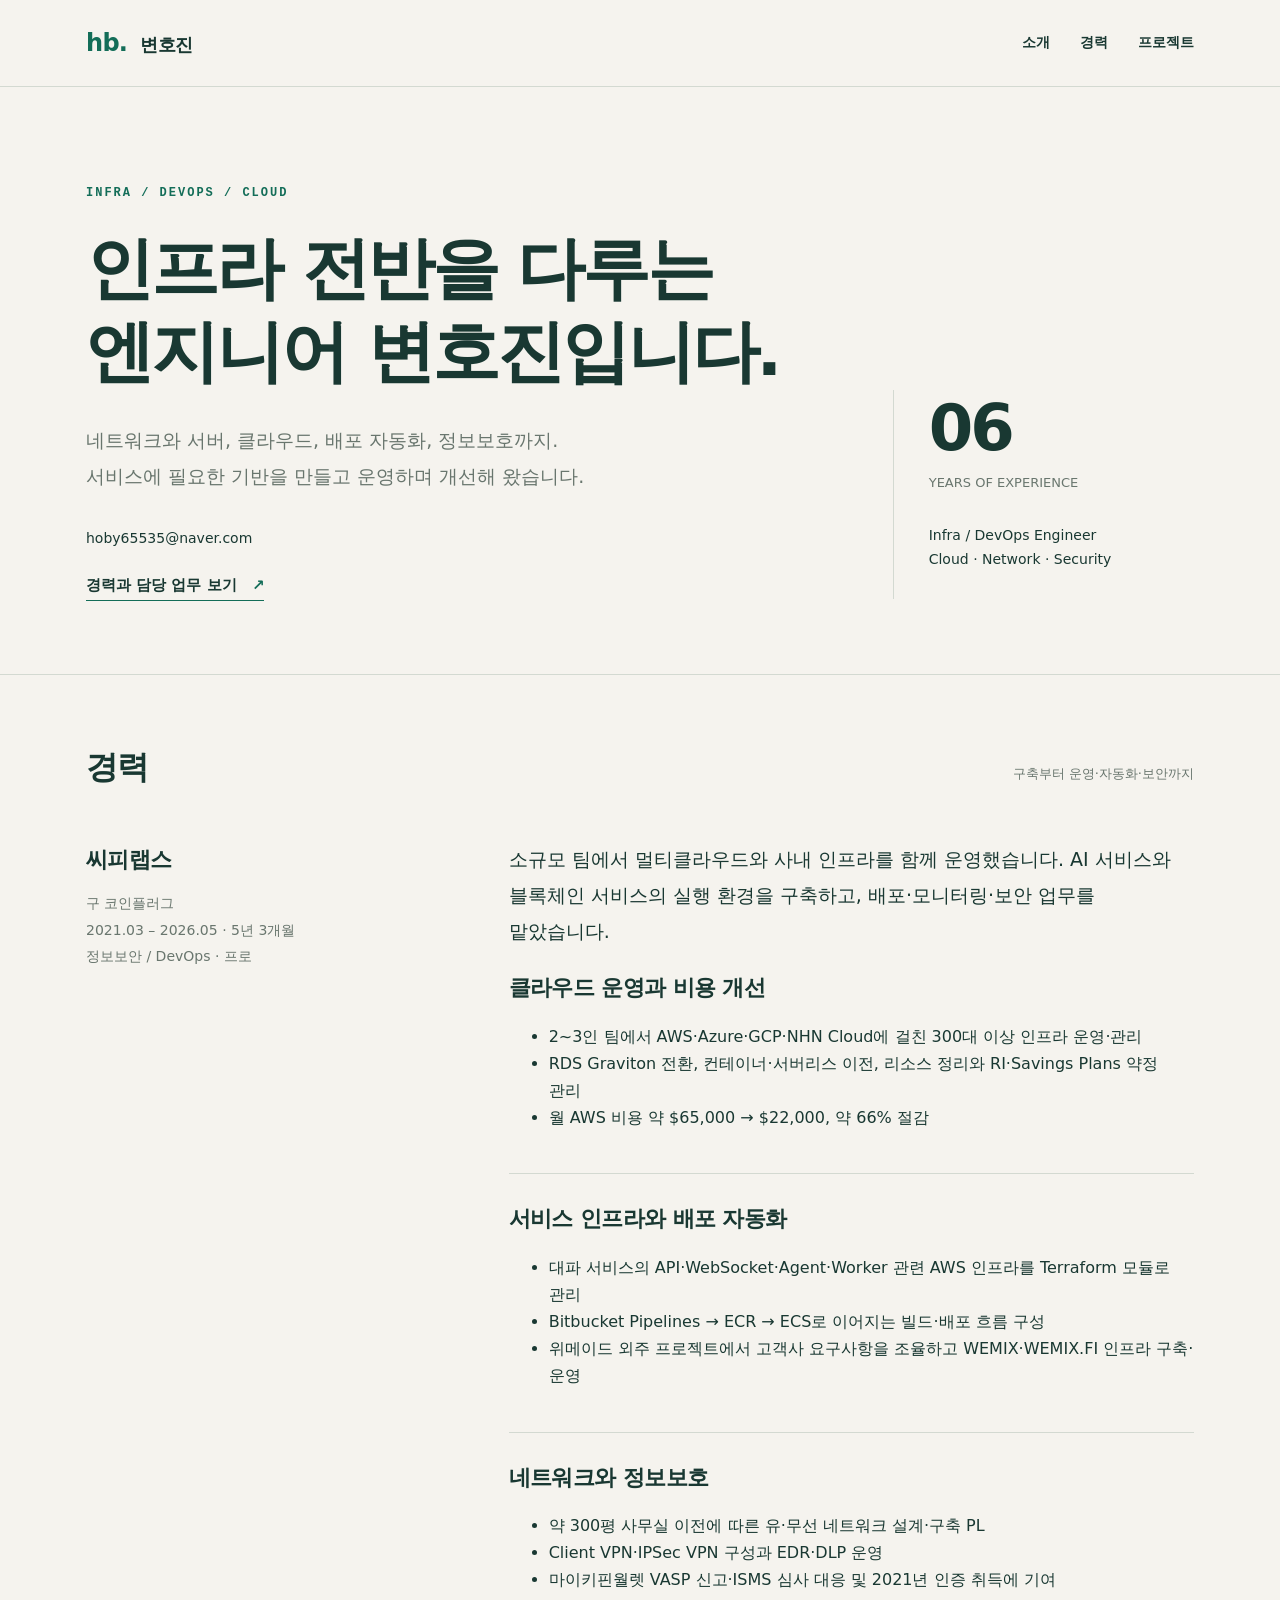
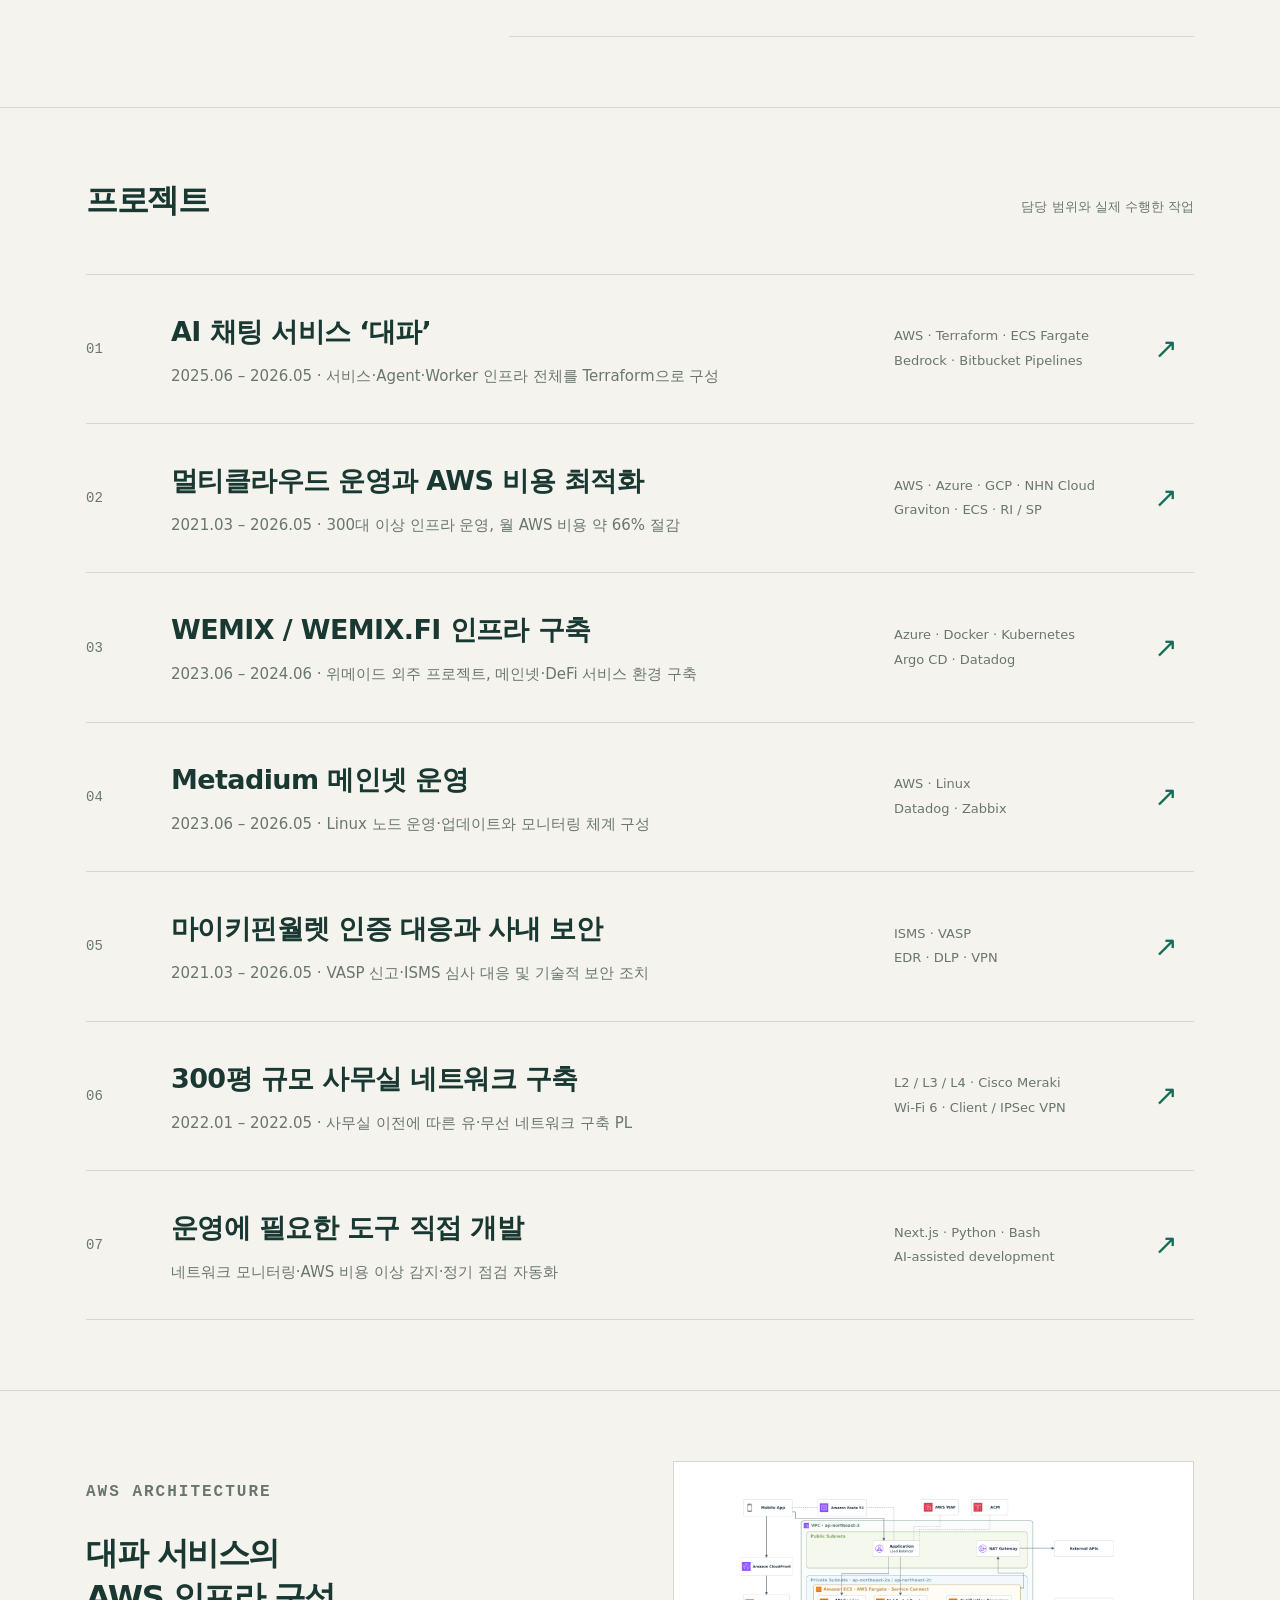
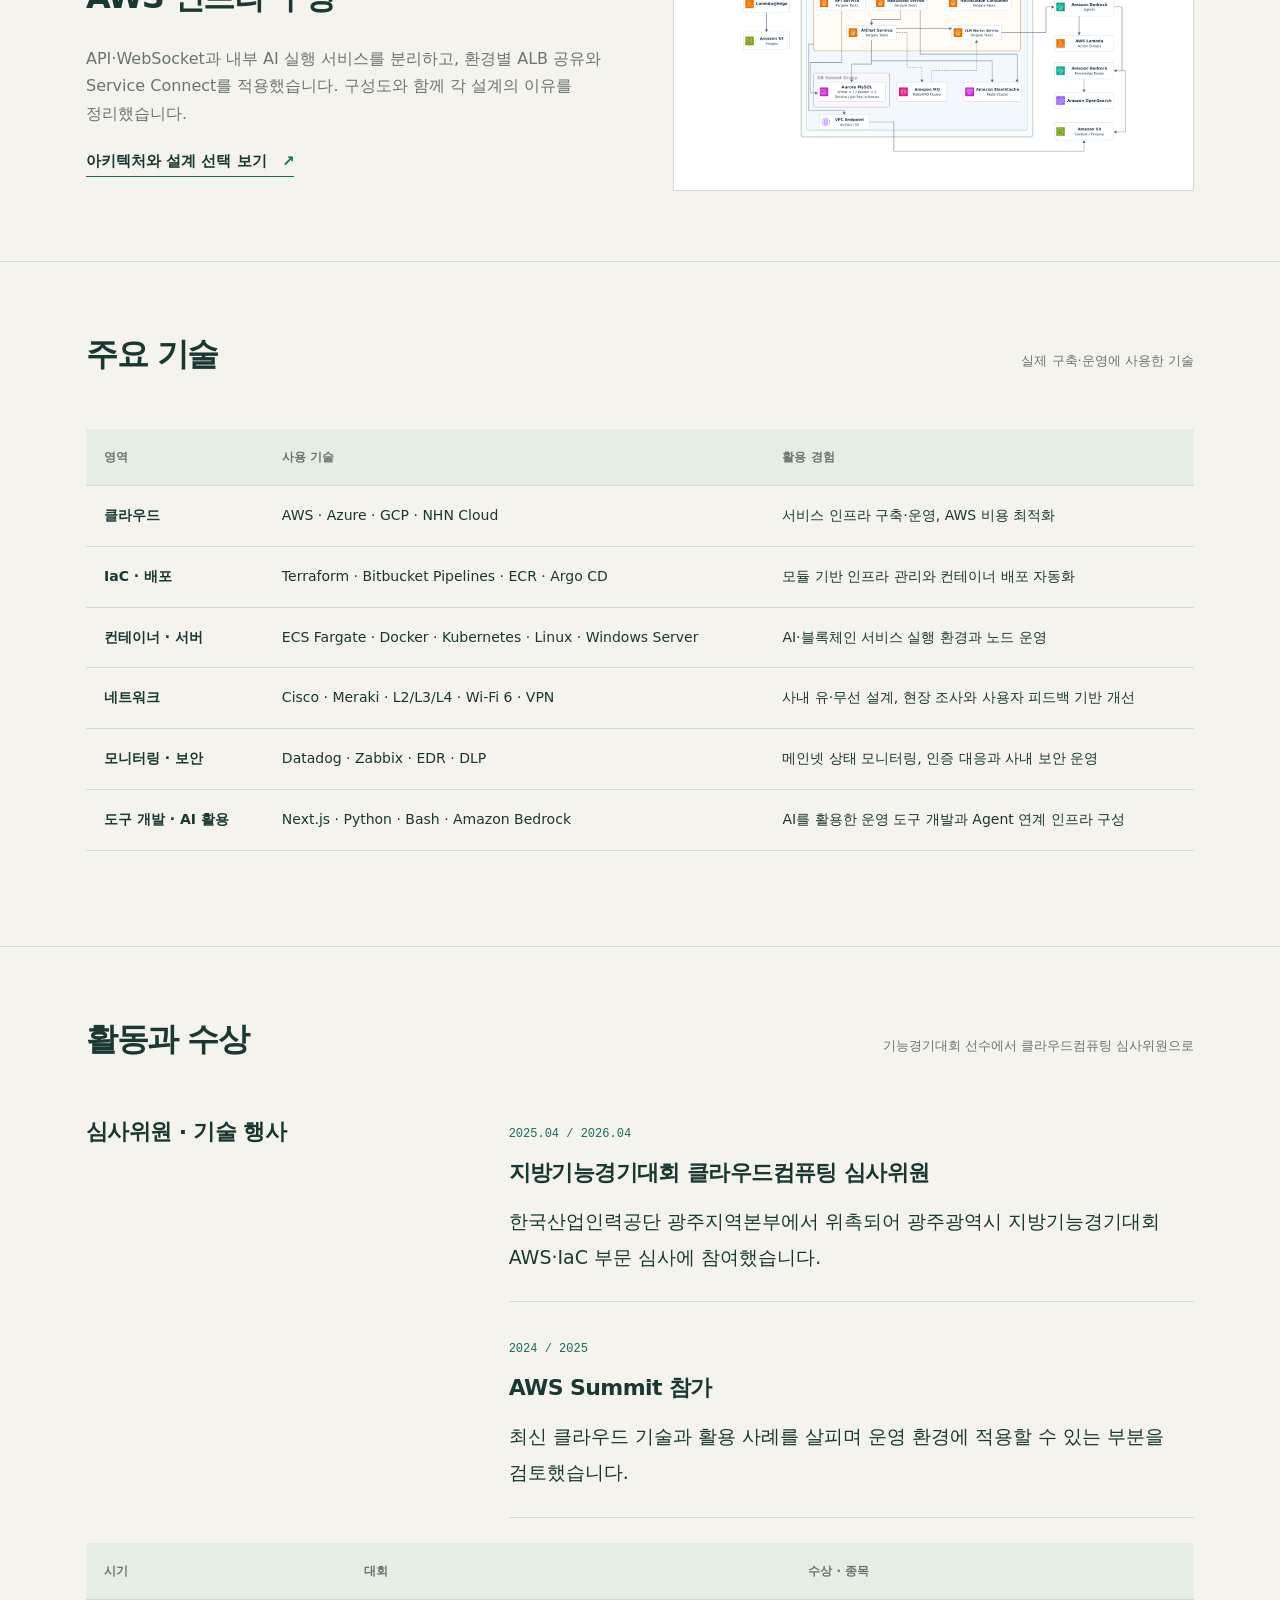
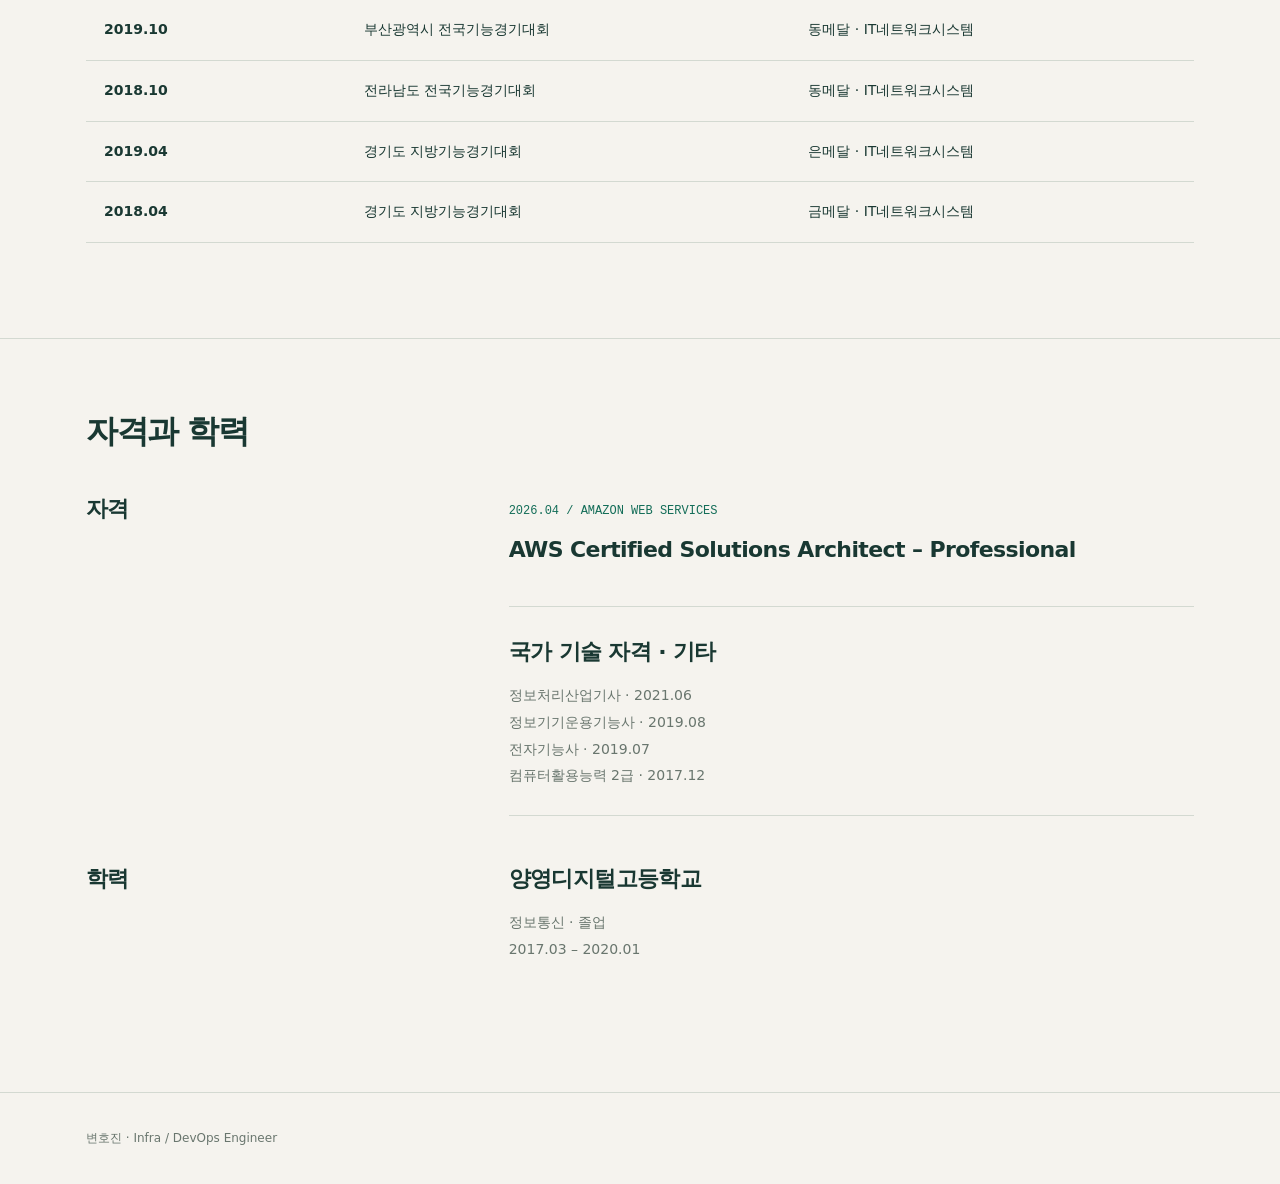
==== index.html @ f1344846 "Remove achievement and certification summary from hero" ====
<!doctype html><html lang="ko"><head><meta charset="utf-8"><meta name="viewport" content="width=device-width,initial-scale=1"><title>변호진 · Infra / DevOps Engineer</title><meta name="description" content="변호진의 AWS 인프라 설계, 비용 최적화, 운영 자동화 포트폴리오."><meta name="theme-color" content="#193832"><link rel="stylesheet" href="assets/style.css"><script src="assets/app.js" defer></script></head><body><a class="skip" href="#main">본문으로 바로가기</a><header class="top"><div class="wrap top-inner"><a class="brand" href="index.html"><span>hb.</span>변호진</a><nav aria-label="주요 메뉴"><a href="index.html#about">소개</a><a href="index.html#experience">경력</a><a href="index.html#work">프로젝트</a></nav></div></header>
<main id="main">
<section class="hero" id="about"><div class="wrap"><p class="eyebrow">INFRA / DEVOPS / CLOUD</p><div class="hero-grid"><div><h1>인프라 전반을 다루는<br>엔지니어 변호진입니다.</h1><p class="lead">네트워크와 서버, 클라우드, 배포 자동화, 정보보호까지.<br>서비스에 필요한 기반을 만들고 운영하며 개선해 왔습니다.</p><p><a class="contact-email" href="mailto:hoby65535@naver.com" aria-label="변호진에게 이메일 보내기">hoby65535@naver.com</a></p><a class="text-link" href="#experience">경력과 담당 업무 보기</a></div><aside class="hero-aside"><div><strong>06</strong><small>YEARS OF EXPERIENCE</small></div><p>Infra / DevOps Engineer<br>Cloud · Network · Security</p></aside></div></div></section>
<section class="section" id="experience"><div class="wrap"><div class="section-head"><h2>경력</h2><p>구축부터 운영·자동화·보안까지</p></div><div class="about"><div><h3>씨피랩스</h3><p class="credentials">구 코인플러그<br>2021.03 – 2026.05 · 5년 3개월<br>정보보안 / DevOps · 프로</p></div><div><p>소규모 팀에서 멀티클라우드와 사내 인프라를 함께 운영했습니다. AI 서비스와 블록체인 서비스의 실행 환경을 구축하고, 배포·모니터링·보안 업무를 맡았습니다.</p><div class="decision"><h3>클라우드 운영과 비용 개선</h3><ul><li>2~3인 팀에서 AWS·Azure·GCP·NHN Cloud에 걸친 300대 이상 인프라 운영·관리</li><li>RDS Graviton 전환, 컨테이너·서버리스 이전, 리소스 정리와 RI·Savings Plans 약정 관리</li><li>월 AWS 비용 약 $65,000 → $22,000, 약 66% 절감</li></ul></div><div class="decision"><h3>서비스 인프라와 배포 자동화</h3><ul><li>대파 서비스의 API·WebSocket·Agent·Worker 관련 AWS 인프라를 Terraform 모듈로 관리</li><li>Bitbucket Pipelines → ECR → ECS로 이어지는 빌드·배포 흐름 구성</li><li>위메이드 외주 프로젝트에서 고객사 요구사항을 조율하고 WEMIX·WEMIX.FI 인프라 구축·운영</li></ul></div><div class="decision"><h3>네트워크와 정보보호</h3><ul><li>약 300평 사무실 이전에 따른 유·무선 네트워크 설계·구축 PL</li><li>Client VPN·IPSec VPN 구성과 EDR·DLP 운영</li><li>마이키핀월렛 VASP 신고·ISMS 심사 대응 및 2021년 인증 취득에 기여</li></ul></div></div></div></div></section>
<section class="section" id="work"><div class="wrap"><div class="section-head"><h2>프로젝트</h2><p>담당 범위와 실제 수행한 작업</p></div><a class="project" href="daepa.html"><span class="project-num">01</span><div><h3>AI 채팅 서비스 ‘대파’</h3><p>2025.06 – 2026.05 · 서비스·Agent·Worker 인프라 전체를 Terraform으로 구성</p></div><span class="project-tech">AWS · Terraform · ECS Fargate<br>Bedrock · Bitbucket Pipelines</span><span class="project-arrow" aria-hidden="true">↗</span></a><a class="project" href="cost.html"><span class="project-num">02</span><div><h3>멀티클라우드 운영과 AWS 비용 최적화</h3><p>2021.03 – 2026.05 · 300대 이상 인프라 운영, 월 AWS 비용 약 66% 절감</p></div><span class="project-tech">AWS · Azure · GCP · NHN Cloud<br>Graviton · ECS · RI / SP</span><span class="project-arrow" aria-hidden="true">↗</span></a><a class="project" href="wemix.html"><span class="project-num">03</span><div><h3>WEMIX / WEMIX.FI 인프라 구축</h3><p>2023.06 – 2024.06 · 위메이드 외주 프로젝트, 메인넷·DeFi 서비스 환경 구축</p></div><span class="project-tech">Azure · Docker · Kubernetes<br>Argo CD · Datadog</span><span class="project-arrow" aria-hidden="true">↗</span></a><a class="project" href="metadium.html"><span class="project-num">04</span><div><h3>Metadium 메인넷 운영</h3><p>2023.06 – 2026.05 · Linux 노드 운영·업데이트와 모니터링 체계 구성</p></div><span class="project-tech">AWS · Linux<br>Datadog · Zabbix</span><span class="project-arrow" aria-hidden="true">↗</span></a><a class="project" href="security.html"><span class="project-num">05</span><div><h3>마이키핀월렛 인증 대응과 사내 보안</h3><p>2021.03 – 2026.05 · VASP 신고·ISMS 심사 대응 및 기술적 보안 조치</p></div><span class="project-tech">ISMS · VASP<br>EDR · DLP · VPN</span><span class="project-arrow" aria-hidden="true">↗</span></a><a class="project" href="network.html"><span class="project-num">06</span><div><h3>300평 규모 사무실 네트워크 구축</h3><p>2022.01 – 2022.05 · 사무실 이전에 따른 유·무선 네트워크 구축 PL</p></div><span class="project-tech">L2 / L3 / L4 · Cisco Meraki<br>Wi-Fi 6 · Client / IPSec VPN</span><span class="project-arrow" aria-hidden="true">↗</span></a><a class="project" href="tools.html"><span class="project-num">07</span><div><h3>운영에 필요한 도구 직접 개발</h3><p>네트워크 모니터링·AWS 비용 이상 감지·정기 점검 자동화</p></div><span class="project-tech">Next.js · Python · Bash<br>AI-assisted development</span><span class="project-arrow" aria-hidden="true">↗</span></a></div></section>
<section class="section"><div class="wrap feature"><div><p class="eyebrow">AWS ARCHITECTURE</p><h2>대파 서비스의<br>AWS 인프라 구성</h2><p>API·WebSocket과 내부 AI 실행 서비스를 분리하고, 환경별 ALB 공유와 Service Connect를 적용했습니다. 구성도와 함께 각 설계의 이유를 정리했습니다.</p><a class="text-link" href="daepa.html#architecture">아키텍처와 설계 선택 보기</a></div><a class="image-preview" href="daepa.html#architecture" aria-label="대파 AWS 아키텍처 상세 보기"><img src="assets/daepa-architecture.png" alt="대파 AWS 서비스 아키텍처 미리보기" loading="lazy" width="3600" height="2610"></a></div></section>
<section class="section" id="skills"><div class="wrap"><div class="section-head"><h2>주요 기술</h2><p>실제 구축·운영에 사용한 기술</p></div><div class="wide-table"><table><thead><tr><th scope="col">영역</th><th scope="col">사용 기술</th><th scope="col">활용 경험</th></tr></thead><tbody>
<tr><td>클라우드</td><td>AWS · Azure · GCP · NHN Cloud</td><td>서비스 인프라 구축·운영, AWS 비용 최적화</td></tr>
<tr><td>IaC · 배포</td><td>Terraform · Bitbucket Pipelines · ECR · Argo CD</td><td>모듈 기반 인프라 관리와 컨테이너 배포 자동화</td></tr>
<tr><td>컨테이너 · 서버</td><td>ECS Fargate · Docker · Kubernetes · Linux · Windows Server</td><td>AI·블록체인 서비스 실행 환경과 노드 운영</td></tr>
<tr><td>네트워크</td><td>Cisco · Meraki · L2/L3/L4 · Wi-Fi 6 · VPN</td><td>사내 유·무선 설계, 현장 조사와 사용자 피드백 기반 개선</td></tr>
<tr><td>모니터링 · 보안</td><td>Datadog · Zabbix · EDR · DLP</td><td>메인넷 상태 모니터링, 인증 대응과 사내 보안 운영</td></tr>
<tr><td>도구 개발 · AI 활용</td><td>Next.js · Python · Bash · Amazon Bedrock</td><td>AI를 활용한 운영 도구 개발과 Agent 연계 인프라 구성</td></tr>
</tbody></table></div></div></section>
<section class="section" id="activities"><div class="wrap"><div class="section-head"><h2>활동과 수상</h2><p>기능경기대회 선수에서 클라우드컴퓨팅 심사위원으로</p></div><div class="about"><div><h3>심사위원 · 기술 행사</h3></div><div><div class="decision"><p class="number">2025.04 / 2026.04</p><h3>지방기능경기대회 클라우드컴퓨팅 심사위원</h3><p>한국산업인력공단 광주지역본부에서 위촉되어 광주광역시 지방기능경기대회 AWS·IaC 부문 심사에 참여했습니다.</p></div><div class="decision"><p class="number">2024 / 2025</p><h3>AWS Summit 참가</h3><p>최신 클라우드 기술과 활용 사례를 살피며 운영 환경에 적용할 수 있는 부분을 검토했습니다.</p></div></div></div><div class="wide-table"><table><thead><tr><th scope="col">시기</th><th scope="col">대회</th><th scope="col">수상 · 종목</th></tr></thead><tbody><tr><td>2019.10</td><td>부산광역시 전국기능경기대회</td><td>동메달 · IT네트워크시스템</td></tr><tr><td>2018.10</td><td>전라남도 전국기능경기대회</td><td>동메달 · IT네트워크시스템</td></tr><tr><td>2019.04</td><td>경기도 지방기능경기대회</td><td>은메달 · IT네트워크시스템</td></tr><tr><td>2018.04</td><td>경기도 지방기능경기대회</td><td>금메달 · IT네트워크시스템</td></tr></tbody></table></div></div></section>
<section class="section" id="credentials"><div class="wrap"><div class="section-head"><h2>자격과 학력</h2></div><div class="about"><div><h3>자격</h3></div><div><div class="decision"><p class="number">2026.04 / AMAZON WEB SERVICES</p><h3>AWS Certified Solutions Architect – Professional</h3></div><div class="decision"><h3>국가 기술 자격 · 기타</h3><p class="credentials">정보처리산업기사 · 2021.06<br>정보기기운용기능사 · 2019.08<br>전자기능사 · 2019.07<br>컴퓨터활용능력 2급 · 2017.12</p></div></div></div><div class="about" style="margin-top:44px"><div><h3>학력</h3></div><div><h3>양영디지털고등학교</h3><p class="credentials">정보통신 · 졸업<br>2017.03 – 2020.01</p></div></div></div></section>

</main><footer><div class="wrap foot"><span>변호진 · Infra / DevOps Engineer</span></div></footer></body></html>
---- assets/style.css ----
:root{--paper:#f5f3ee;--white:#fff;--ink:#193832;--muted:#69766e;--line:#d3d9d1;--green:#136d58;--pale:#e5ede4;--orange:#d27345;--max:1180px}*{box-sizing:border-box}html{scroll-behavior:smooth;scroll-padding-top:100px}body{margin:0;background:var(--paper);color:var(--ink);font-family:system-ui,-apple-system,BlinkMacSystemFont,'Segoe UI','Noto Sans KR',sans-serif;word-break:keep-all;line-height:1.7}a{color:inherit;text-decoration:none}button{font:inherit}a:focus-visible,button:focus-visible{outline:3px solid var(--orange);outline-offset:5px}.skip{position:fixed;top:-60px;left:20px;background:var(--ink);color:white;padding:10px;z-index:100}.skip:focus{top:10px}.wrap{max-width:var(--max);padding:0 36px;margin:auto}.top{background:rgba(245,243,238,.97);border-bottom:1px solid var(--line);position:sticky;top:0;z-index:10}.top-inner{display:flex;align-items:center;justify-content:space-between;min-height:86px;gap:20px}.brand{font-size:18px;letter-spacing:-.7px;font-weight:800}.brand span{color:var(--green);margin-right:13px;font-size:24px}nav{display:flex;gap:30px;font-size:14px;font-weight:600}nav a{padding:8px 0}nav a:hover,nav a[aria-current=page]{color:var(--green);text-decoration:underline;text-underline-offset:8px}.hero{padding:96px 0 75px}.eyebrow{font-family:ui-monospace,monospace;font-size:12px;letter-spacing:2px;text-transform:uppercase;color:var(--green);margin:0 0 25px;font-weight:600}.hero-grid{display:grid;grid-template-columns:1.6fr .65fr;gap:65px;align-items:end}h1{font-size:clamp(38px,5.3vw,70px);line-height:1.22;letter-spacing:-3px;margin:0 0 28px;font-weight:750}.lead{font-size:19px;color:var(--muted);max-width:660px;line-height:1.9;margin:0 0 30px}.hero-aside{border-left:1px solid var(--line);padding-left:35px;padding-bottom:7px}.hero-aside strong{display:block;font-size:64px;letter-spacing:-3px;line-height:1.2}.hero-aside small{display:block;font-size:13px;color:var(--muted);margin-top:5px}.hero-aside p{font-size:14px;margin-top:30px}.text-link{font-weight:650;font-size:15px;border-bottom:1px solid var(--green);padding-bottom:6px}.text-link::after{content:' ↗';margin-left:10px;color:var(--green)}.text-link:hover{color:var(--green)}.section{padding:70px 0;border-top:1px solid var(--line)}.section-head{display:flex;align-items:baseline;justify-content:space-between;gap:20px;margin-bottom:36px}.section-head h2{margin:0}.section-head p{color:var(--muted);font-size:13px}h2{font-size:32px;letter-spacing:-1.5px;line-height:1.4;margin:0 0 25px}h3{font-size:22px;letter-spacing:-.6px;margin:0 0 12px}p{margin:0 0 20px}.project{display:grid;grid-template-columns:65px 1fr 240px 40px;align-items:center;gap:20px;border-top:1px solid var(--line);padding:34px 0;transition:color .15s}.project:last-child{border-bottom:1px solid var(--line)}.project:hover{color:var(--green)}.project-num{font:14px ui-monospace,monospace;color:var(--muted)}.project h3{font-size:27px;margin:0 0 9px}.project p{margin:0;color:var(--muted);font-size:15px}.project-tech{font-size:13px;color:var(--muted);line-height:1.9}.project-arrow{font-size:28px;color:var(--green)}.feature{display:grid;grid-template-columns:1fr 1fr;gap:65px;align-items:center}.feature .image-preview{background:white;border:1px solid var(--line);height:330px;overflow:hidden;padding:20px}.image-preview img{width:100%;height:100%;object-fit:contain}.feature p{color:var(--muted);font-size:16px}.about{display:grid;grid-template-columns:1fr 2fr;gap:80px}.about p{font-size:19px;line-height:1.9}.credentials{font-size:14px!important;color:var(--muted)}footer{border-top:1px solid var(--line);padding:35px 0;margin-top:40px;font-size:12px;color:var(--muted)}.foot{display:flex;justify-content:space-between;gap:20px}.case-hero{padding:60px 0 50px}.back{font-size:13px;color:var(--muted);display:inline-block;margin-bottom:42px}.back:hover{color:var(--green)}.case-hero h1{font-size:clamp(36px,4.6vw,58px);max-width:1000px}.case-meta{display:flex;flex-wrap:wrap;gap:20px 45px;border-top:1px solid var(--line);padding-top:24px;margin-top:36px;font-size:14px}.case-meta span{display:block;color:var(--muted);font-size:11px;letter-spacing:1px;margin-bottom:4px}.case-layout{display:grid;grid-template-columns:210px 1fr;gap:58px;align-items:start}.toc{position:sticky;top:120px;font-size:13px;border-left:1px solid var(--line);padding-left:22px}.toc a{display:block;color:var(--muted);padding:8px 0}.toc a:hover{color:var(--green)}.case-content section{padding:42px 0;border-top:1px solid var(--line)}.case-content section:first-child{padding-top:0;border:0}.case-content p{font-size:16px;line-height:1.95}.case-content ul{padding-left:22px}.case-content li{padding:5px 0}.architecture{margin:25px 0}.architecture button{width:100%;background:white;border:1px solid var(--line);padding:20px;cursor:zoom-in}.architecture img{display:block;width:100%;height:auto}.architecture figcaption{font-size:12px;line-height:1.7;color:var(--muted);margin-top:10px}.wide-table{overflow-x:auto;margin:25px 0}table{border-collapse:collapse;width:100%;font-size:14px;min-width:540px}th{text-align:left;font-size:12px;color:var(--muted);font-weight:600;background:var(--pale)}th,td{padding:18px;border-bottom:1px solid var(--line);vertical-align:top}td:first-child{font-weight:650;min-width:130px}.decision{padding:26px 0;border-bottom:1px solid var(--line)}.decision:first-of-type{padding-top:0}.decision .number{font-family:ui-monospace,monospace;color:var(--green);font-size:12px;margin-bottom:8px}.decision p{margin:10px 0 0}.aside-note{border-left:3px solid var(--green);padding:15px 20px;background:var(--pale);font-size:14px!important;color:#3d584d}.flow{list-style:none;padding:0!important;counter-reset:flow;margin:28px 0}.flow li{counter-increment:flow;display:grid;grid-template-columns:40px 1fr;gap:14px;padding:18px 0;border-bottom:1px solid var(--line)}.flow li:before{content:counter(flow,decimal-leading-zero);font:13px ui-monospace,monospace;color:var(--green);padding-top:4px}.flow strong{display:block}.flow span{display:block;color:var(--muted);font-size:14px}.cost-hero{display:flex;align-items:baseline;gap:20px;margin:30px 0}.cost-hero strong{font-size:80px;line-height:1.2;letter-spacing:-4px;color:var(--green)}.cost-hero span{color:var(--muted)}.cost-chart{padding:28px;background:var(--white);border:1px solid var(--line);margin:20px 0}.bar-row{display:grid;grid-template-columns:80px 1fr;gap:12px;align-items:center;margin:18px 0;font-size:13px}.bar-track{height:48px;display:flex;align-items:center}.bar{height:42px;background:#9aaca3;display:flex;align-items:center;padding:0 14px;color:white;font-weight:700;min-width:95px}.bar.after{background:var(--green)}.chart-note{font-size:12px!important;color:var(--muted);margin-top:18px}.next{padding:32px 0;margin-top:40px;border-top:1px solid var(--line);display:flex;justify-content:space-between;gap:20px}.next span{font-size:12px;color:var(--muted);display:block}.next strong{font-size:20px}.tool-block{margin:28px 0 40px;padding-left:25px;border-left:2px solid var(--green)}dialog{width:min(96vw,1600px);max-width:none;max-height:94vh;padding:20px;border:1px solid var(--line);background:white}dialog::backdrop{background:rgba(13,29,24,.8)}dialog img{display:block;width:100%;height:auto}dialog .close{position:sticky;top:0;float:right;padding:8px 14px;background:var(--ink);color:white;border:0;cursor:pointer}.dialog-inner{overflow:auto;clear:both;max-height:80vh}.empty-screenshot{display:none}@media(max-width:800px){.wrap{padding:0 23px}.top-inner{min-height:72px}nav{gap:15px;font-size:12px}.brand{font-size:15px}.brand span{margin-right:7px}.hero{padding:62px 0 50px}.hero-grid{grid-template-columns:1fr;gap:32px}.hero-aside{border-left:0;border-top:1px solid var(--line);padding:20px 0 0;display:flex;gap:35px;align-items:center}.hero-aside strong{font-size:48px}.hero-aside p{margin:0;font-size:12px}.lead{font-size:17px}.section{padding:45px 0}.section-head{align-items:start;flex-direction:column;gap:0}.project{grid-template-columns:35px 1fr 25px;gap:12px;padding:25px 0}.project h3{font-size:22px}.project-tech{display:none}.feature,.about{grid-template-columns:1fr;gap:28px}.feature .image-preview{height:280px}.case-layout{display:block}.toc{position:static;display:flex;gap:18px;overflow:auto;white-space:nowrap;border:0;padding:0 0 20px}.toc a{padding:7px 0}.case-hero{padding-top:35px}.case-hero h1{letter-spacing:-1.7px}.case-meta{gap:20px}.case-content section{padding:32px 0}.architecture{margin-left:-10px;margin-right:-10px}.architecture button{padding:8px}.cost-hero strong{font-size:64px}.cost-chart{padding:16px}.bar-row{grid-template-columns:55px 1fr}.bar{font-size:12px;padding:0 8px}.foot{flex-direction:column;gap:8px}.next strong{font-size:17px}.about p{font-size:17px}}@media(prefers-reduced-motion:reduce){html{scroll-behavior:auto}*{transition:none!important}}

.intro{border-top:0;padding-top:72px}.contact-email{display:inline-flex;flex-wrap:wrap;gap:8px 14px;align-items:baseline;font-size:14px;color:var(--ink)}.contact-email span{font:11px ui-monospace,monospace;letter-spacing:1px;color:var(--muted);text-transform:uppercase}.contact-email:hover{text-decoration:underline;text-underline-offset:5px}@media(max-width:800px){.intro{padding-top:45px}.contact-email{font-size:13px}}
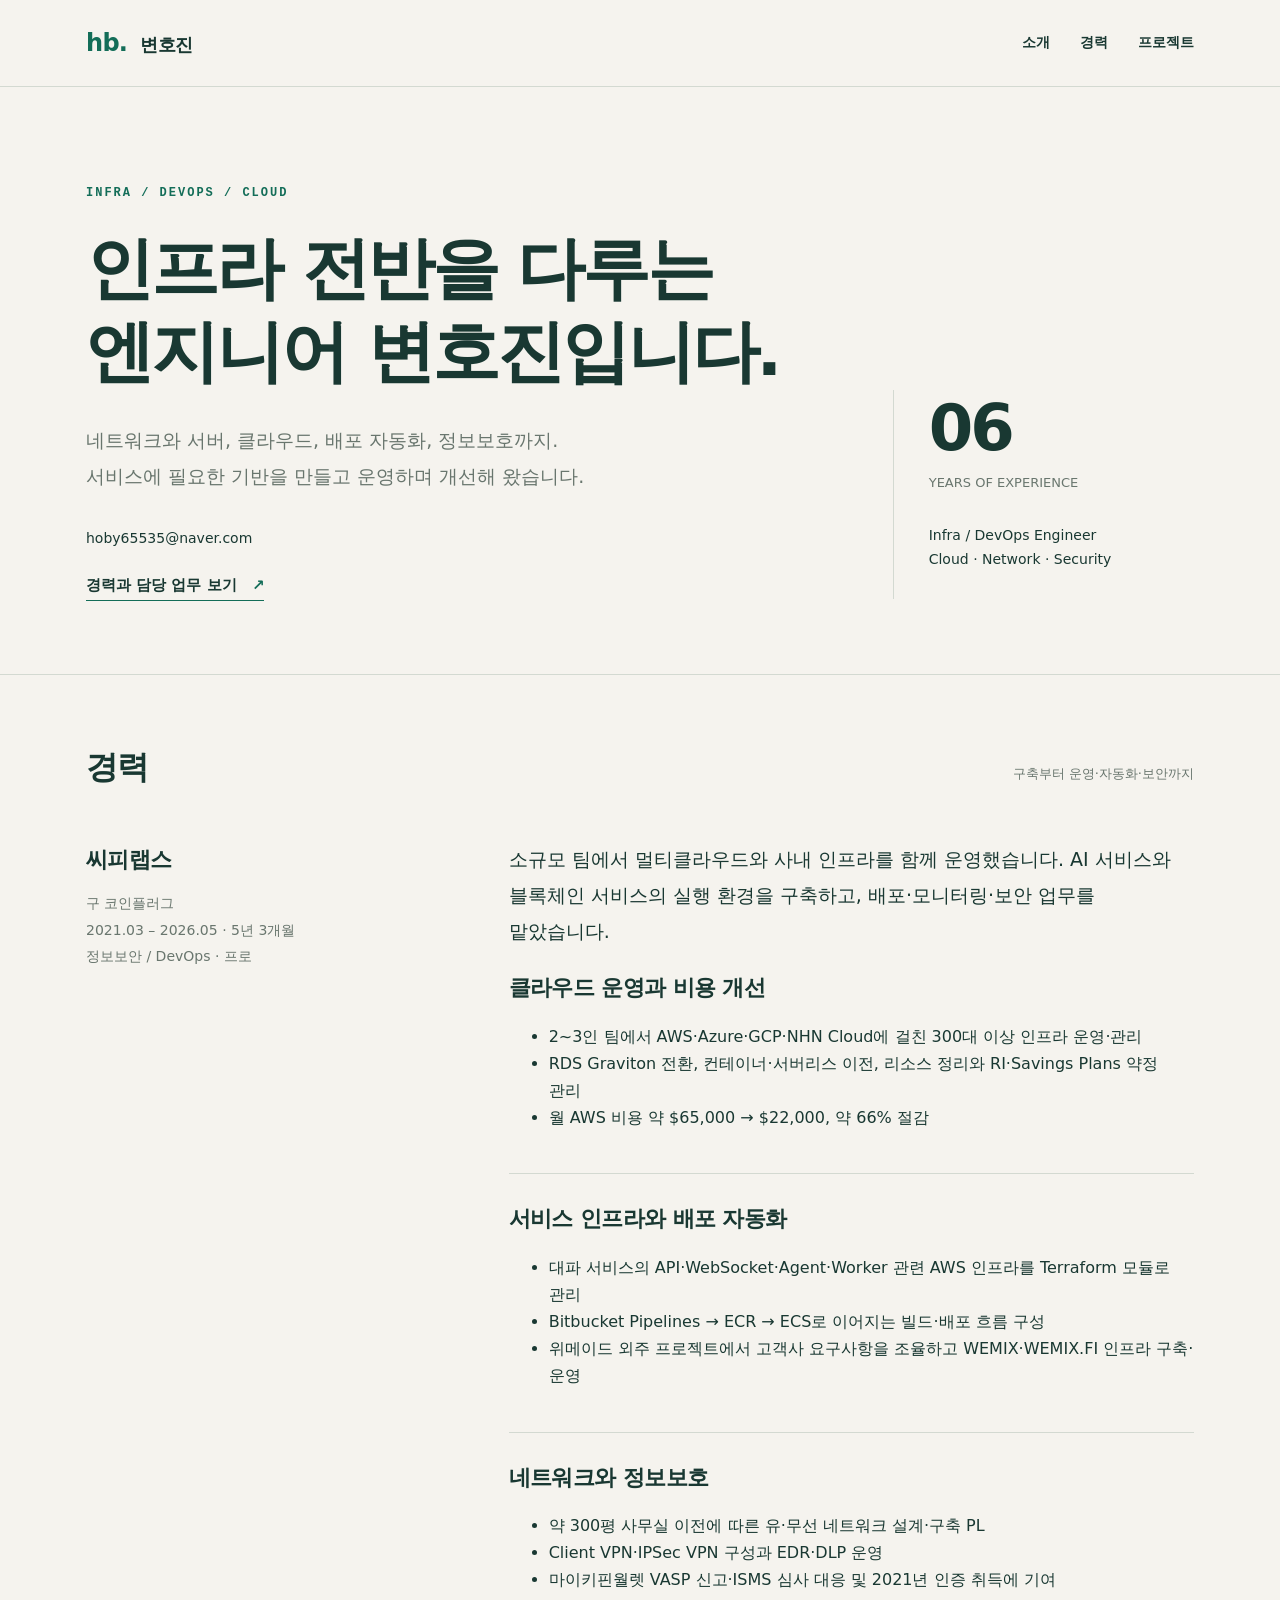
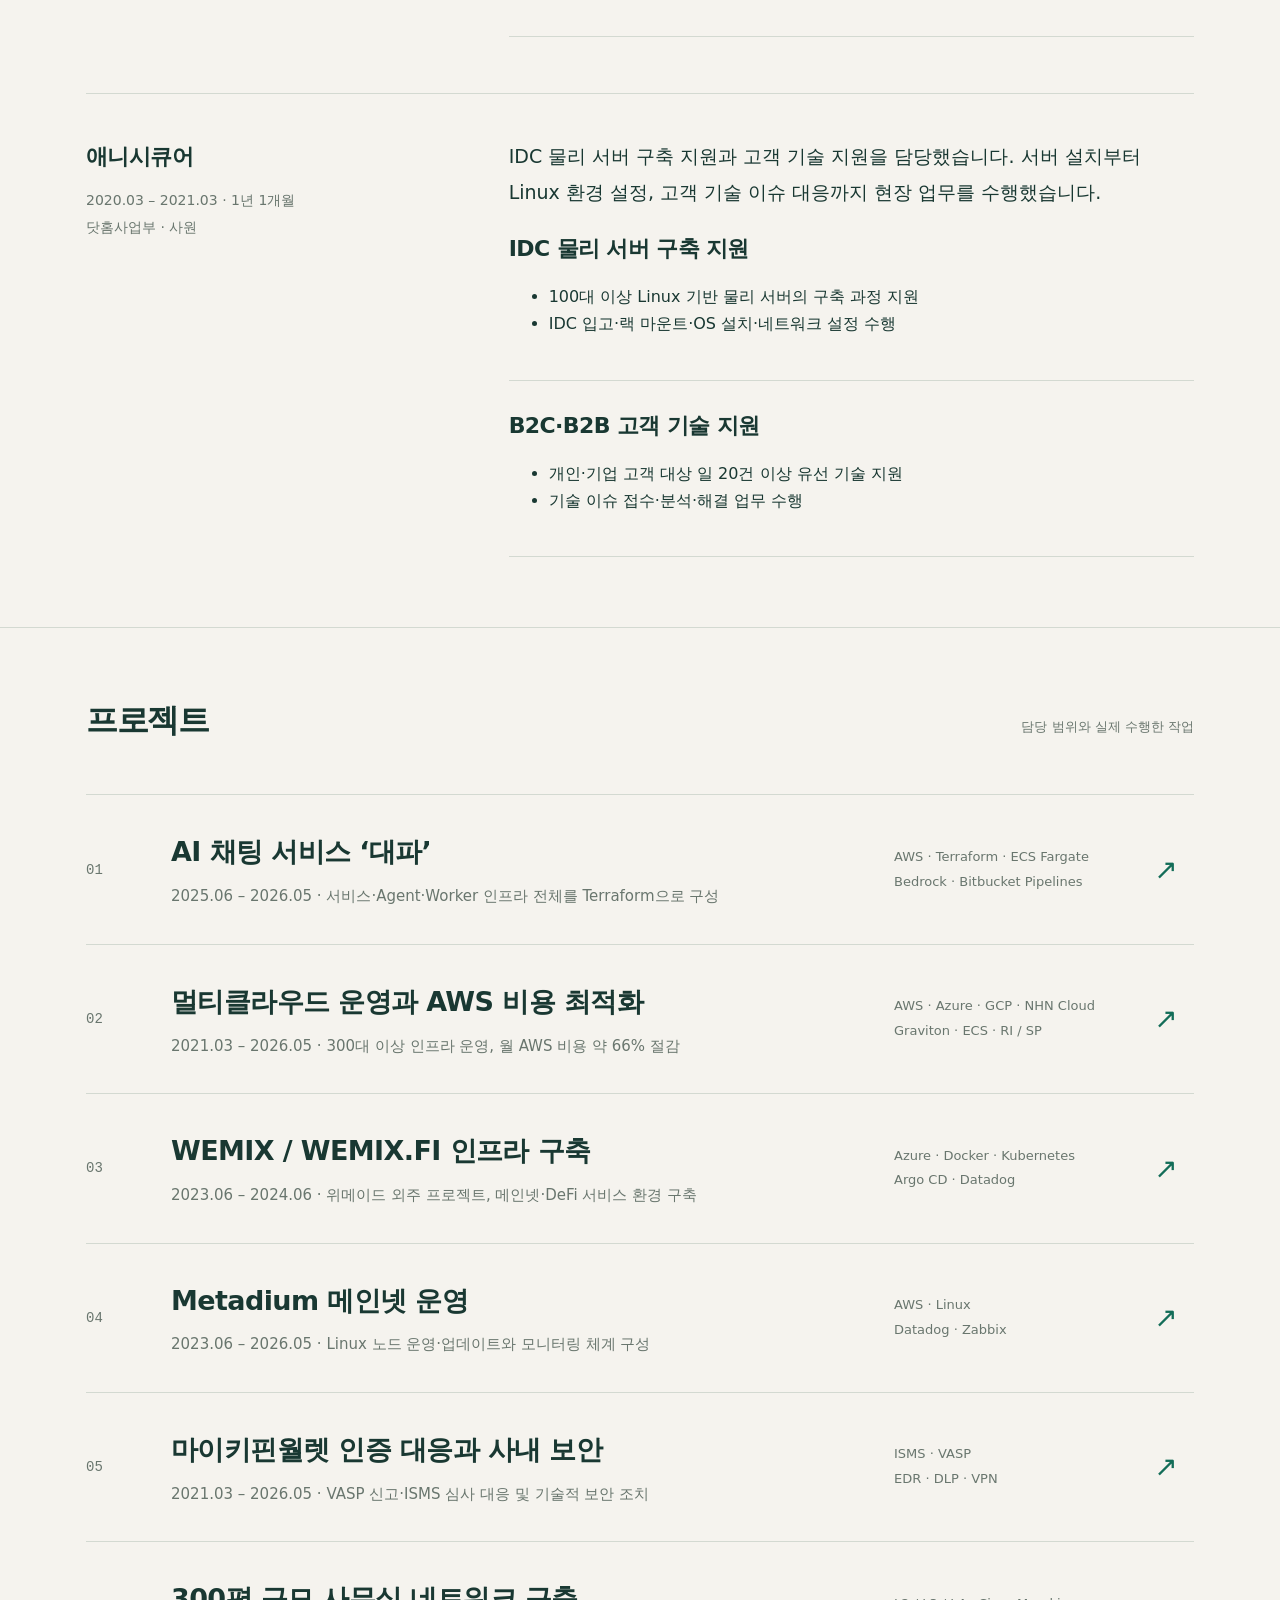
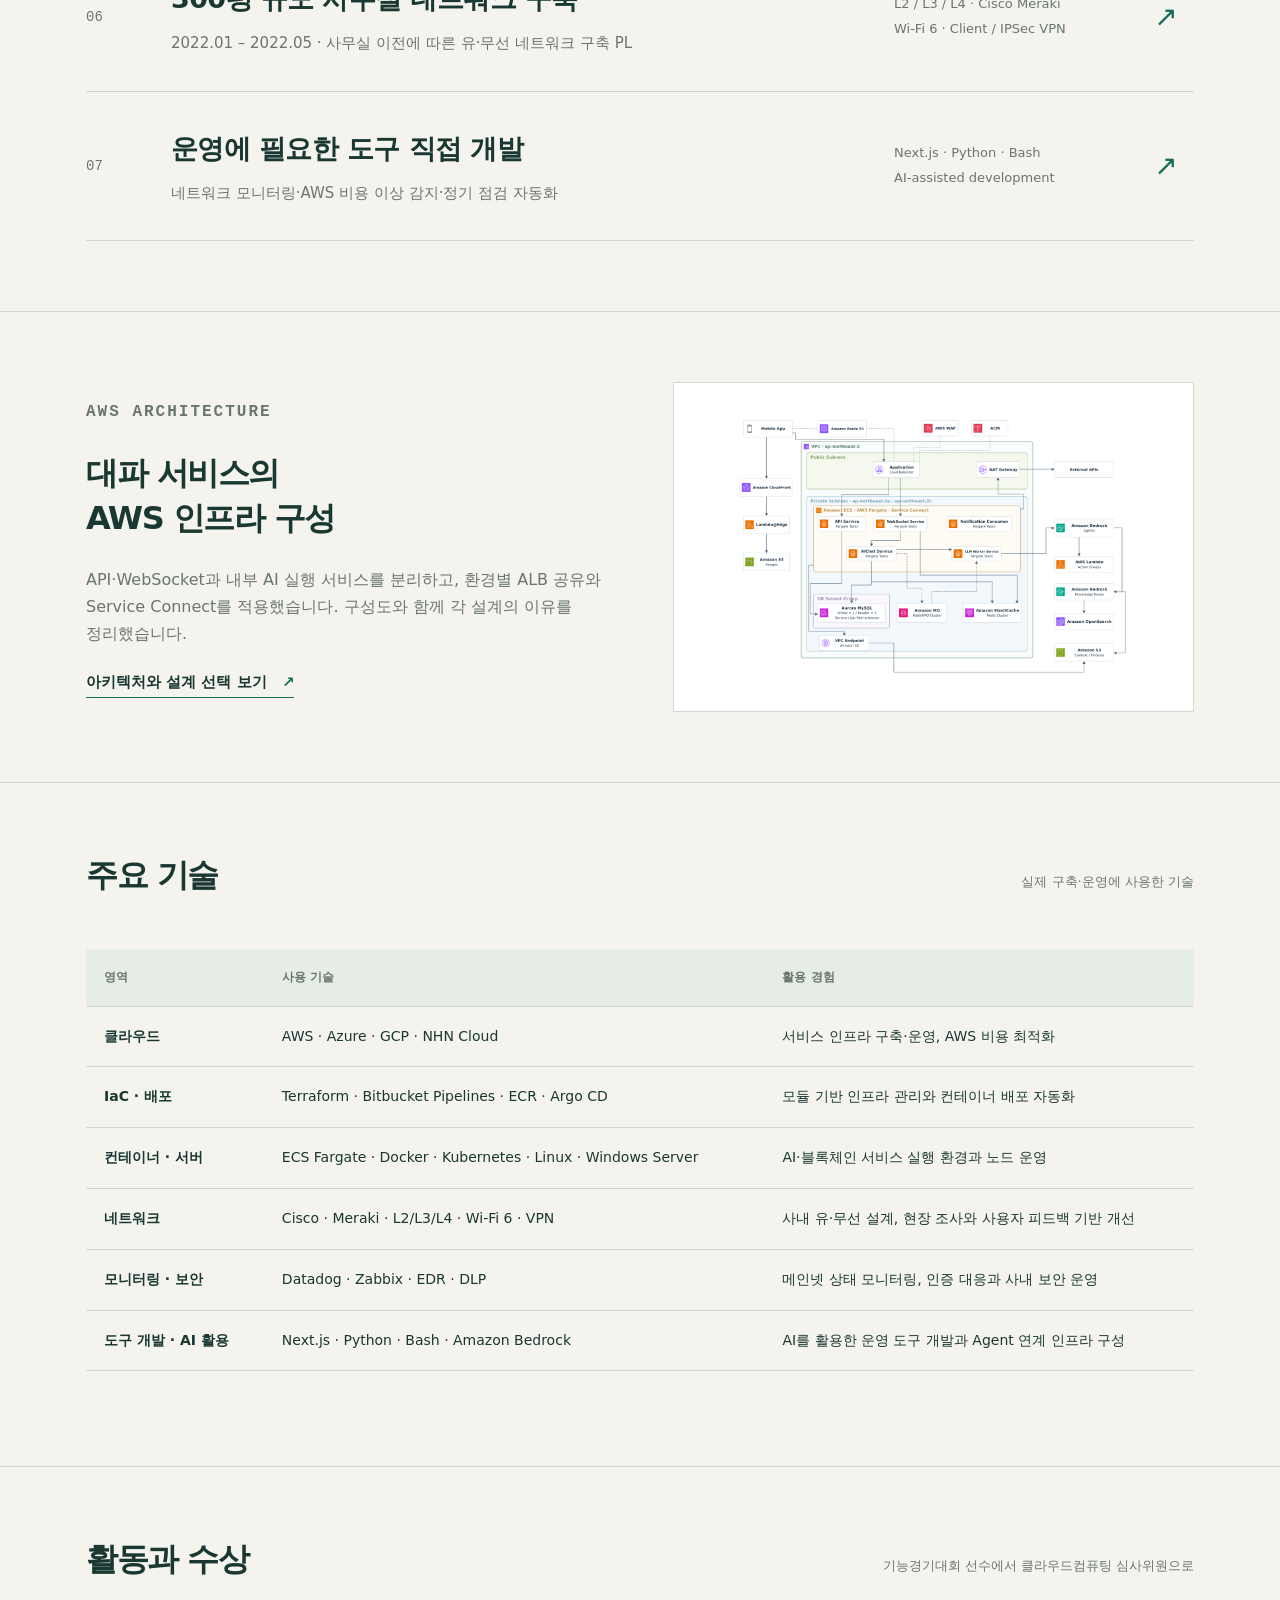
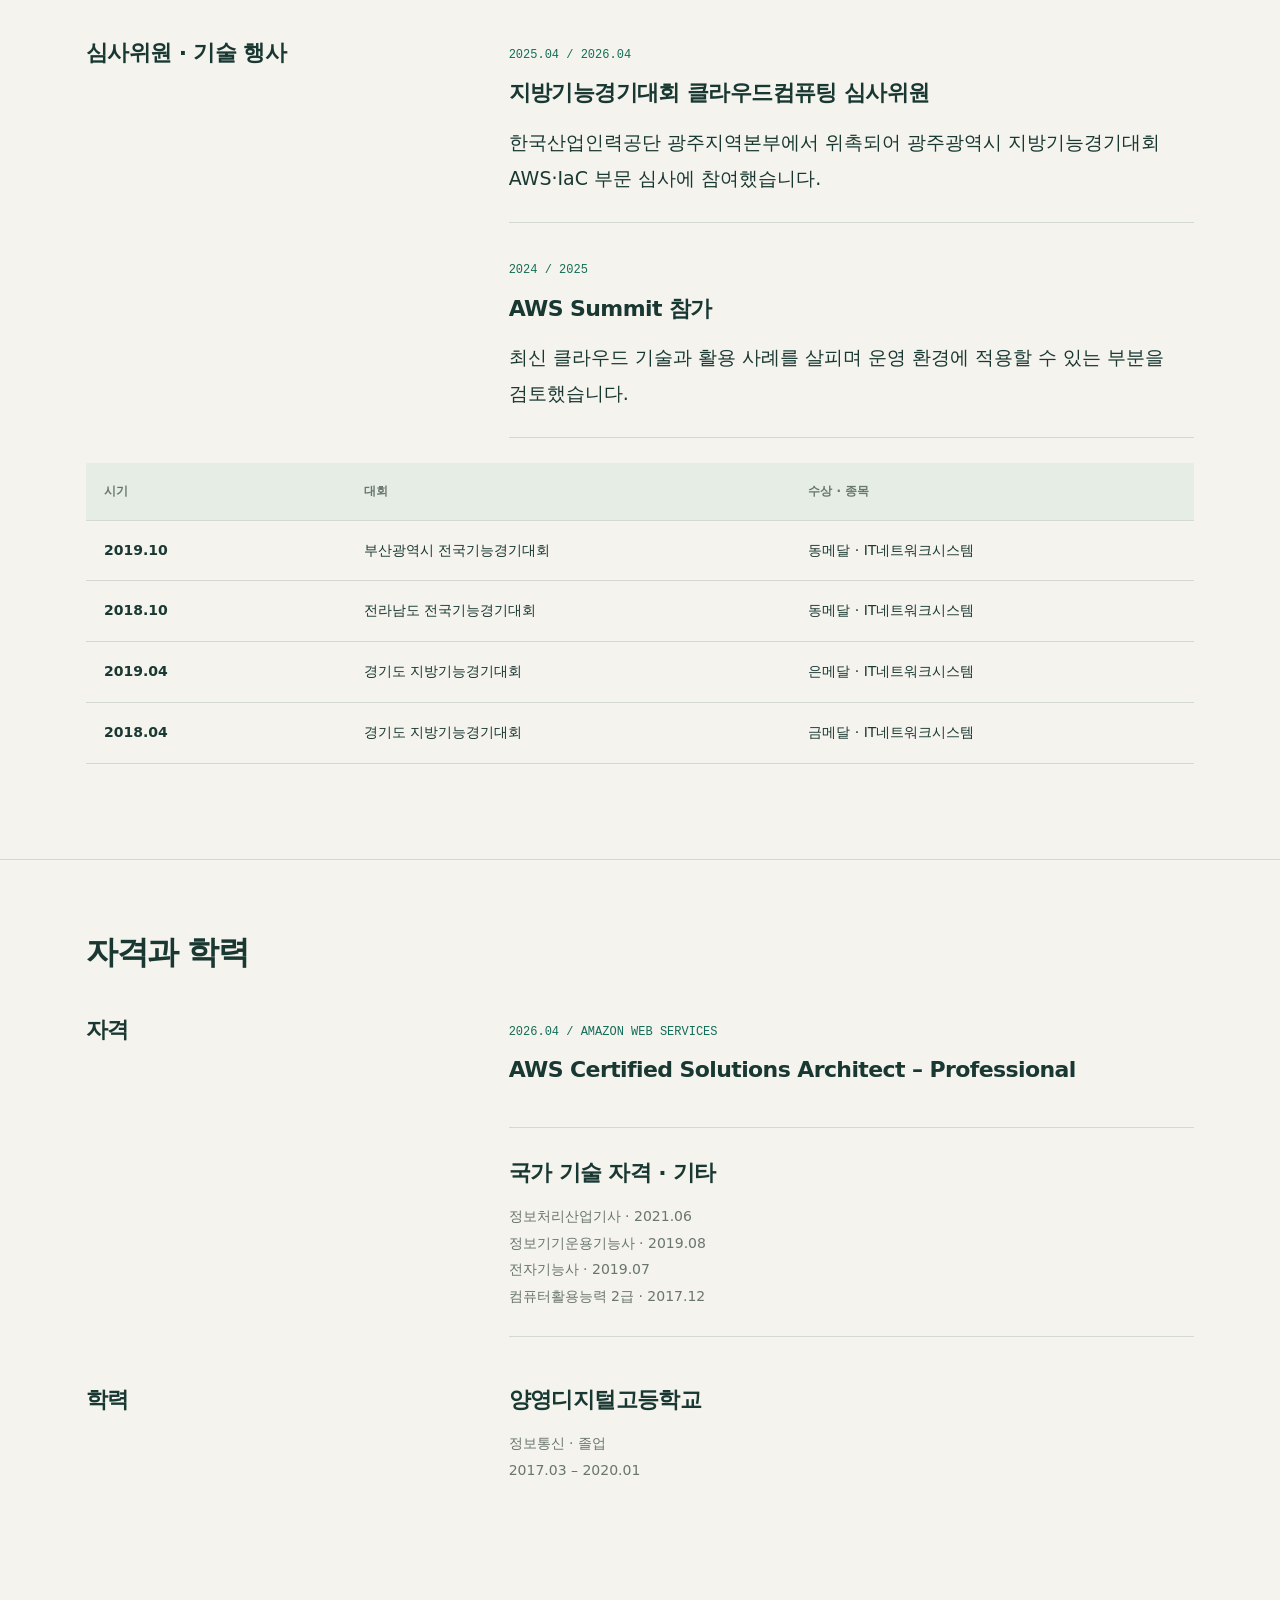
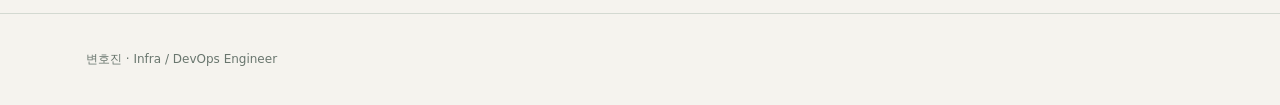
==== commit f902764b: "Add Anysecure IDC and customer technical support career" ====
--- a/index.html
+++ b/index.html
@@ -1,7 +1,7 @@
 <!doctype html><html lang="ko"><head><meta charset="utf-8"><meta name="viewport" content="width=device-width,initial-scale=1"><title>변호진 · Infra / DevOps Engineer</title><meta name="description" content="변호진의 AWS 인프라 설계, 비용 최적화, 운영 자동화 포트폴리오."><meta name="theme-color" content="#193832"><link rel="stylesheet" href="assets/style.css"><script src="assets/app.js" defer></script></head><body><a class="skip" href="#main">본문으로 바로가기</a><header class="top"><div class="wrap top-inner"><a class="brand" href="index.html"><span>hb.</span>변호진</a><nav aria-label="주요 메뉴"><a href="index.html#about">소개</a><a href="index.html#experience">경력</a><a href="index.html#work">프로젝트</a></nav></div></header>
 <main id="main">
 <section class="hero" id="about"><div class="wrap"><p class="eyebrow">INFRA / DEVOPS / CLOUD</p><div class="hero-grid"><div><h1>인프라 전반을 다루는<br>엔지니어 변호진입니다.</h1><p class="lead">네트워크와 서버, 클라우드, 배포 자동화, 정보보호까지.<br>서비스에 필요한 기반을 만들고 운영하며 개선해 왔습니다.</p><p><a class="contact-email" href="mailto:hoby65535@naver.com" aria-label="변호진에게 이메일 보내기">hoby65535@naver.com</a></p><a class="text-link" href="#experience">경력과 담당 업무 보기</a></div><aside class="hero-aside"><div><strong>06</strong><small>YEARS OF EXPERIENCE</small></div><p>Infra / DevOps Engineer<br>Cloud · Network · Security</p></aside></div></div></section>
-<section class="section" id="experience"><div class="wrap"><div class="section-head"><h2>경력</h2><p>구축부터 운영·자동화·보안까지</p></div><div class="about"><div><h3>씨피랩스</h3><p class="credentials">구 코인플러그<br>2021.03 – 2026.05 · 5년 3개월<br>정보보안 / DevOps · 프로</p></div><div><p>소규모 팀에서 멀티클라우드와 사내 인프라를 함께 운영했습니다. AI 서비스와 블록체인 서비스의 실행 환경을 구축하고, 배포·모니터링·보안 업무를 맡았습니다.</p><div class="decision"><h3>클라우드 운영과 비용 개선</h3><ul><li>2~3인 팀에서 AWS·Azure·GCP·NHN Cloud에 걸친 300대 이상 인프라 운영·관리</li><li>RDS Graviton 전환, 컨테이너·서버리스 이전, 리소스 정리와 RI·Savings Plans 약정 관리</li><li>월 AWS 비용 약 $65,000 → $22,000, 약 66% 절감</li></ul></div><div class="decision"><h3>서비스 인프라와 배포 자동화</h3><ul><li>대파 서비스의 API·WebSocket·Agent·Worker 관련 AWS 인프라를 Terraform 모듈로 관리</li><li>Bitbucket Pipelines → ECR → ECS로 이어지는 빌드·배포 흐름 구성</li><li>위메이드 외주 프로젝트에서 고객사 요구사항을 조율하고 WEMIX·WEMIX.FI 인프라 구축·운영</li></ul></div><div class="decision"><h3>네트워크와 정보보호</h3><ul><li>약 300평 사무실 이전에 따른 유·무선 네트워크 설계·구축 PL</li><li>Client VPN·IPSec VPN 구성과 EDR·DLP 운영</li><li>마이키핀월렛 VASP 신고·ISMS 심사 대응 및 2021년 인증 취득에 기여</li></ul></div></div></div></div></section>
+<section class="section" id="experience"><div class="wrap"><div class="section-head"><h2>경력</h2><p>구축부터 운영·자동화·보안까지</p></div><div class="about"><div><h3>씨피랩스</h3><p class="credentials">구 코인플러그<br>2021.03 – 2026.05 · 5년 3개월<br>정보보안 / DevOps · 프로</p></div><div><p>소규모 팀에서 멀티클라우드와 사내 인프라를 함께 운영했습니다. AI 서비스와 블록체인 서비스의 실행 환경을 구축하고, 배포·모니터링·보안 업무를 맡았습니다.</p><div class="decision"><h3>클라우드 운영과 비용 개선</h3><ul><li>2~3인 팀에서 AWS·Azure·GCP·NHN Cloud에 걸친 300대 이상 인프라 운영·관리</li><li>RDS Graviton 전환, 컨테이너·서버리스 이전, 리소스 정리와 RI·Savings Plans 약정 관리</li><li>월 AWS 비용 약 $65,000 → $22,000, 약 66% 절감</li></ul></div><div class="decision"><h3>서비스 인프라와 배포 자동화</h3><ul><li>대파 서비스의 API·WebSocket·Agent·Worker 관련 AWS 인프라를 Terraform 모듈로 관리</li><li>Bitbucket Pipelines → ECR → ECS로 이어지는 빌드·배포 흐름 구성</li><li>위메이드 외주 프로젝트에서 고객사 요구사항을 조율하고 WEMIX·WEMIX.FI 인프라 구축·운영</li></ul></div><div class="decision"><h3>네트워크와 정보보호</h3><ul><li>약 300평 사무실 이전에 따른 유·무선 네트워크 설계·구축 PL</li><li>Client VPN·IPSec VPN 구성과 EDR·DLP 운영</li><li>마이키핀월렛 VASP 신고·ISMS 심사 대응 및 2021년 인증 취득에 기여</li></ul></div></div></div><div class="about" style="margin-top:56px;padding-top:44px;border-top:1px solid var(--line)"><div><h3>애니시큐어</h3><p class="credentials">2020.03 – 2021.03 · 1년 1개월<br>닷홈사업부 · 사원</p></div><div><p>IDC 물리 서버 구축 지원과 고객 기술 지원을 담당했습니다. 서버 설치부터 Linux 환경 설정, 고객 기술 이슈 대응까지 현장 업무를 수행했습니다.</p><div class="decision"><h3>IDC 물리 서버 구축 지원</h3><ul><li>100대 이상 Linux 기반 물리 서버의 구축 과정 지원</li><li>IDC 입고·랙 마운트·OS 설치·네트워크 설정 수행</li></ul></div><div class="decision"><h3>B2C·B2B 고객 기술 지원</h3><ul><li>개인·기업 고객 대상 일 20건 이상 유선 기술 지원</li><li>기술 이슈 접수·분석·해결 업무 수행</li></ul></div></div></div></div></section>
 <section class="section" id="work"><div class="wrap"><div class="section-head"><h2>프로젝트</h2><p>담당 범위와 실제 수행한 작업</p></div><a class="project" href="daepa.html"><span class="project-num">01</span><div><h3>AI 채팅 서비스 ‘대파’</h3><p>2025.06 – 2026.05 · 서비스·Agent·Worker 인프라 전체를 Terraform으로 구성</p></div><span class="project-tech">AWS · Terraform · ECS Fargate<br>Bedrock · Bitbucket Pipelines</span><span class="project-arrow" aria-hidden="true">↗</span></a><a class="project" href="cost.html"><span class="project-num">02</span><div><h3>멀티클라우드 운영과 AWS 비용 최적화</h3><p>2021.03 – 2026.05 · 300대 이상 인프라 운영, 월 AWS 비용 약 66% 절감</p></div><span class="project-tech">AWS · Azure · GCP · NHN Cloud<br>Graviton · ECS · RI / SP</span><span class="project-arrow" aria-hidden="true">↗</span></a><a class="project" href="wemix.html"><span class="project-num">03</span><div><h3>WEMIX / WEMIX.FI 인프라 구축</h3><p>2023.06 – 2024.06 · 위메이드 외주 프로젝트, 메인넷·DeFi 서비스 환경 구축</p></div><span class="project-tech">Azure · Docker · Kubernetes<br>Argo CD · Datadog</span><span class="project-arrow" aria-hidden="true">↗</span></a><a class="project" href="metadium.html"><span class="project-num">04</span><div><h3>Metadium 메인넷 운영</h3><p>2023.06 – 2026.05 · Linux 노드 운영·업데이트와 모니터링 체계 구성</p></div><span class="project-tech">AWS · Linux<br>Datadog · Zabbix</span><span class="project-arrow" aria-hidden="true">↗</span></a><a class="project" href="security.html"><span class="project-num">05</span><div><h3>마이키핀월렛 인증 대응과 사내 보안</h3><p>2021.03 – 2026.05 · VASP 신고·ISMS 심사 대응 및 기술적 보안 조치</p></div><span class="project-tech">ISMS · VASP<br>EDR · DLP · VPN</span><span class="project-arrow" aria-hidden="true">↗</span></a><a class="project" href="network.html"><span class="project-num">06</span><div><h3>300평 규모 사무실 네트워크 구축</h3><p>2022.01 – 2022.05 · 사무실 이전에 따른 유·무선 네트워크 구축 PL</p></div><span class="project-tech">L2 / L3 / L4 · Cisco Meraki<br>Wi-Fi 6 · Client / IPSec VPN</span><span class="project-arrow" aria-hidden="true">↗</span></a><a class="project" href="tools.html"><span class="project-num">07</span><div><h3>운영에 필요한 도구 직접 개발</h3><p>네트워크 모니터링·AWS 비용 이상 감지·정기 점검 자동화</p></div><span class="project-tech">Next.js · Python · Bash<br>AI-assisted development</span><span class="project-arrow" aria-hidden="true">↗</span></a></div></section>
 <section class="section"><div class="wrap feature"><div><p class="eyebrow">AWS ARCHITECTURE</p><h2>대파 서비스의<br>AWS 인프라 구성</h2><p>API·WebSocket과 내부 AI 실행 서비스를 분리하고, 환경별 ALB 공유와 Service Connect를 적용했습니다. 구성도와 함께 각 설계의 이유를 정리했습니다.</p><a class="text-link" href="daepa.html#architecture">아키텍처와 설계 선택 보기</a></div><a class="image-preview" href="daepa.html#architecture" aria-label="대파 AWS 아키텍처 상세 보기"><img src="assets/daepa-architecture.png" alt="대파 AWS 서비스 아키텍처 미리보기" loading="lazy" width="3600" height="2610"></a></div></section>
 <section class="section" id="skills"><div class="wrap"><div class="section-head"><h2>주요 기술</h2><p>실제 구축·운영에 사용한 기술</p></div><div class="wide-table"><table><thead><tr><th scope="col">영역</th><th scope="col">사용 기술</th><th scope="col">활용 경험</th></tr></thead><tbody>
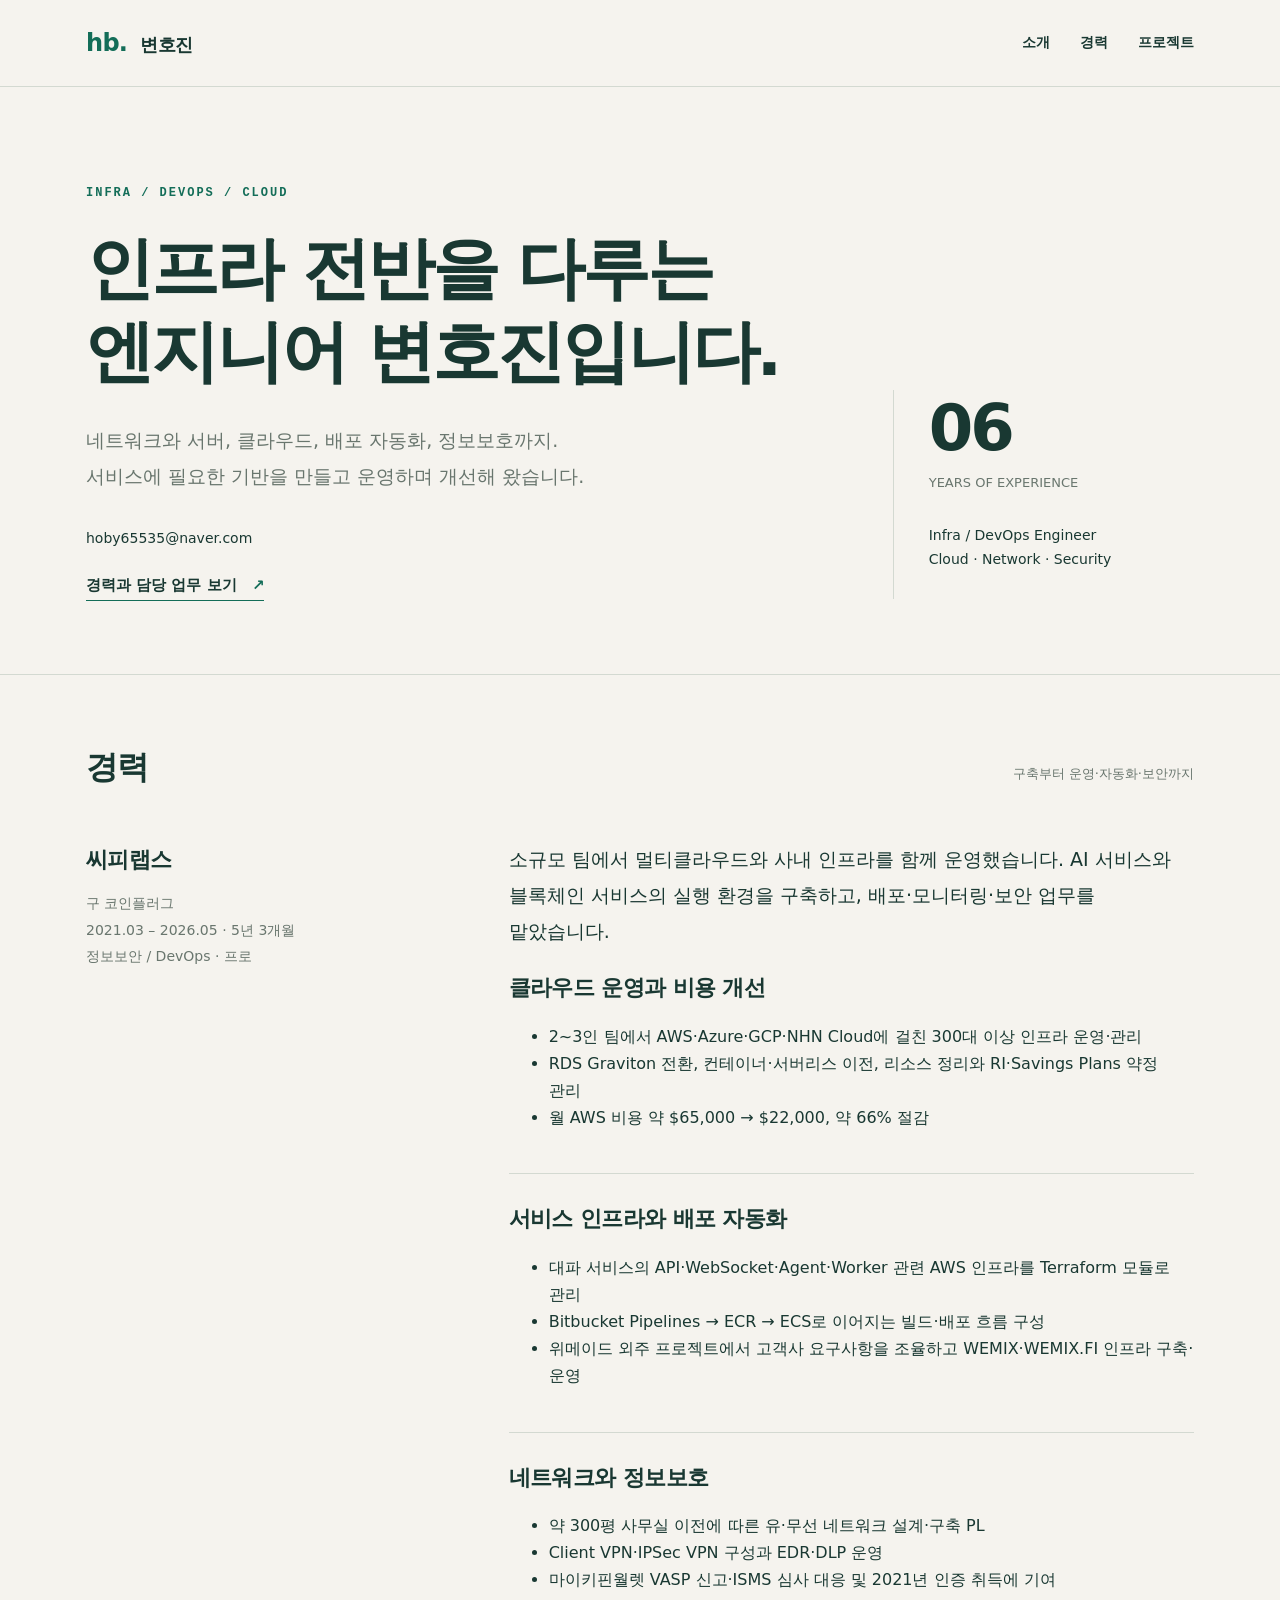
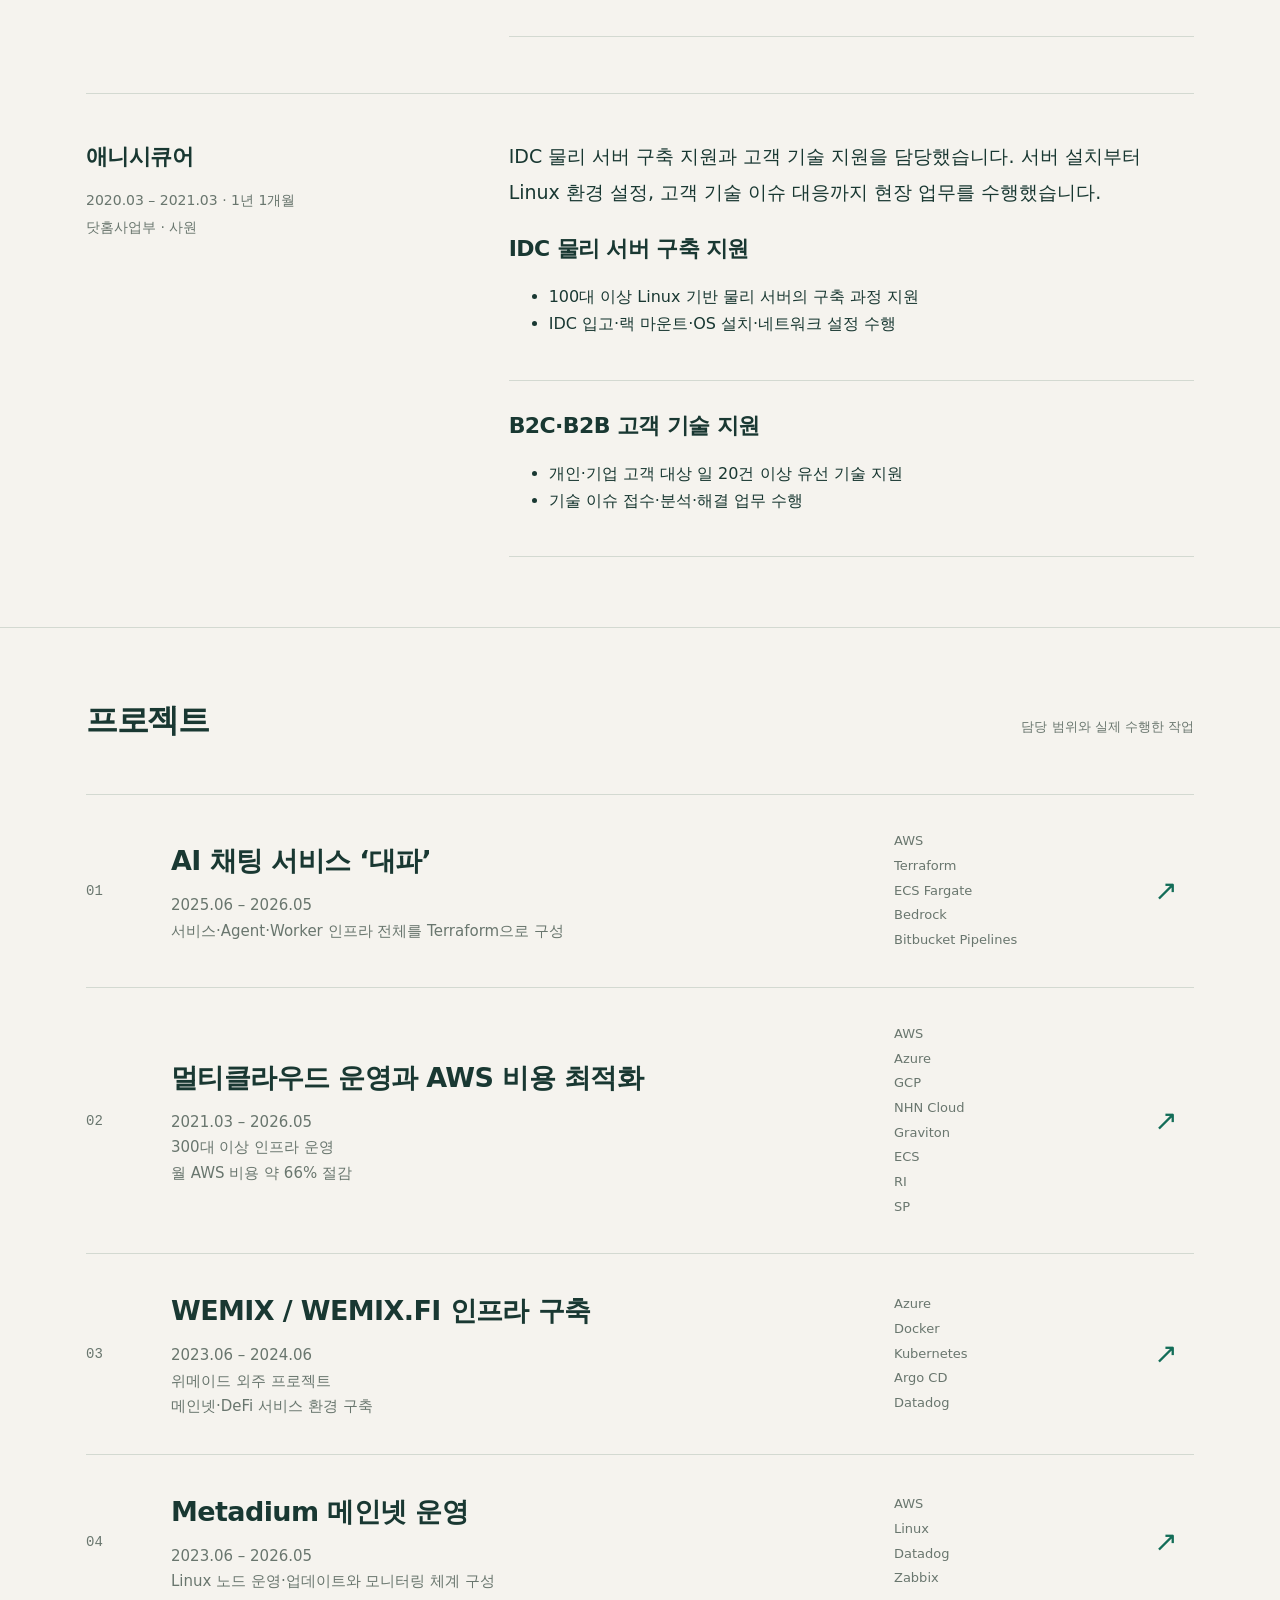
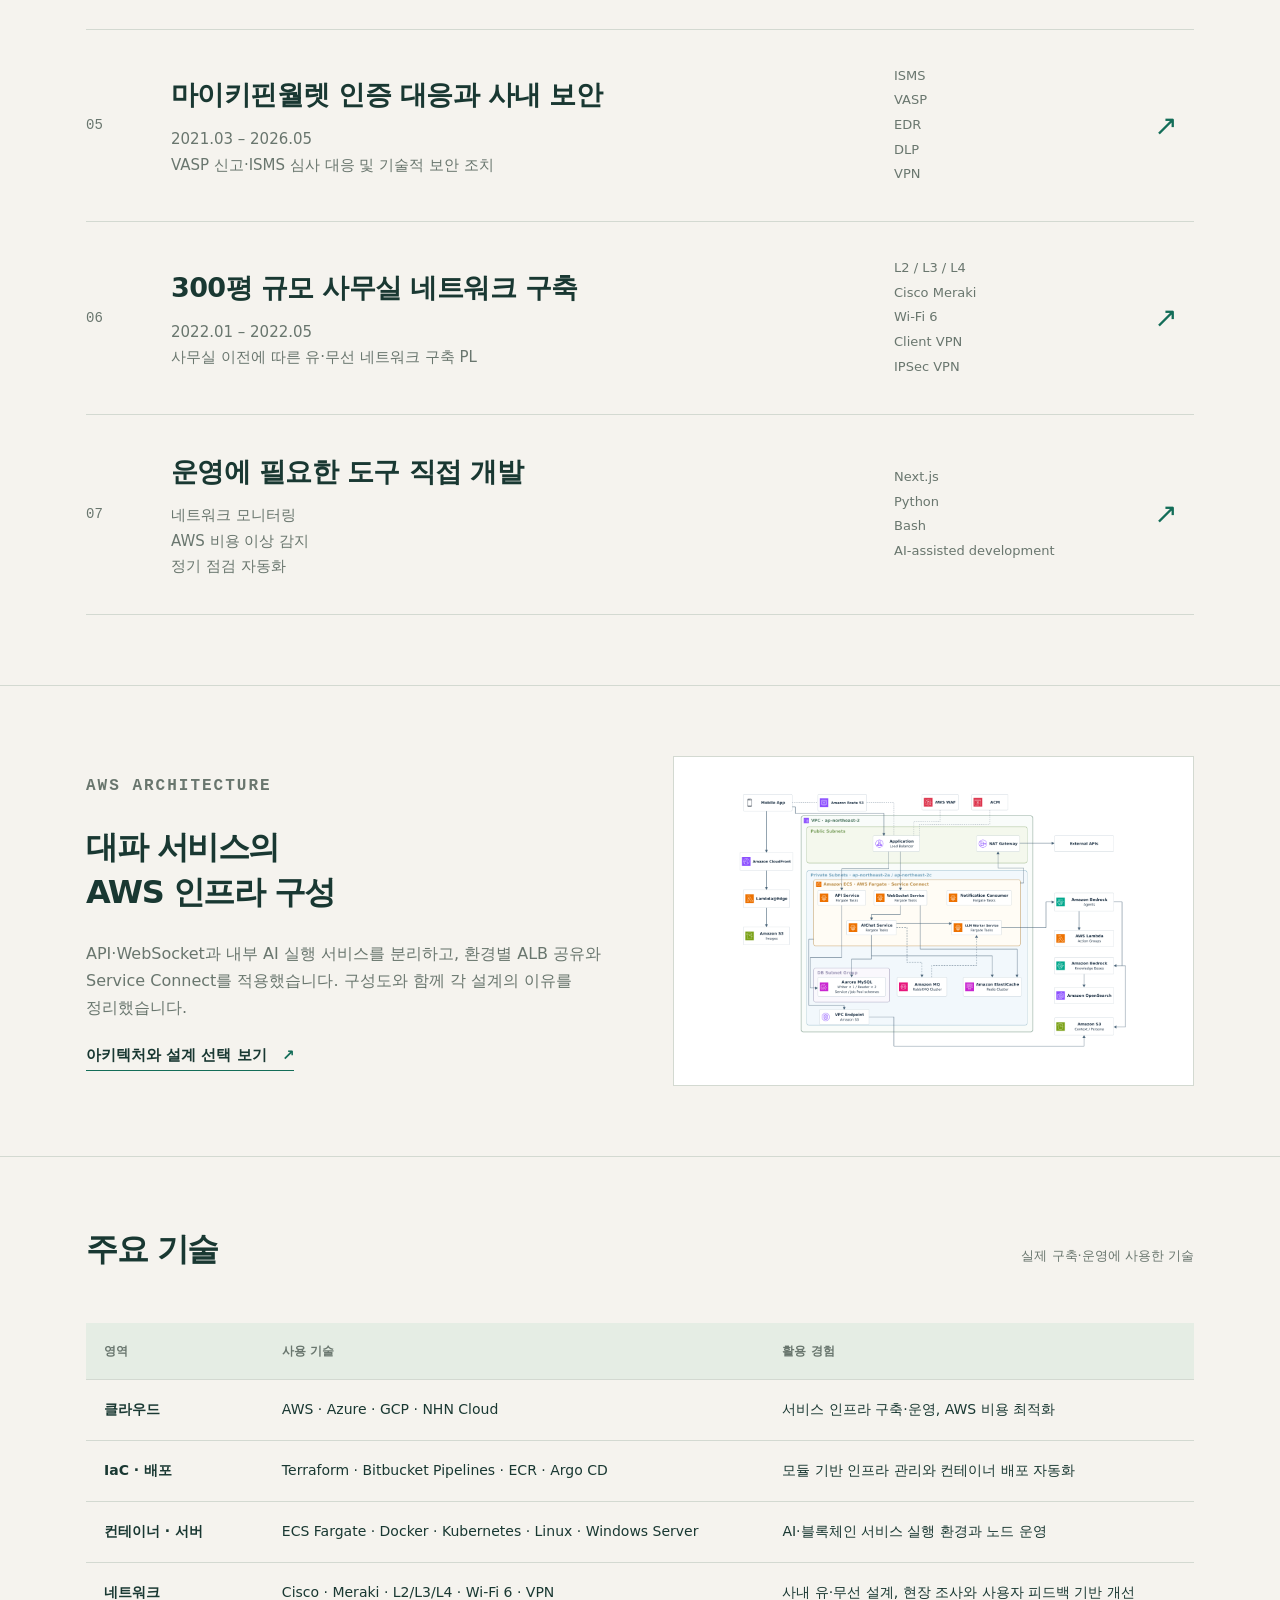
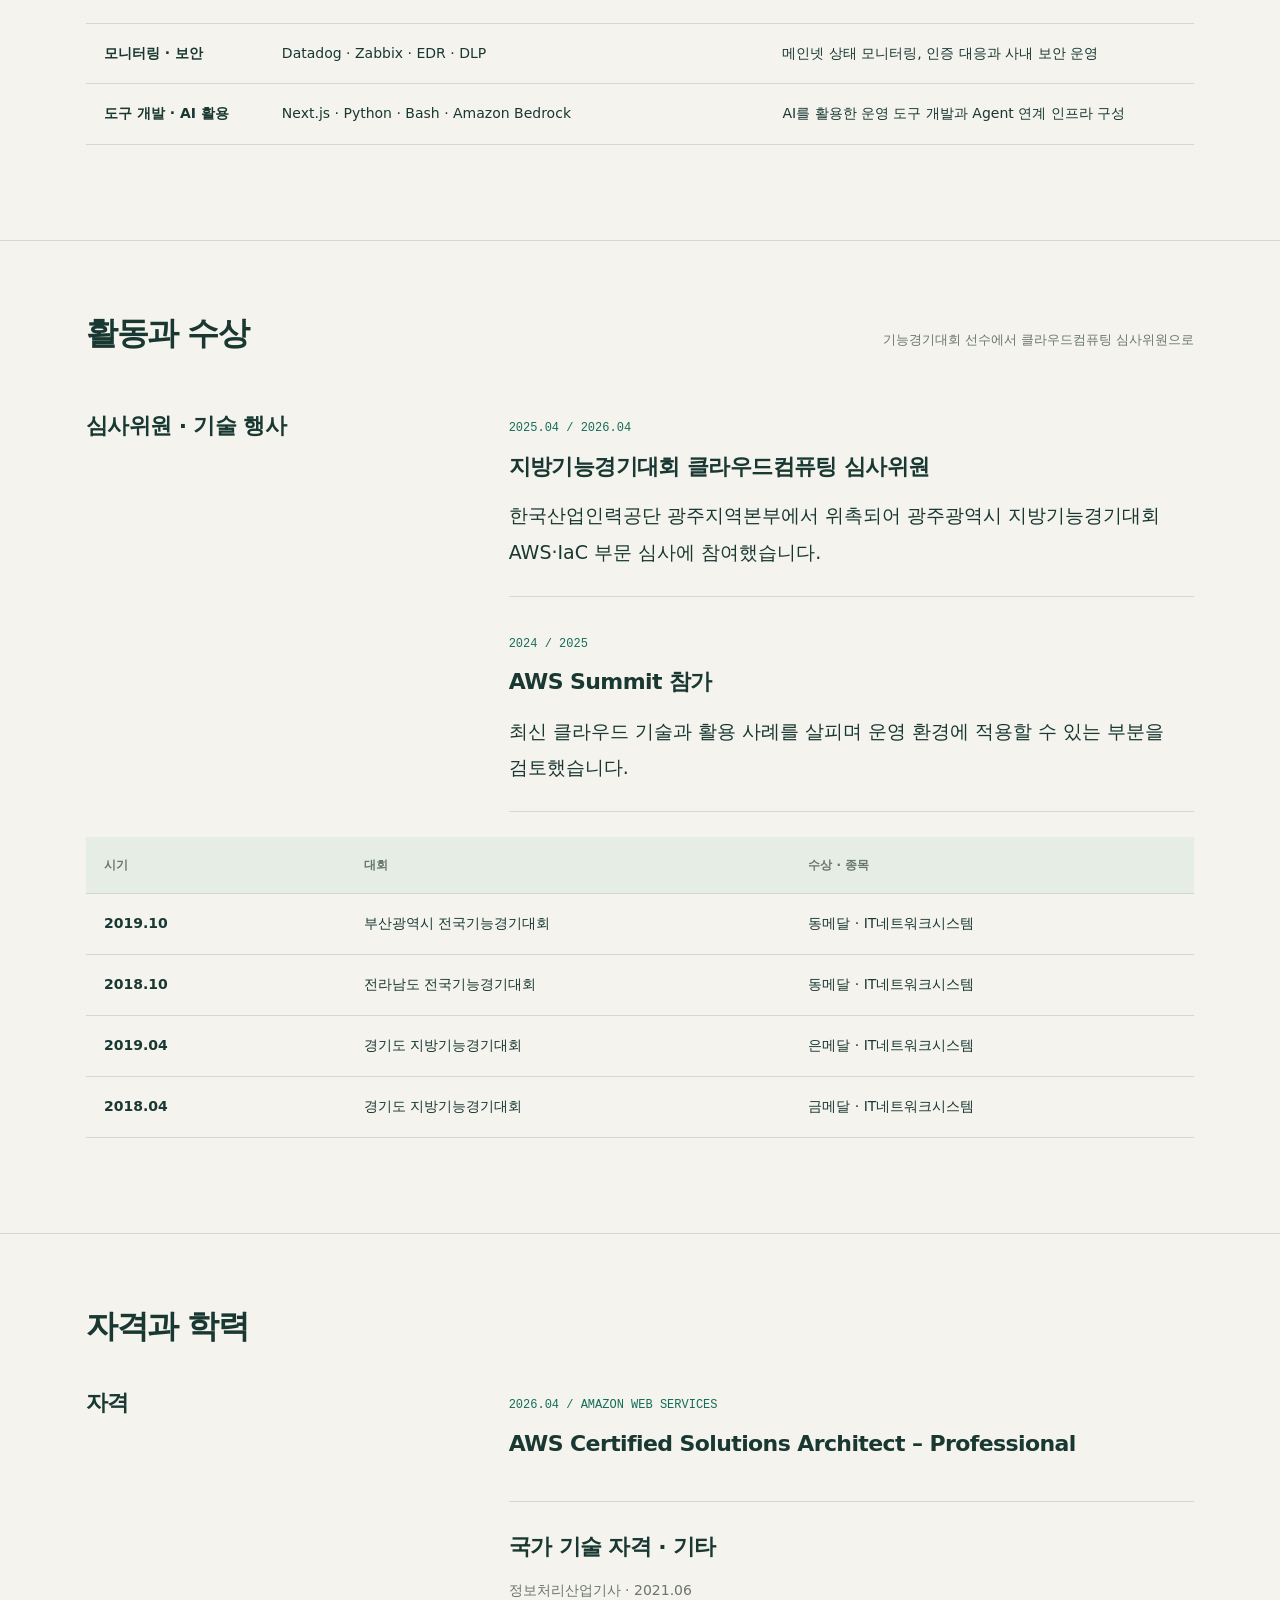
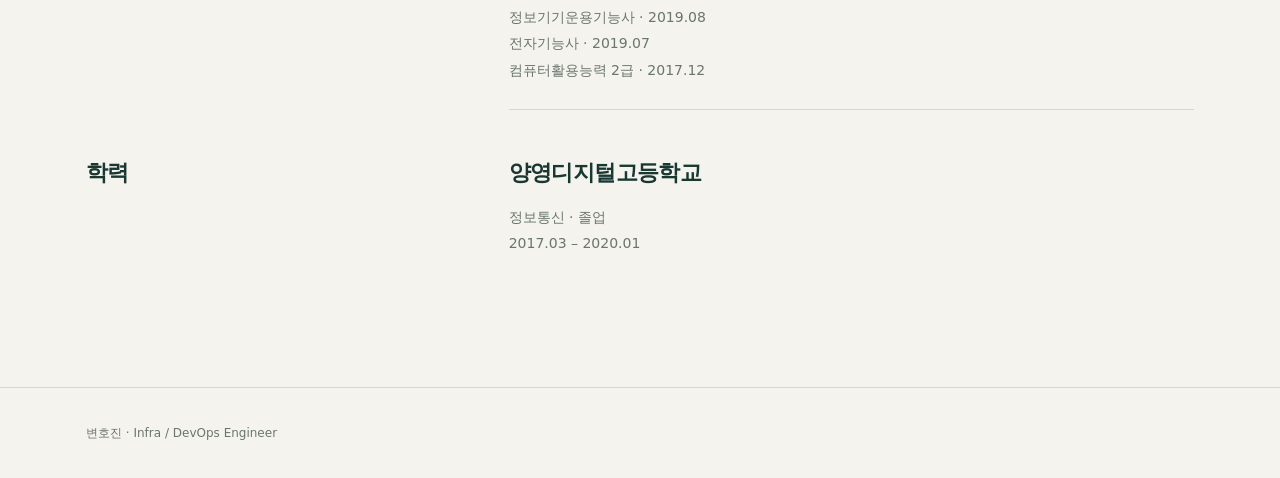
==== commit 1b73a47c: "Place project dates, descriptions and individual technologies on separate lines" ====
--- a/index.html
+++ b/index.html
@@ -1,8 +1,8 @@
-<!doctype html><html lang="ko"><head><meta charset="utf-8"><meta name="viewport" content="width=device-width,initial-scale=1"><title>변호진 · Infra / DevOps Engineer</title><meta name="description" content="변호진의 AWS 인프라 설계, 비용 최적화, 운영 자동화 포트폴리오."><meta name="theme-color" content="#193832"><link rel="stylesheet" href="assets/style.css"><script src="assets/app.js" defer></script></head><body><a class="skip" href="#main">본문으로 바로가기</a><header class="top"><div class="wrap top-inner"><a class="brand" href="index.html"><span>hb.</span>변호진</a><nav aria-label="주요 메뉴"><a href="index.html#about">소개</a><a href="index.html#experience">경력</a><a href="index.html#work">프로젝트</a></nav></div></header>
+<!doctype html><html lang="ko"><head><meta charset="utf-8"><meta name="viewport" content="width=device-width,initial-scale=1"><title>변호진 · Infra / DevOps Engineer</title><meta name="description" content="변호진의 AWS 인프라 설계, 비용 최적화, 운영 자동화 포트폴리오."><meta name="theme-color" content="#193832"><link rel="stylesheet" href="assets/style.css?v=project-lines-v1"><script src="assets/app.js" defer></script></head><body><a class="skip" href="#main">본문으로 바로가기</a><header class="top"><div class="wrap top-inner"><a class="brand" href="index.html"><span>hb.</span>변호진</a><nav aria-label="주요 메뉴"><a href="index.html#about">소개</a><a href="index.html#experience">경력</a><a href="index.html#work">프로젝트</a></nav></div></header>
 <main id="main">
 <section class="hero" id="about"><div class="wrap"><p class="eyebrow">INFRA / DEVOPS / CLOUD</p><div class="hero-grid"><div><h1>인프라 전반을 다루는<br>엔지니어 변호진입니다.</h1><p class="lead">네트워크와 서버, 클라우드, 배포 자동화, 정보보호까지.<br>서비스에 필요한 기반을 만들고 운영하며 개선해 왔습니다.</p><p><a class="contact-email" href="mailto:hoby65535@naver.com" aria-label="변호진에게 이메일 보내기">hoby65535@naver.com</a></p><a class="text-link" href="#experience">경력과 담당 업무 보기</a></div><aside class="hero-aside"><div><strong>06</strong><small>YEARS OF EXPERIENCE</small></div><p>Infra / DevOps Engineer<br>Cloud · Network · Security</p></aside></div></div></section>
 <section class="section" id="experience"><div class="wrap"><div class="section-head"><h2>경력</h2><p>구축부터 운영·자동화·보안까지</p></div><div class="about"><div><h3>씨피랩스</h3><p class="credentials">구 코인플러그<br>2021.03 – 2026.05 · 5년 3개월<br>정보보안 / DevOps · 프로</p></div><div><p>소규모 팀에서 멀티클라우드와 사내 인프라를 함께 운영했습니다. AI 서비스와 블록체인 서비스의 실행 환경을 구축하고, 배포·모니터링·보안 업무를 맡았습니다.</p><div class="decision"><h3>클라우드 운영과 비용 개선</h3><ul><li>2~3인 팀에서 AWS·Azure·GCP·NHN Cloud에 걸친 300대 이상 인프라 운영·관리</li><li>RDS Graviton 전환, 컨테이너·서버리스 이전, 리소스 정리와 RI·Savings Plans 약정 관리</li><li>월 AWS 비용 약 $65,000 → $22,000, 약 66% 절감</li></ul></div><div class="decision"><h3>서비스 인프라와 배포 자동화</h3><ul><li>대파 서비스의 API·WebSocket·Agent·Worker 관련 AWS 인프라를 Terraform 모듈로 관리</li><li>Bitbucket Pipelines → ECR → ECS로 이어지는 빌드·배포 흐름 구성</li><li>위메이드 외주 프로젝트에서 고객사 요구사항을 조율하고 WEMIX·WEMIX.FI 인프라 구축·운영</li></ul></div><div class="decision"><h3>네트워크와 정보보호</h3><ul><li>약 300평 사무실 이전에 따른 유·무선 네트워크 설계·구축 PL</li><li>Client VPN·IPSec VPN 구성과 EDR·DLP 운영</li><li>마이키핀월렛 VASP 신고·ISMS 심사 대응 및 2021년 인증 취득에 기여</li></ul></div></div></div><div class="about" style="margin-top:56px;padding-top:44px;border-top:1px solid var(--line)"><div><h3>애니시큐어</h3><p class="credentials">2020.03 – 2021.03 · 1년 1개월<br>닷홈사업부 · 사원</p></div><div><p>IDC 물리 서버 구축 지원과 고객 기술 지원을 담당했습니다. 서버 설치부터 Linux 환경 설정, 고객 기술 이슈 대응까지 현장 업무를 수행했습니다.</p><div class="decision"><h3>IDC 물리 서버 구축 지원</h3><ul><li>100대 이상 Linux 기반 물리 서버의 구축 과정 지원</li><li>IDC 입고·랙 마운트·OS 설치·네트워크 설정 수행</li></ul></div><div class="decision"><h3>B2C·B2B 고객 기술 지원</h3><ul><li>개인·기업 고객 대상 일 20건 이상 유선 기술 지원</li><li>기술 이슈 접수·분석·해결 업무 수행</li></ul></div></div></div></div></section>
-<section class="section" id="work"><div class="wrap"><div class="section-head"><h2>프로젝트</h2><p>담당 범위와 실제 수행한 작업</p></div><a class="project" href="daepa.html"><span class="project-num">01</span><div><h3>AI 채팅 서비스 ‘대파’</h3><p>2025.06 – 2026.05 · 서비스·Agent·Worker 인프라 전체를 Terraform으로 구성</p></div><span class="project-tech">AWS · Terraform · ECS Fargate<br>Bedrock · Bitbucket Pipelines</span><span class="project-arrow" aria-hidden="true">↗</span></a><a class="project" href="cost.html"><span class="project-num">02</span><div><h3>멀티클라우드 운영과 AWS 비용 최적화</h3><p>2021.03 – 2026.05 · 300대 이상 인프라 운영, 월 AWS 비용 약 66% 절감</p></div><span class="project-tech">AWS · Azure · GCP · NHN Cloud<br>Graviton · ECS · RI / SP</span><span class="project-arrow" aria-hidden="true">↗</span></a><a class="project" href="wemix.html"><span class="project-num">03</span><div><h3>WEMIX / WEMIX.FI 인프라 구축</h3><p>2023.06 – 2024.06 · 위메이드 외주 프로젝트, 메인넷·DeFi 서비스 환경 구축</p></div><span class="project-tech">Azure · Docker · Kubernetes<br>Argo CD · Datadog</span><span class="project-arrow" aria-hidden="true">↗</span></a><a class="project" href="metadium.html"><span class="project-num">04</span><div><h3>Metadium 메인넷 운영</h3><p>2023.06 – 2026.05 · Linux 노드 운영·업데이트와 모니터링 체계 구성</p></div><span class="project-tech">AWS · Linux<br>Datadog · Zabbix</span><span class="project-arrow" aria-hidden="true">↗</span></a><a class="project" href="security.html"><span class="project-num">05</span><div><h3>마이키핀월렛 인증 대응과 사내 보안</h3><p>2021.03 – 2026.05 · VASP 신고·ISMS 심사 대응 및 기술적 보안 조치</p></div><span class="project-tech">ISMS · VASP<br>EDR · DLP · VPN</span><span class="project-arrow" aria-hidden="true">↗</span></a><a class="project" href="network.html"><span class="project-num">06</span><div><h3>300평 규모 사무실 네트워크 구축</h3><p>2022.01 – 2022.05 · 사무실 이전에 따른 유·무선 네트워크 구축 PL</p></div><span class="project-tech">L2 / L3 / L4 · Cisco Meraki<br>Wi-Fi 6 · Client / IPSec VPN</span><span class="project-arrow" aria-hidden="true">↗</span></a><a class="project" href="tools.html"><span class="project-num">07</span><div><h3>운영에 필요한 도구 직접 개발</h3><p>네트워크 모니터링·AWS 비용 이상 감지·정기 점검 자동화</p></div><span class="project-tech">Next.js · Python · Bash<br>AI-assisted development</span><span class="project-arrow" aria-hidden="true">↗</span></a></div></section>
+<section class="section" id="work"><div class="wrap"><div class="section-head"><h2>프로젝트</h2><p>담당 범위와 실제 수행한 작업</p></div><a class="project" href="daepa.html"><span class="project-num">01</span><div><h3>AI 채팅 서비스 ‘대파’</h3><p>2025.06 – 2026.05<br>서비스·Agent·Worker 인프라 전체를 Terraform으로 구성</p></div><span class="project-tech">AWS<br>Terraform<br>ECS Fargate<br>Bedrock<br>Bitbucket Pipelines</span><span class="project-arrow" aria-hidden="true">↗</span></a><a class="project" href="cost.html"><span class="project-num">02</span><div><h3>멀티클라우드 운영과 AWS 비용 최적화</h3><p>2021.03 – 2026.05<br>300대 이상 인프라 운영<br>월 AWS 비용 약 66% 절감</p></div><span class="project-tech">AWS<br>Azure<br>GCP<br>NHN Cloud<br>Graviton<br>ECS<br>RI<br>SP</span><span class="project-arrow" aria-hidden="true">↗</span></a><a class="project" href="wemix.html"><span class="project-num">03</span><div><h3>WEMIX / WEMIX.FI 인프라 구축</h3><p>2023.06 – 2024.06<br>위메이드 외주 프로젝트<br>메인넷·DeFi 서비스 환경 구축</p></div><span class="project-tech">Azure<br>Docker<br>Kubernetes<br>Argo CD<br>Datadog</span><span class="project-arrow" aria-hidden="true">↗</span></a><a class="project" href="metadium.html"><span class="project-num">04</span><div><h3>Metadium 메인넷 운영</h3><p>2023.06 – 2026.05<br>Linux 노드 운영·업데이트와 모니터링 체계 구성</p></div><span class="project-tech">AWS<br>Linux<br>Datadog<br>Zabbix</span><span class="project-arrow" aria-hidden="true">↗</span></a><a class="project" href="security.html"><span class="project-num">05</span><div><h3>마이키핀월렛 인증 대응과 사내 보안</h3><p>2021.03 – 2026.05<br>VASP 신고·ISMS 심사 대응 및 기술적 보안 조치</p></div><span class="project-tech">ISMS<br>VASP<br>EDR<br>DLP<br>VPN</span><span class="project-arrow" aria-hidden="true">↗</span></a><a class="project" href="network.html"><span class="project-num">06</span><div><h3>300평 규모 사무실 네트워크 구축</h3><p>2022.01 – 2022.05<br>사무실 이전에 따른 유·무선 네트워크 구축 PL</p></div><span class="project-tech">L2 / L3 / L4<br>Cisco Meraki<br>Wi-Fi 6<br>Client VPN<br>IPSec VPN</span><span class="project-arrow" aria-hidden="true">↗</span></a><a class="project" href="tools.html"><span class="project-num">07</span><div><h3>운영에 필요한 도구 직접 개발</h3><p>네트워크 모니터링<br>AWS 비용 이상 감지<br>정기 점검 자동화</p></div><span class="project-tech">Next.js<br>Python<br>Bash<br>AI-assisted development</span><span class="project-arrow" aria-hidden="true">↗</span></a></div></section>
 <section class="section"><div class="wrap feature"><div><p class="eyebrow">AWS ARCHITECTURE</p><h2>대파 서비스의<br>AWS 인프라 구성</h2><p>API·WebSocket과 내부 AI 실행 서비스를 분리하고, 환경별 ALB 공유와 Service Connect를 적용했습니다. 구성도와 함께 각 설계의 이유를 정리했습니다.</p><a class="text-link" href="daepa.html#architecture">아키텍처와 설계 선택 보기</a></div><a class="image-preview" href="daepa.html#architecture" aria-label="대파 AWS 아키텍처 상세 보기"><img src="assets/daepa-architecture.png" alt="대파 AWS 서비스 아키텍처 미리보기" loading="lazy" width="3600" height="2610"></a></div></section>
 <section class="section" id="skills"><div class="wrap"><div class="section-head"><h2>주요 기술</h2><p>실제 구축·운영에 사용한 기술</p></div><div class="wide-table"><table><thead><tr><th scope="col">영역</th><th scope="col">사용 기술</th><th scope="col">활용 경험</th></tr></thead><tbody>
 <tr><td>클라우드</td><td>AWS · Azure · GCP · NHN Cloud</td><td>서비스 인프라 구축·운영, AWS 비용 최적화</td></tr>
--- a/assets/style.css
+++ b/assets/style.css
@@ -1,3 +1,3 @@
-:root{--paper:#f5f3ee;--white:#fff;--ink:#193832;--muted:#69766e;--line:#d3d9d1;--green:#136d58;--pale:#e5ede4;--orange:#d27345;--max:1180px}*{box-sizing:border-box}html{scroll-behavior:smooth;scroll-padding-top:100px}body{margin:0;background:var(--paper);color:var(--ink);font-family:system-ui,-apple-system,BlinkMacSystemFont,'Segoe UI','Noto Sans KR',sans-serif;word-break:keep-all;line-height:1.7}a{color:inherit;text-decoration:none}button{font:inherit}a:focus-visible,button:focus-visible{outline:3px solid var(--orange);outline-offset:5px}.skip{position:fixed;top:-60px;left:20px;background:var(--ink);color:white;padding:10px;z-index:100}.skip:focus{top:10px}.wrap{max-width:var(--max);padding:0 36px;margin:auto}.top{background:rgba(245,243,238,.97);border-bottom:1px solid var(--line);position:sticky;top:0;z-index:10}.top-inner{display:flex;align-items:center;justify-content:space-between;min-height:86px;gap:20px}.brand{font-size:18px;letter-spacing:-.7px;font-weight:800}.brand span{color:var(--green);margin-right:13px;font-size:24px}nav{display:flex;gap:30px;font-size:14px;font-weight:600}nav a{padding:8px 0}nav a:hover,nav a[aria-current=page]{color:var(--green);text-decoration:underline;text-underline-offset:8px}.hero{padding:96px 0 75px}.eyebrow{font-family:ui-monospace,monospace;font-size:12px;letter-spacing:2px;text-transform:uppercase;color:var(--green);margin:0 0 25px;font-weight:600}.hero-grid{display:grid;grid-template-columns:1.6fr .65fr;gap:65px;align-items:end}h1{font-size:clamp(38px,5.3vw,70px);line-height:1.22;letter-spacing:-3px;margin:0 0 28px;font-weight:750}.lead{font-size:19px;color:var(--muted);max-width:660px;line-height:1.9;margin:0 0 30px}.hero-aside{border-left:1px solid var(--line);padding-left:35px;padding-bottom:7px}.hero-aside strong{display:block;font-size:64px;letter-spacing:-3px;line-height:1.2}.hero-aside small{display:block;font-size:13px;color:var(--muted);margin-top:5px}.hero-aside p{font-size:14px;margin-top:30px}.text-link{font-weight:650;font-size:15px;border-bottom:1px solid var(--green);padding-bottom:6px}.text-link::after{content:' ↗';margin-left:10px;color:var(--green)}.text-link:hover{color:var(--green)}.section{padding:70px 0;border-top:1px solid var(--line)}.section-head{display:flex;align-items:baseline;justify-content:space-between;gap:20px;margin-bottom:36px}.section-head h2{margin:0}.section-head p{color:var(--muted);font-size:13px}h2{font-size:32px;letter-spacing:-1.5px;line-height:1.4;margin:0 0 25px}h3{font-size:22px;letter-spacing:-.6px;margin:0 0 12px}p{margin:0 0 20px}.project{display:grid;grid-template-columns:65px 1fr 240px 40px;align-items:center;gap:20px;border-top:1px solid var(--line);padding:34px 0;transition:color .15s}.project:last-child{border-bottom:1px solid var(--line)}.project:hover{color:var(--green)}.project-num{font:14px ui-monospace,monospace;color:var(--muted)}.project h3{font-size:27px;margin:0 0 9px}.project p{margin:0;color:var(--muted);font-size:15px}.project-tech{font-size:13px;color:var(--muted);line-height:1.9}.project-arrow{font-size:28px;color:var(--green)}.feature{display:grid;grid-template-columns:1fr 1fr;gap:65px;align-items:center}.feature .image-preview{background:white;border:1px solid var(--line);height:330px;overflow:hidden;padding:20px}.image-preview img{width:100%;height:100%;object-fit:contain}.feature p{color:var(--muted);font-size:16px}.about{display:grid;grid-template-columns:1fr 2fr;gap:80px}.about p{font-size:19px;line-height:1.9}.credentials{font-size:14px!important;color:var(--muted)}footer{border-top:1px solid var(--line);padding:35px 0;margin-top:40px;font-size:12px;color:var(--muted)}.foot{display:flex;justify-content:space-between;gap:20px}.case-hero{padding:60px 0 50px}.back{font-size:13px;color:var(--muted);display:inline-block;margin-bottom:42px}.back:hover{color:var(--green)}.case-hero h1{font-size:clamp(36px,4.6vw,58px);max-width:1000px}.case-meta{display:flex;flex-wrap:wrap;gap:20px 45px;border-top:1px solid var(--line);padding-top:24px;margin-top:36px;font-size:14px}.case-meta span{display:block;color:var(--muted);font-size:11px;letter-spacing:1px;margin-bottom:4px}.case-layout{display:grid;grid-template-columns:210px 1fr;gap:58px;align-items:start}.toc{position:sticky;top:120px;font-size:13px;border-left:1px solid var(--line);padding-left:22px}.toc a{display:block;color:var(--muted);padding:8px 0}.toc a:hover{color:var(--green)}.case-content section{padding:42px 0;border-top:1px solid var(--line)}.case-content section:first-child{padding-top:0;border:0}.case-content p{font-size:16px;line-height:1.95}.case-content ul{padding-left:22px}.case-content li{padding:5px 0}.architecture{margin:25px 0}.architecture button{width:100%;background:white;border:1px solid var(--line);padding:20px;cursor:zoom-in}.architecture img{display:block;width:100%;height:auto}.architecture figcaption{font-size:12px;line-height:1.7;color:var(--muted);margin-top:10px}.wide-table{overflow-x:auto;margin:25px 0}table{border-collapse:collapse;width:100%;font-size:14px;min-width:540px}th{text-align:left;font-size:12px;color:var(--muted);font-weight:600;background:var(--pale)}th,td{padding:18px;border-bottom:1px solid var(--line);vertical-align:top}td:first-child{font-weight:650;min-width:130px}.decision{padding:26px 0;border-bottom:1px solid var(--line)}.decision:first-of-type{padding-top:0}.decision .number{font-family:ui-monospace,monospace;color:var(--green);font-size:12px;margin-bottom:8px}.decision p{margin:10px 0 0}.aside-note{border-left:3px solid var(--green);padding:15px 20px;background:var(--pale);font-size:14px!important;color:#3d584d}.flow{list-style:none;padding:0!important;counter-reset:flow;margin:28px 0}.flow li{counter-increment:flow;display:grid;grid-template-columns:40px 1fr;gap:14px;padding:18px 0;border-bottom:1px solid var(--line)}.flow li:before{content:counter(flow,decimal-leading-zero);font:13px ui-monospace,monospace;color:var(--green);padding-top:4px}.flow strong{display:block}.flow span{display:block;color:var(--muted);font-size:14px}.cost-hero{display:flex;align-items:baseline;gap:20px;margin:30px 0}.cost-hero strong{font-size:80px;line-height:1.2;letter-spacing:-4px;color:var(--green)}.cost-hero span{color:var(--muted)}.cost-chart{padding:28px;background:var(--white);border:1px solid var(--line);margin:20px 0}.bar-row{display:grid;grid-template-columns:80px 1fr;gap:12px;align-items:center;margin:18px 0;font-size:13px}.bar-track{height:48px;display:flex;align-items:center}.bar{height:42px;background:#9aaca3;display:flex;align-items:center;padding:0 14px;color:white;font-weight:700;min-width:95px}.bar.after{background:var(--green)}.chart-note{font-size:12px!important;color:var(--muted);margin-top:18px}.next{padding:32px 0;margin-top:40px;border-top:1px solid var(--line);display:flex;justify-content:space-between;gap:20px}.next span{font-size:12px;color:var(--muted);display:block}.next strong{font-size:20px}.tool-block{margin:28px 0 40px;padding-left:25px;border-left:2px solid var(--green)}dialog{width:min(96vw,1600px);max-width:none;max-height:94vh;padding:20px;border:1px solid var(--line);background:white}dialog::backdrop{background:rgba(13,29,24,.8)}dialog img{display:block;width:100%;height:auto}dialog .close{position:sticky;top:0;float:right;padding:8px 14px;background:var(--ink);color:white;border:0;cursor:pointer}.dialog-inner{overflow:auto;clear:both;max-height:80vh}.empty-screenshot{display:none}@media(max-width:800px){.wrap{padding:0 23px}.top-inner{min-height:72px}nav{gap:15px;font-size:12px}.brand{font-size:15px}.brand span{margin-right:7px}.hero{padding:62px 0 50px}.hero-grid{grid-template-columns:1fr;gap:32px}.hero-aside{border-left:0;border-top:1px solid var(--line);padding:20px 0 0;display:flex;gap:35px;align-items:center}.hero-aside strong{font-size:48px}.hero-aside p{margin:0;font-size:12px}.lead{font-size:17px}.section{padding:45px 0}.section-head{align-items:start;flex-direction:column;gap:0}.project{grid-template-columns:35px 1fr 25px;gap:12px;padding:25px 0}.project h3{font-size:22px}.project-tech{display:none}.feature,.about{grid-template-columns:1fr;gap:28px}.feature .image-preview{height:280px}.case-layout{display:block}.toc{position:static;display:flex;gap:18px;overflow:auto;white-space:nowrap;border:0;padding:0 0 20px}.toc a{padding:7px 0}.case-hero{padding-top:35px}.case-hero h1{letter-spacing:-1.7px}.case-meta{gap:20px}.case-content section{padding:32px 0}.architecture{margin-left:-10px;margin-right:-10px}.architecture button{padding:8px}.cost-hero strong{font-size:64px}.cost-chart{padding:16px}.bar-row{grid-template-columns:55px 1fr}.bar{font-size:12px;padding:0 8px}.foot{flex-direction:column;gap:8px}.next strong{font-size:17px}.about p{font-size:17px}}@media(prefers-reduced-motion:reduce){html{scroll-behavior:auto}*{transition:none!important}}
+:root{--paper:#f5f3ee;--white:#fff;--ink:#193832;--muted:#69766e;--line:#d3d9d1;--green:#136d58;--pale:#e5ede4;--orange:#d27345;--max:1180px}*{box-sizing:border-box}html{scroll-behavior:smooth;scroll-padding-top:100px}body{margin:0;background:var(--paper);color:var(--ink);font-family:system-ui,-apple-system,BlinkMacSystemFont,'Segoe UI','Noto Sans KR',sans-serif;word-break:keep-all;line-height:1.7}a{color:inherit;text-decoration:none}button{font:inherit}a:focus-visible,button:focus-visible{outline:3px solid var(--orange);outline-offset:5px}.skip{position:fixed;top:-60px;left:20px;background:var(--ink);color:white;padding:10px;z-index:100}.skip:focus{top:10px}.wrap{max-width:var(--max);padding:0 36px;margin:auto}.top{background:rgba(245,243,238,.97);border-bottom:1px solid var(--line);position:sticky;top:0;z-index:10}.top-inner{display:flex;align-items:center;justify-content:space-between;min-height:86px;gap:20px}.brand{font-size:18px;letter-spacing:-.7px;font-weight:800}.brand span{color:var(--green);margin-right:13px;font-size:24px}nav{display:flex;gap:30px;font-size:14px;font-weight:600}nav a{padding:8px 0}nav a:hover,nav a[aria-current=page]{color:var(--green);text-decoration:underline;text-underline-offset:8px}.hero{padding:96px 0 75px}.eyebrow{font-family:ui-monospace,monospace;font-size:12px;letter-spacing:2px;text-transform:uppercase;color:var(--green);margin:0 0 25px;font-weight:600}.hero-grid{display:grid;grid-template-columns:1.6fr .65fr;gap:65px;align-items:end}h1{font-size:clamp(38px,5.3vw,70px);line-height:1.22;letter-spacing:-3px;margin:0 0 28px;font-weight:750}.lead{font-size:19px;color:var(--muted);max-width:660px;line-height:1.9;margin:0 0 30px}.hero-aside{border-left:1px solid var(--line);padding-left:35px;padding-bottom:7px}.hero-aside strong{display:block;font-size:64px;letter-spacing:-3px;line-height:1.2}.hero-aside small{display:block;font-size:13px;color:var(--muted);margin-top:5px}.hero-aside p{font-size:14px;margin-top:30px}.text-link{font-weight:650;font-size:15px;border-bottom:1px solid var(--green);padding-bottom:6px}.text-link::after{content:' ↗';margin-left:10px;color:var(--green)}.text-link:hover{color:var(--green)}.section{padding:70px 0;border-top:1px solid var(--line)}.section-head{display:flex;align-items:baseline;justify-content:space-between;gap:20px;margin-bottom:36px}.section-head h2{margin:0}.section-head p{color:var(--muted);font-size:13px}h2{font-size:32px;letter-spacing:-1.5px;line-height:1.4;margin:0 0 25px}h3{font-size:22px;letter-spacing:-.6px;margin:0 0 12px}p{margin:0 0 20px}.project{display:grid;grid-template-columns:65px 1fr 240px 40px;align-items:center;gap:20px;border-top:1px solid var(--line);padding:34px 0;transition:color .15s}.project:last-child{border-bottom:1px solid var(--line)}.project:hover{color:var(--green)}.project-num{font:14px ui-monospace,monospace;color:var(--muted)}.project h3{font-size:27px;margin:0 0 9px}.project p{margin:0;color:var(--muted);font-size:15px}.project-tech{font-size:13px;color:var(--muted);line-height:1.9}.project-arrow{font-size:28px;color:var(--green)}.feature{display:grid;grid-template-columns:1fr 1fr;gap:65px;align-items:center}.feature .image-preview{background:white;border:1px solid var(--line);height:330px;overflow:hidden;padding:20px}.image-preview img{width:100%;height:100%;object-fit:contain}.feature p{color:var(--muted);font-size:16px}.about{display:grid;grid-template-columns:1fr 2fr;gap:80px}.about p{font-size:19px;line-height:1.9}.credentials{font-size:14px!important;color:var(--muted)}footer{border-top:1px solid var(--line);padding:35px 0;margin-top:40px;font-size:12px;color:var(--muted)}.foot{display:flex;justify-content:space-between;gap:20px}.case-hero{padding:60px 0 50px}.back{font-size:13px;color:var(--muted);display:inline-block;margin-bottom:42px}.back:hover{color:var(--green)}.case-hero h1{font-size:clamp(36px,4.6vw,58px);max-width:1000px}.case-meta{display:flex;flex-wrap:wrap;gap:20px 45px;border-top:1px solid var(--line);padding-top:24px;margin-top:36px;font-size:14px}.case-meta span{display:block;color:var(--muted);font-size:11px;letter-spacing:1px;margin-bottom:4px}.case-layout{display:grid;grid-template-columns:210px 1fr;gap:58px;align-items:start}.toc{position:sticky;top:120px;font-size:13px;border-left:1px solid var(--line);padding-left:22px}.toc a{display:block;color:var(--muted);padding:8px 0}.toc a:hover{color:var(--green)}.case-content section{padding:42px 0;border-top:1px solid var(--line)}.case-content section:first-child{padding-top:0;border:0}.case-content p{font-size:16px;line-height:1.95}.case-content ul{padding-left:22px}.case-content li{padding:5px 0}.architecture{margin:25px 0}.architecture button{width:100%;background:white;border:1px solid var(--line);padding:20px;cursor:zoom-in}.architecture img{display:block;width:100%;height:auto}.architecture figcaption{font-size:12px;line-height:1.7;color:var(--muted);margin-top:10px}.wide-table{overflow-x:auto;margin:25px 0}table{border-collapse:collapse;width:100%;font-size:14px;min-width:540px}th{text-align:left;font-size:12px;color:var(--muted);font-weight:600;background:var(--pale)}th,td{padding:18px;border-bottom:1px solid var(--line);vertical-align:top}td:first-child{font-weight:650;min-width:130px}.decision{padding:26px 0;border-bottom:1px solid var(--line)}.decision:first-of-type{padding-top:0}.decision .number{font-family:ui-monospace,monospace;color:var(--green);font-size:12px;margin-bottom:8px}.decision p{margin:10px 0 0}.aside-note{border-left:3px solid var(--green);padding:15px 20px;background:var(--pale);font-size:14px!important;color:#3d584d}.flow{list-style:none;padding:0!important;counter-reset:flow;margin:28px 0}.flow li{counter-increment:flow;display:grid;grid-template-columns:40px 1fr;gap:14px;padding:18px 0;border-bottom:1px solid var(--line)}.flow li:before{content:counter(flow,decimal-leading-zero);font:13px ui-monospace,monospace;color:var(--green);padding-top:4px}.flow strong{display:block}.flow span{display:block;color:var(--muted);font-size:14px}.cost-hero{display:flex;align-items:baseline;gap:20px;margin:30px 0}.cost-hero strong{font-size:80px;line-height:1.2;letter-spacing:-4px;color:var(--green)}.cost-hero span{color:var(--muted)}.cost-chart{padding:28px;background:var(--white);border:1px solid var(--line);margin:20px 0}.bar-row{display:grid;grid-template-columns:80px 1fr;gap:12px;align-items:center;margin:18px 0;font-size:13px}.bar-track{height:48px;display:flex;align-items:center}.bar{height:42px;background:#9aaca3;display:flex;align-items:center;padding:0 14px;color:white;font-weight:700;min-width:95px}.bar.after{background:var(--green)}.chart-note{font-size:12px!important;color:var(--muted);margin-top:18px}.next{padding:32px 0;margin-top:40px;border-top:1px solid var(--line);display:flex;justify-content:space-between;gap:20px}.next span{font-size:12px;color:var(--muted);display:block}.next strong{font-size:20px}.tool-block{margin:28px 0 40px;padding-left:25px;border-left:2px solid var(--green)}dialog{width:min(96vw,1600px);max-width:none;max-height:94vh;padding:20px;border:1px solid var(--line);background:white}dialog::backdrop{background:rgba(13,29,24,.8)}dialog img{display:block;width:100%;height:auto}dialog .close{position:sticky;top:0;float:right;padding:8px 14px;background:var(--ink);color:white;border:0;cursor:pointer}.dialog-inner{overflow:auto;clear:both;max-height:80vh}.empty-screenshot{display:none}@media(max-width:800px){.wrap{padding:0 23px}.top-inner{min-height:72px}nav{gap:15px;font-size:12px}.brand{font-size:15px}.brand span{margin-right:7px}.hero{padding:62px 0 50px}.hero-grid{grid-template-columns:1fr;gap:32px}.hero-aside{border-left:0;border-top:1px solid var(--line);padding:20px 0 0;display:flex;gap:35px;align-items:center}.hero-aside strong{font-size:48px}.hero-aside p{margin:0;font-size:12px}.lead{font-size:17px}.section{padding:45px 0}.section-head{align-items:start;flex-direction:column;gap:0}.project{grid-template-columns:35px 1fr 25px;gap:12px;padding:25px 0}.project h3{font-size:22px}.project-tech{display:block;grid-column:2;grid-row:2}.project-arrow{grid-column:3;grid-row:1}.feature,.about{grid-template-columns:1fr;gap:28px}.feature .image-preview{height:280px}.case-layout{display:block}.toc{position:static;display:flex;gap:18px;overflow:auto;white-space:nowrap;border:0;padding:0 0 20px}.toc a{padding:7px 0}.case-hero{padding-top:35px}.case-hero h1{letter-spacing:-1.7px}.case-meta{gap:20px}.case-content section{padding:32px 0}.architecture{margin-left:-10px;margin-right:-10px}.architecture button{padding:8px}.cost-hero strong{font-size:64px}.cost-chart{padding:16px}.bar-row{grid-template-columns:55px 1fr}.bar{font-size:12px;padding:0 8px}.foot{flex-direction:column;gap:8px}.next strong{font-size:17px}.about p{font-size:17px}}@media(prefers-reduced-motion:reduce){html{scroll-behavior:auto}*{transition:none!important}}
 
 .intro{border-top:0;padding-top:72px}.contact-email{display:inline-flex;flex-wrap:wrap;gap:8px 14px;align-items:baseline;font-size:14px;color:var(--ink)}.contact-email span{font:11px ui-monospace,monospace;letter-spacing:1px;color:var(--muted);text-transform:uppercase}.contact-email:hover{text-decoration:underline;text-underline-offset:5px}@media(max-width:800px){.intro{padding-top:45px}.contact-email{font-size:13px}}
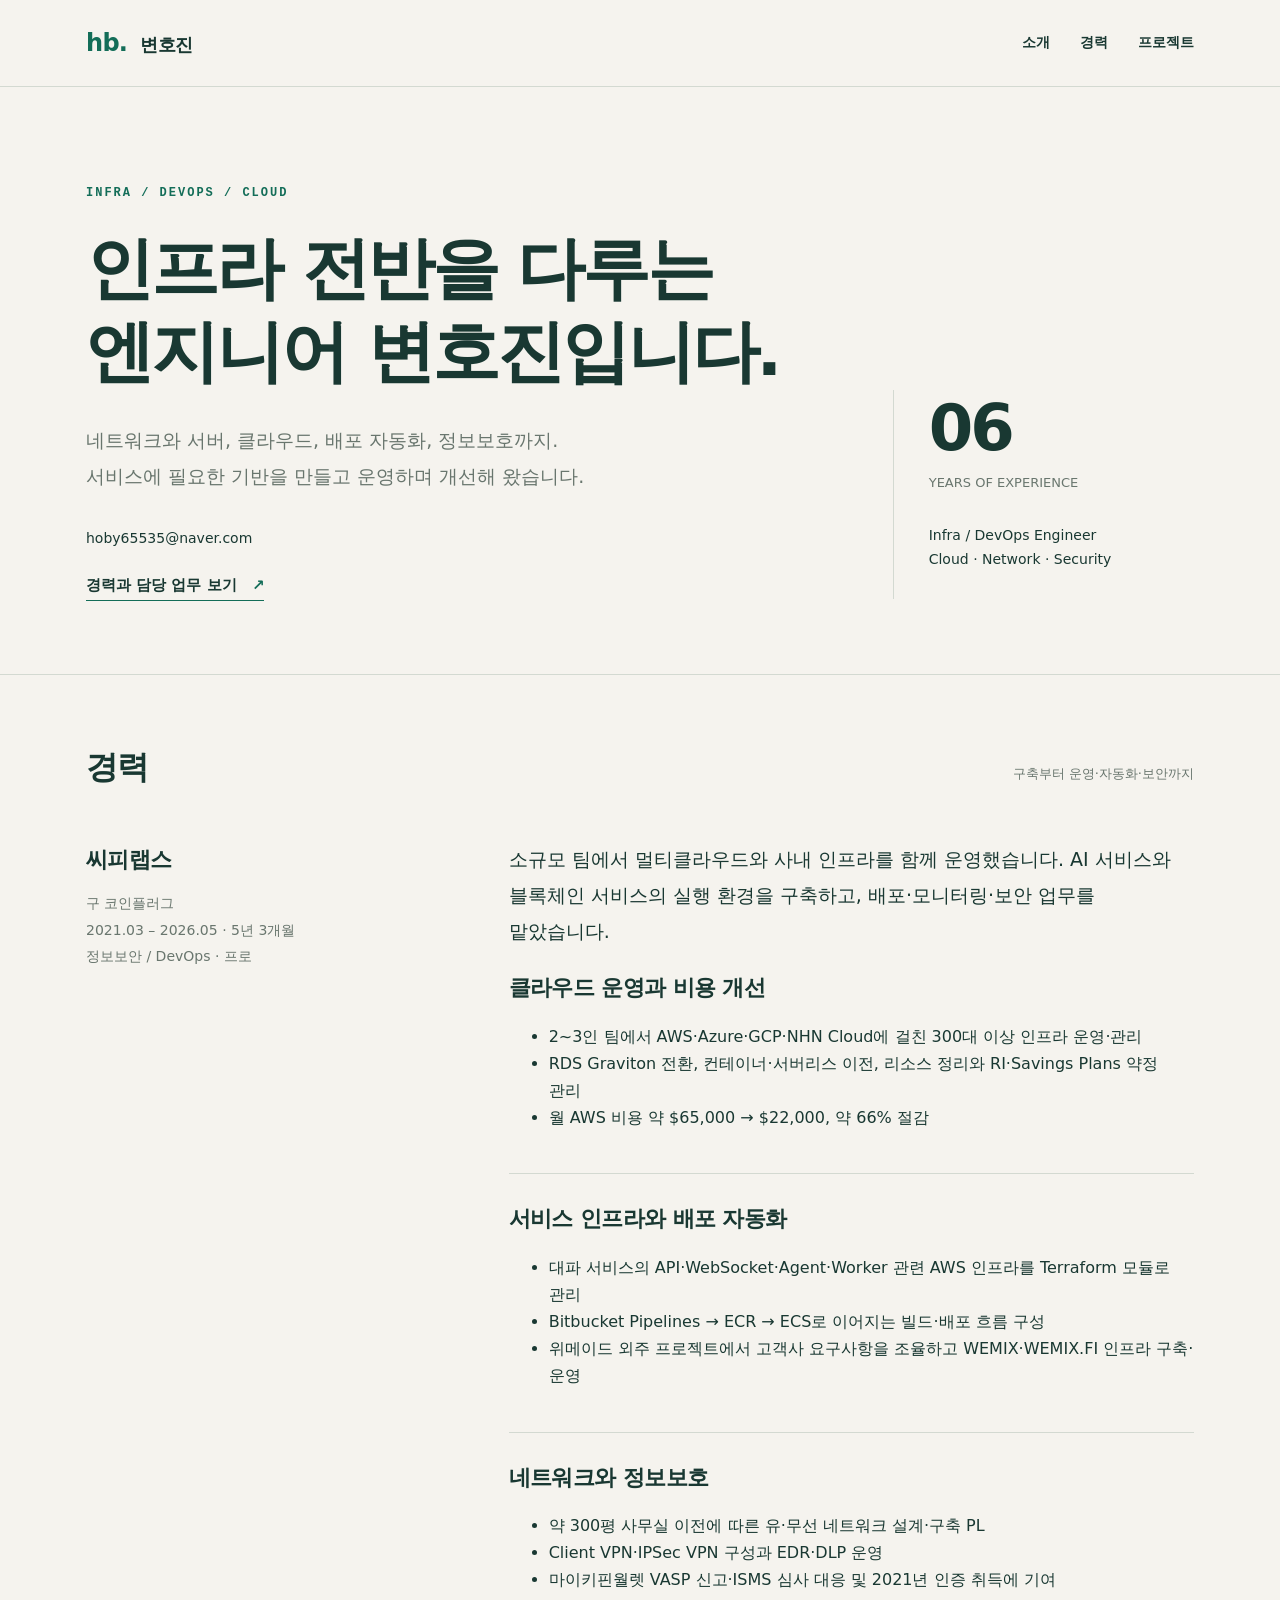
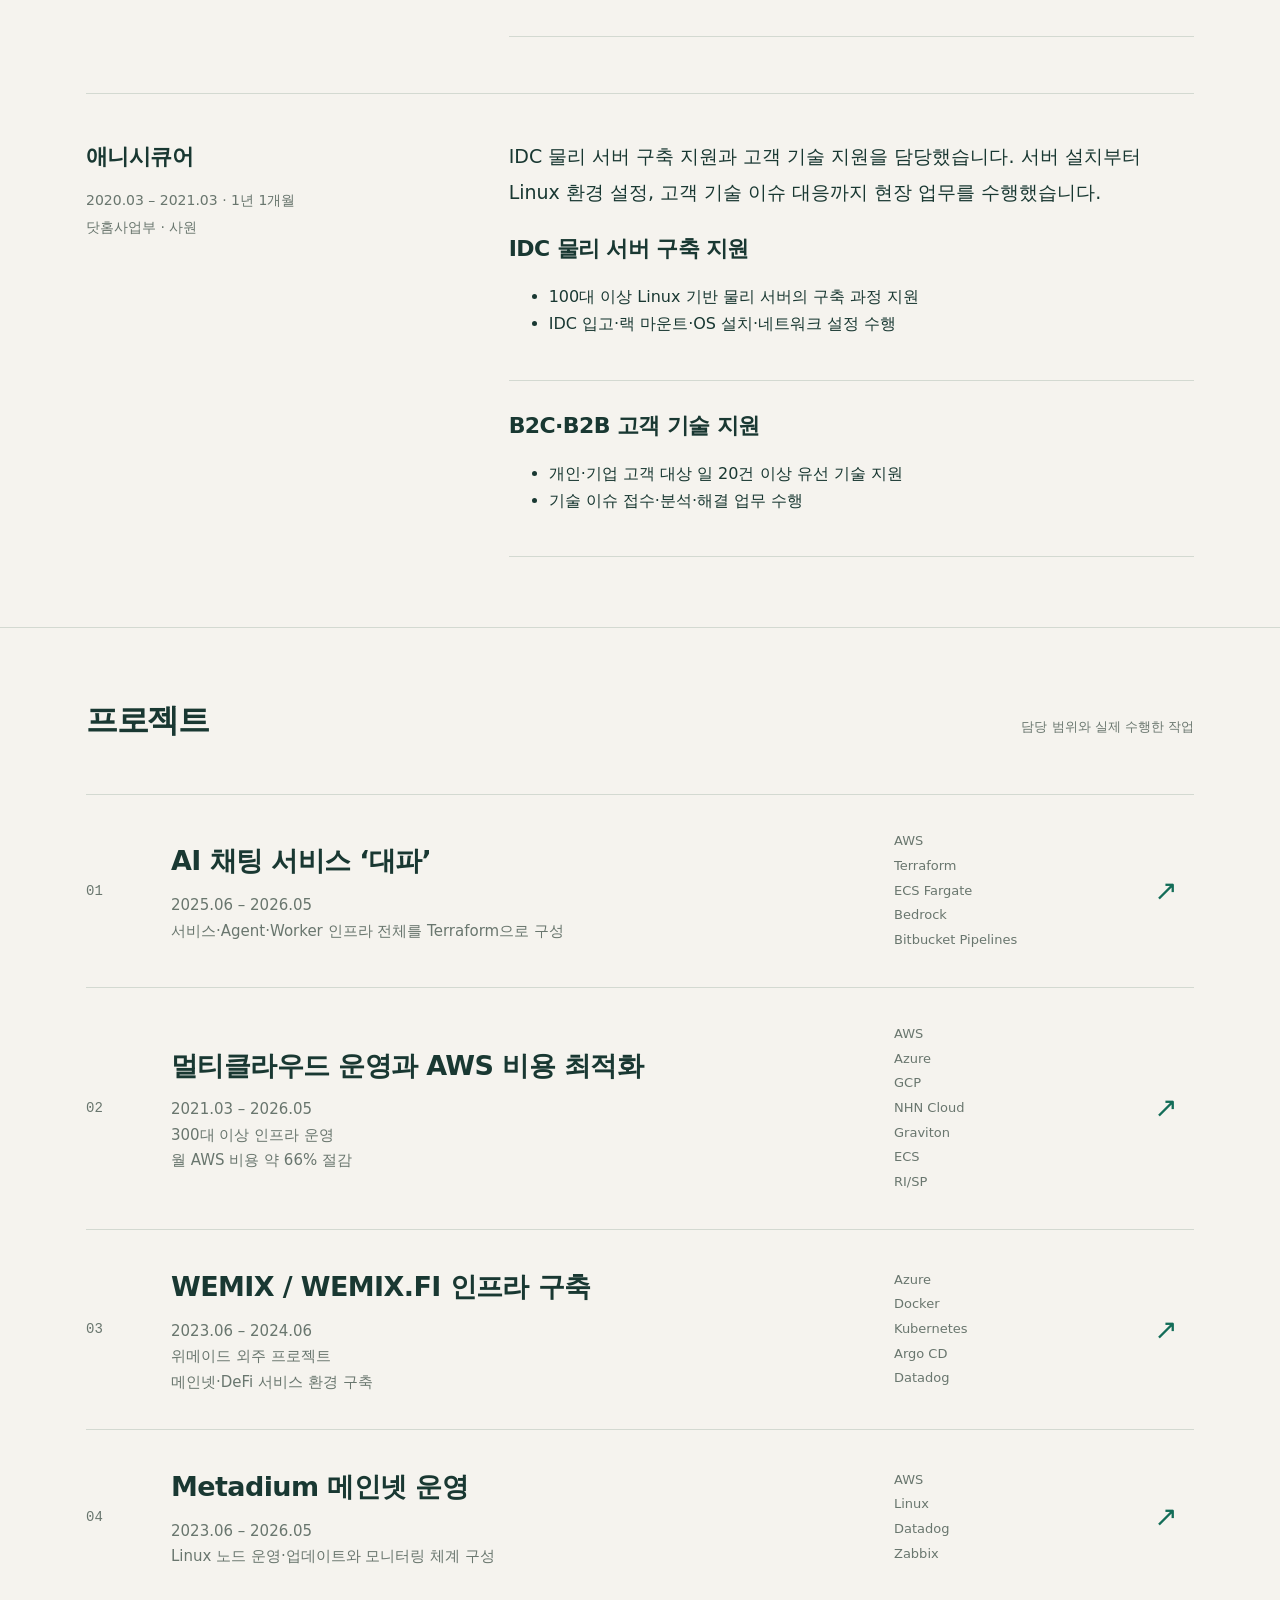
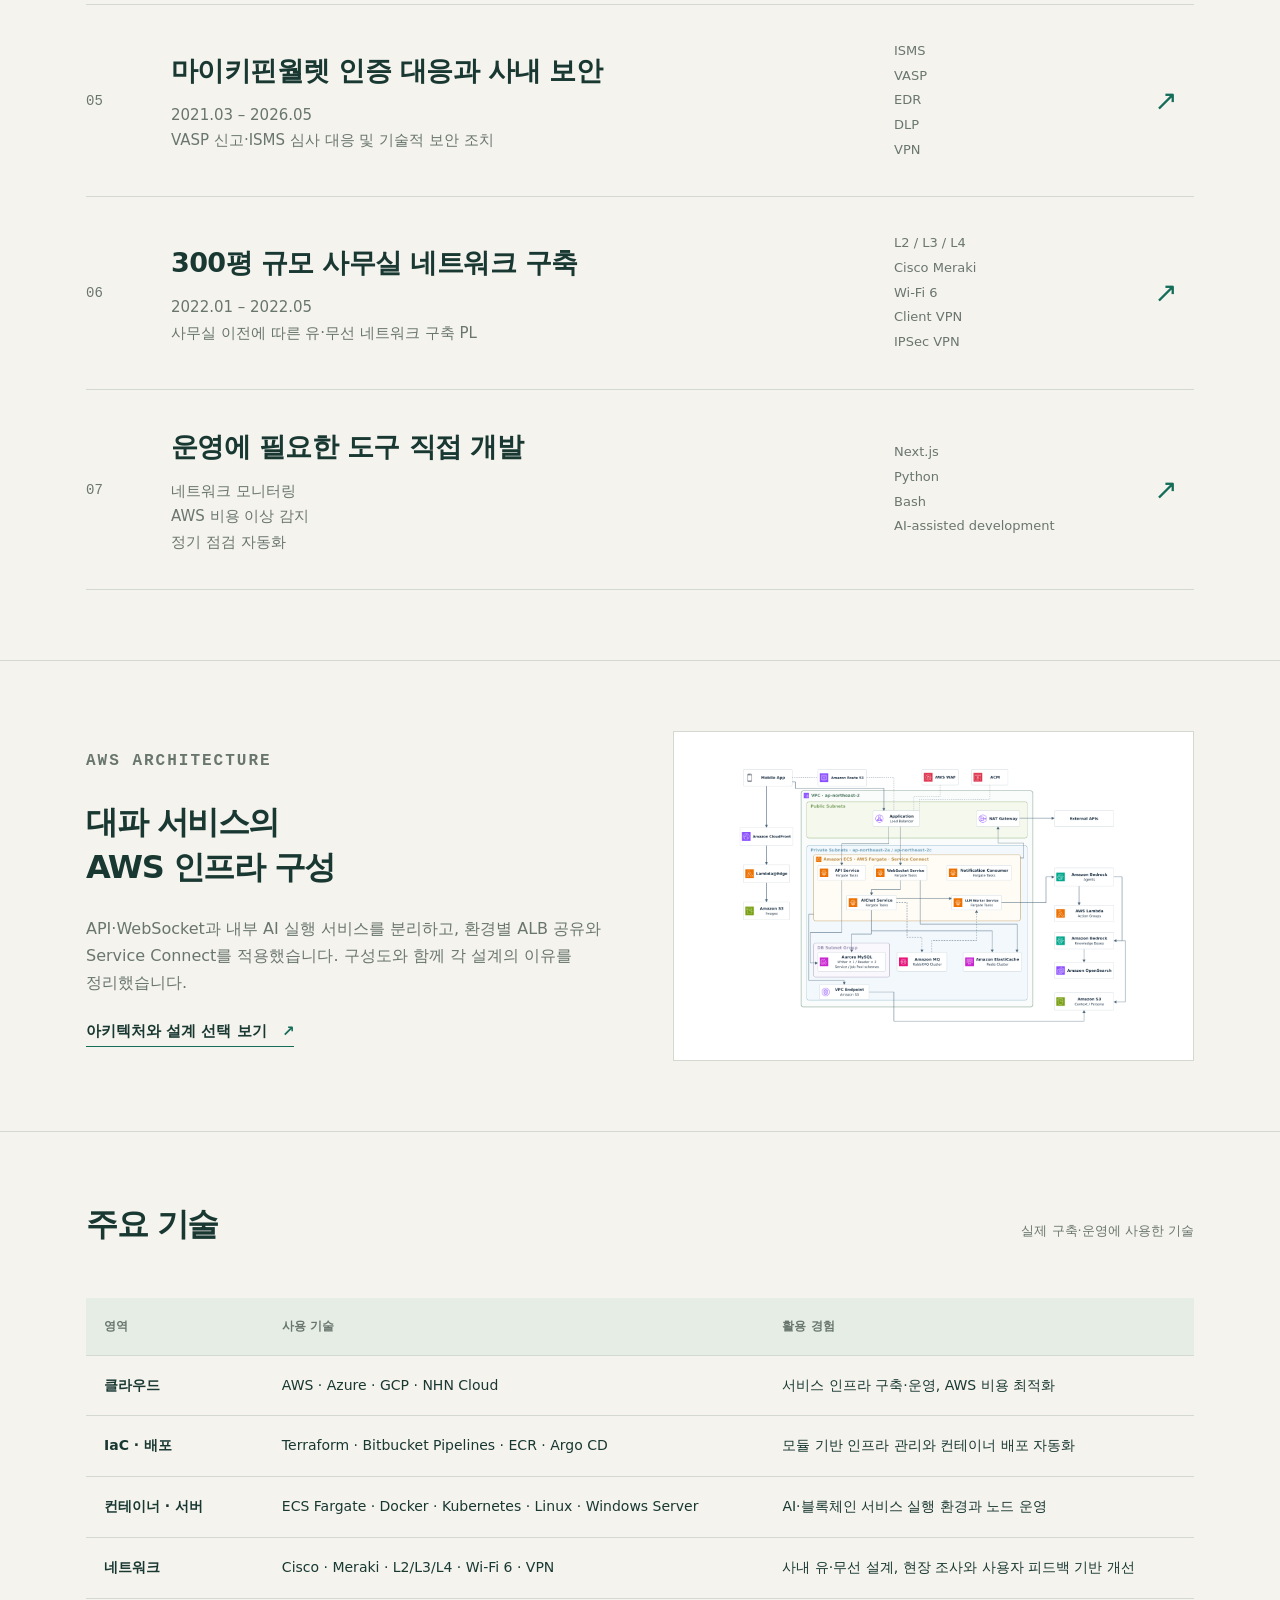
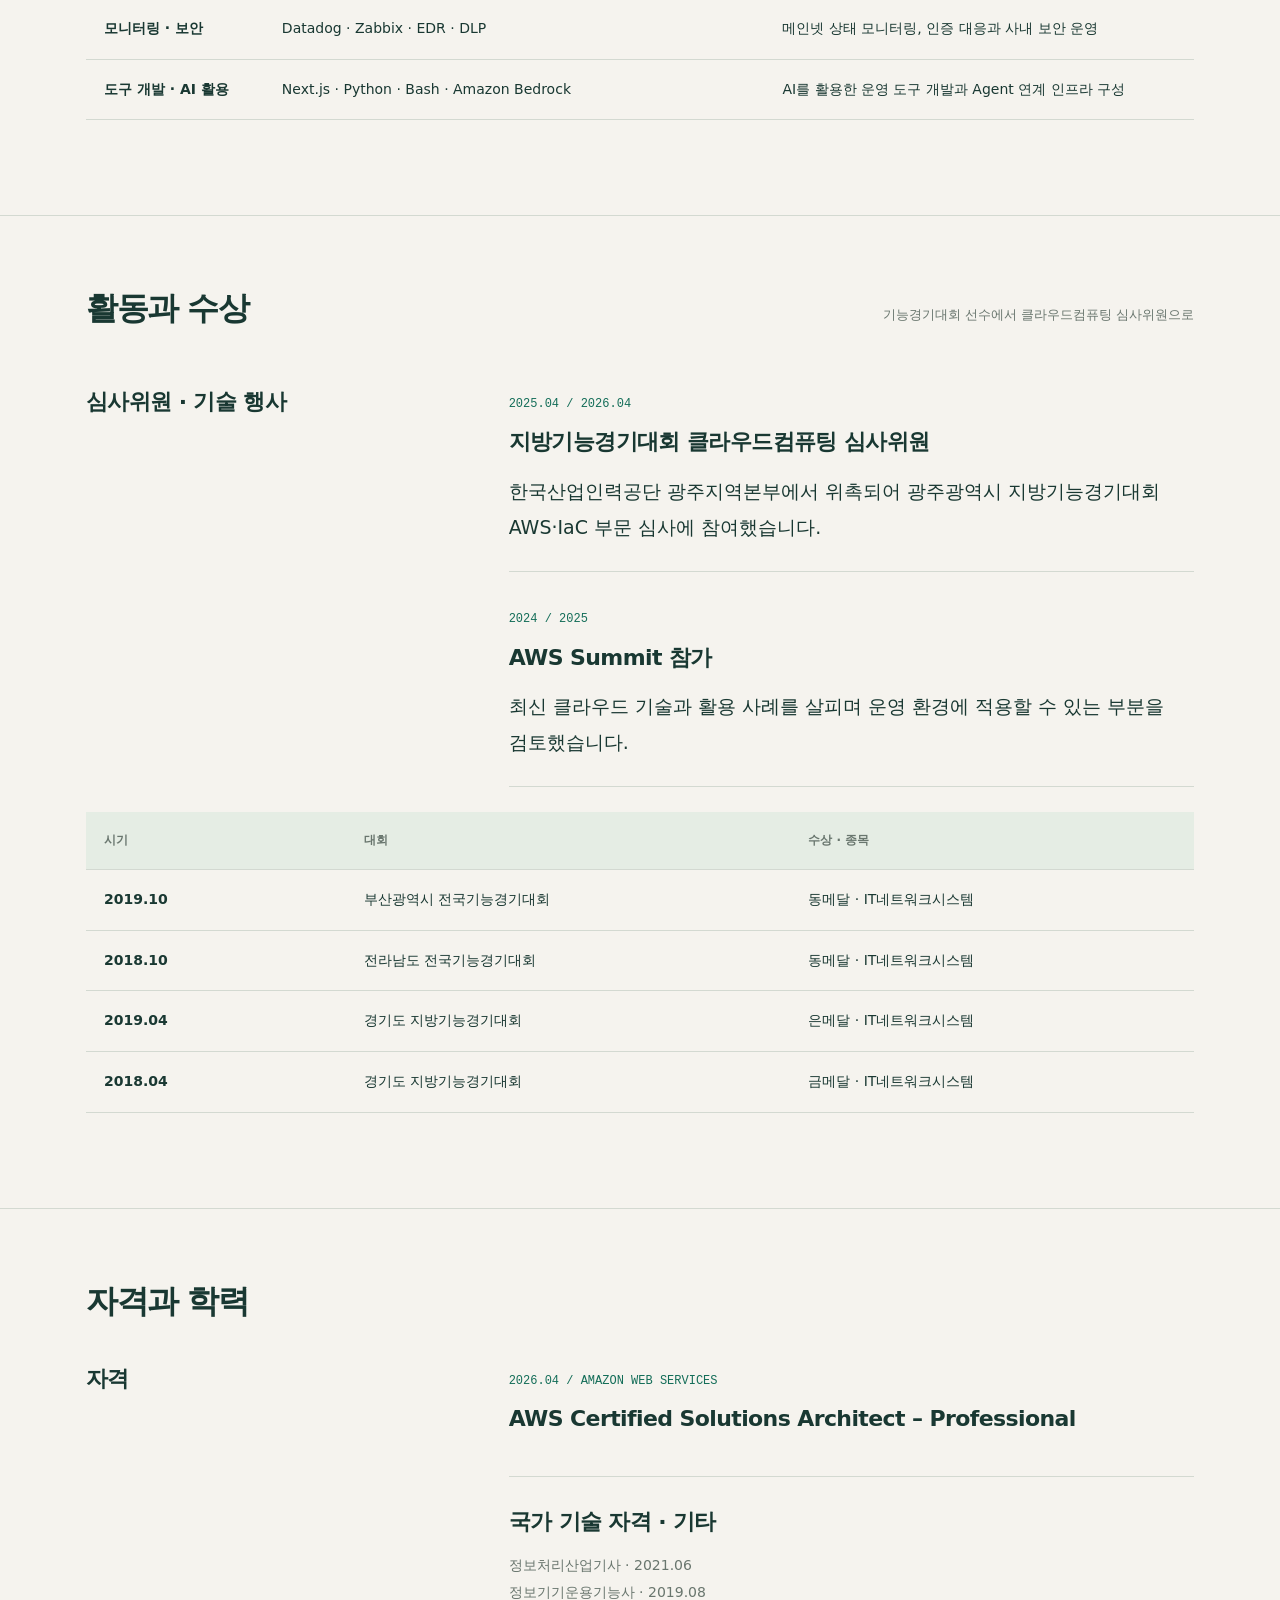
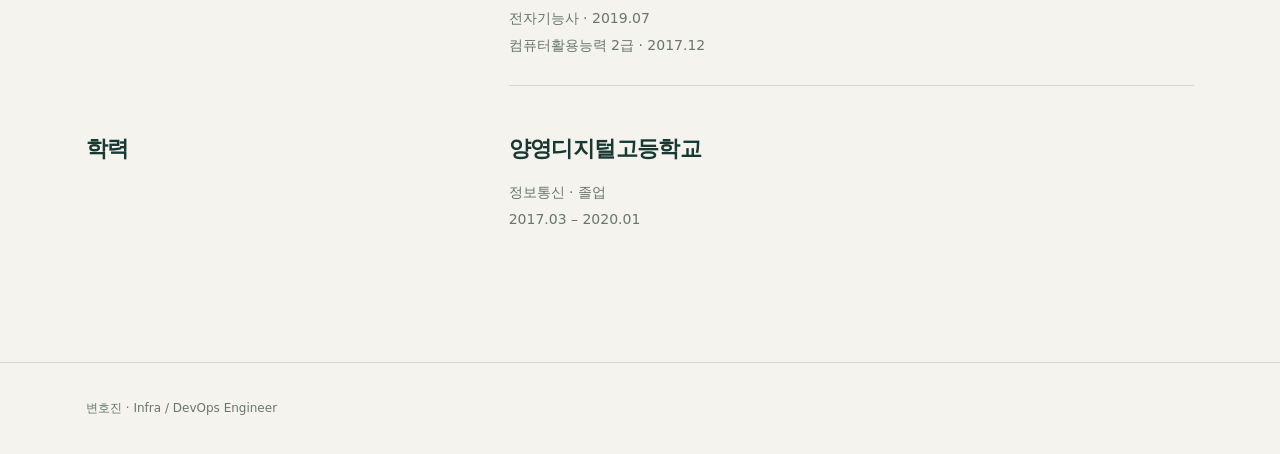
==== commit 9c2eb8ca: "Add diagrams to four infrastructure case studies and combine RI/SP" ====
--- a/index.html
+++ b/index.html
@@ -2,7 +2,7 @@
 <main id="main">
 <section class="hero" id="about"><div class="wrap"><p class="eyebrow">INFRA / DEVOPS / CLOUD</p><div class="hero-grid"><div><h1>인프라 전반을 다루는<br>엔지니어 변호진입니다.</h1><p class="lead">네트워크와 서버, 클라우드, 배포 자동화, 정보보호까지.<br>서비스에 필요한 기반을 만들고 운영하며 개선해 왔습니다.</p><p><a class="contact-email" href="mailto:hoby65535@naver.com" aria-label="변호진에게 이메일 보내기">hoby65535@naver.com</a></p><a class="text-link" href="#experience">경력과 담당 업무 보기</a></div><aside class="hero-aside"><div><strong>06</strong><small>YEARS OF EXPERIENCE</small></div><p>Infra / DevOps Engineer<br>Cloud · Network · Security</p></aside></div></div></section>
 <section class="section" id="experience"><div class="wrap"><div class="section-head"><h2>경력</h2><p>구축부터 운영·자동화·보안까지</p></div><div class="about"><div><h3>씨피랩스</h3><p class="credentials">구 코인플러그<br>2021.03 – 2026.05 · 5년 3개월<br>정보보안 / DevOps · 프로</p></div><div><p>소규모 팀에서 멀티클라우드와 사내 인프라를 함께 운영했습니다. AI 서비스와 블록체인 서비스의 실행 환경을 구축하고, 배포·모니터링·보안 업무를 맡았습니다.</p><div class="decision"><h3>클라우드 운영과 비용 개선</h3><ul><li>2~3인 팀에서 AWS·Azure·GCP·NHN Cloud에 걸친 300대 이상 인프라 운영·관리</li><li>RDS Graviton 전환, 컨테이너·서버리스 이전, 리소스 정리와 RI·Savings Plans 약정 관리</li><li>월 AWS 비용 약 $65,000 → $22,000, 약 66% 절감</li></ul></div><div class="decision"><h3>서비스 인프라와 배포 자동화</h3><ul><li>대파 서비스의 API·WebSocket·Agent·Worker 관련 AWS 인프라를 Terraform 모듈로 관리</li><li>Bitbucket Pipelines → ECR → ECS로 이어지는 빌드·배포 흐름 구성</li><li>위메이드 외주 프로젝트에서 고객사 요구사항을 조율하고 WEMIX·WEMIX.FI 인프라 구축·운영</li></ul></div><div class="decision"><h3>네트워크와 정보보호</h3><ul><li>약 300평 사무실 이전에 따른 유·무선 네트워크 설계·구축 PL</li><li>Client VPN·IPSec VPN 구성과 EDR·DLP 운영</li><li>마이키핀월렛 VASP 신고·ISMS 심사 대응 및 2021년 인증 취득에 기여</li></ul></div></div></div><div class="about" style="margin-top:56px;padding-top:44px;border-top:1px solid var(--line)"><div><h3>애니시큐어</h3><p class="credentials">2020.03 – 2021.03 · 1년 1개월<br>닷홈사업부 · 사원</p></div><div><p>IDC 물리 서버 구축 지원과 고객 기술 지원을 담당했습니다. 서버 설치부터 Linux 환경 설정, 고객 기술 이슈 대응까지 현장 업무를 수행했습니다.</p><div class="decision"><h3>IDC 물리 서버 구축 지원</h3><ul><li>100대 이상 Linux 기반 물리 서버의 구축 과정 지원</li><li>IDC 입고·랙 마운트·OS 설치·네트워크 설정 수행</li></ul></div><div class="decision"><h3>B2C·B2B 고객 기술 지원</h3><ul><li>개인·기업 고객 대상 일 20건 이상 유선 기술 지원</li><li>기술 이슈 접수·분석·해결 업무 수행</li></ul></div></div></div></div></section>
-<section class="section" id="work"><div class="wrap"><div class="section-head"><h2>프로젝트</h2><p>담당 범위와 실제 수행한 작업</p></div><a class="project" href="daepa.html"><span class="project-num">01</span><div><h3>AI 채팅 서비스 ‘대파’</h3><p>2025.06 – 2026.05<br>서비스·Agent·Worker 인프라 전체를 Terraform으로 구성</p></div><span class="project-tech">AWS<br>Terraform<br>ECS Fargate<br>Bedrock<br>Bitbucket Pipelines</span><span class="project-arrow" aria-hidden="true">↗</span></a><a class="project" href="cost.html"><span class="project-num">02</span><div><h3>멀티클라우드 운영과 AWS 비용 최적화</h3><p>2021.03 – 2026.05<br>300대 이상 인프라 운영<br>월 AWS 비용 약 66% 절감</p></div><span class="project-tech">AWS<br>Azure<br>GCP<br>NHN Cloud<br>Graviton<br>ECS<br>RI<br>SP</span><span class="project-arrow" aria-hidden="true">↗</span></a><a class="project" href="wemix.html"><span class="project-num">03</span><div><h3>WEMIX / WEMIX.FI 인프라 구축</h3><p>2023.06 – 2024.06<br>위메이드 외주 프로젝트<br>메인넷·DeFi 서비스 환경 구축</p></div><span class="project-tech">Azure<br>Docker<br>Kubernetes<br>Argo CD<br>Datadog</span><span class="project-arrow" aria-hidden="true">↗</span></a><a class="project" href="metadium.html"><span class="project-num">04</span><div><h3>Metadium 메인넷 운영</h3><p>2023.06 – 2026.05<br>Linux 노드 운영·업데이트와 모니터링 체계 구성</p></div><span class="project-tech">AWS<br>Linux<br>Datadog<br>Zabbix</span><span class="project-arrow" aria-hidden="true">↗</span></a><a class="project" href="security.html"><span class="project-num">05</span><div><h3>마이키핀월렛 인증 대응과 사내 보안</h3><p>2021.03 – 2026.05<br>VASP 신고·ISMS 심사 대응 및 기술적 보안 조치</p></div><span class="project-tech">ISMS<br>VASP<br>EDR<br>DLP<br>VPN</span><span class="project-arrow" aria-hidden="true">↗</span></a><a class="project" href="network.html"><span class="project-num">06</span><div><h3>300평 규모 사무실 네트워크 구축</h3><p>2022.01 – 2022.05<br>사무실 이전에 따른 유·무선 네트워크 구축 PL</p></div><span class="project-tech">L2 / L3 / L4<br>Cisco Meraki<br>Wi-Fi 6<br>Client VPN<br>IPSec VPN</span><span class="project-arrow" aria-hidden="true">↗</span></a><a class="project" href="tools.html"><span class="project-num">07</span><div><h3>운영에 필요한 도구 직접 개발</h3><p>네트워크 모니터링<br>AWS 비용 이상 감지<br>정기 점검 자동화</p></div><span class="project-tech">Next.js<br>Python<br>Bash<br>AI-assisted development</span><span class="project-arrow" aria-hidden="true">↗</span></a></div></section>
+<section class="section" id="work"><div class="wrap"><div class="section-head"><h2>프로젝트</h2><p>담당 범위와 실제 수행한 작업</p></div><a class="project" href="daepa.html"><span class="project-num">01</span><div><h3>AI 채팅 서비스 ‘대파’</h3><p>2025.06 – 2026.05<br>서비스·Agent·Worker 인프라 전체를 Terraform으로 구성</p></div><span class="project-tech">AWS<br>Terraform<br>ECS Fargate<br>Bedrock<br>Bitbucket Pipelines</span><span class="project-arrow" aria-hidden="true">↗</span></a><a class="project" href="cost.html"><span class="project-num">02</span><div><h3>멀티클라우드 운영과 AWS 비용 최적화</h3><p>2021.03 – 2026.05<br>300대 이상 인프라 운영<br>월 AWS 비용 약 66% 절감</p></div><span class="project-tech">AWS<br>Azure<br>GCP<br>NHN Cloud<br>Graviton<br>ECS<br>RI/SP</span><span class="project-arrow" aria-hidden="true">↗</span></a><a class="project" href="wemix.html"><span class="project-num">03</span><div><h3>WEMIX / WEMIX.FI 인프라 구축</h3><p>2023.06 – 2024.06<br>위메이드 외주 프로젝트<br>메인넷·DeFi 서비스 환경 구축</p></div><span class="project-tech">Azure<br>Docker<br>Kubernetes<br>Argo CD<br>Datadog</span><span class="project-arrow" aria-hidden="true">↗</span></a><a class="project" href="metadium.html"><span class="project-num">04</span><div><h3>Metadium 메인넷 운영</h3><p>2023.06 – 2026.05<br>Linux 노드 운영·업데이트와 모니터링 체계 구성</p></div><span class="project-tech">AWS<br>Linux<br>Datadog<br>Zabbix</span><span class="project-arrow" aria-hidden="true">↗</span></a><a class="project" href="security.html"><span class="project-num">05</span><div><h3>마이키핀월렛 인증 대응과 사내 보안</h3><p>2021.03 – 2026.05<br>VASP 신고·ISMS 심사 대응 및 기술적 보안 조치</p></div><span class="project-tech">ISMS<br>VASP<br>EDR<br>DLP<br>VPN</span><span class="project-arrow" aria-hidden="true">↗</span></a><a class="project" href="network.html"><span class="project-num">06</span><div><h3>300평 규모 사무실 네트워크 구축</h3><p>2022.01 – 2022.05<br>사무실 이전에 따른 유·무선 네트워크 구축 PL</p></div><span class="project-tech">L2 / L3 / L4<br>Cisco Meraki<br>Wi-Fi 6<br>Client VPN<br>IPSec VPN</span><span class="project-arrow" aria-hidden="true">↗</span></a><a class="project" href="tools.html"><span class="project-num">07</span><div><h3>운영에 필요한 도구 직접 개발</h3><p>네트워크 모니터링<br>AWS 비용 이상 감지<br>정기 점검 자동화</p></div><span class="project-tech">Next.js<br>Python<br>Bash<br>AI-assisted development</span><span class="project-arrow" aria-hidden="true">↗</span></a></div></section>
 <section class="section"><div class="wrap feature"><div><p class="eyebrow">AWS ARCHITECTURE</p><h2>대파 서비스의<br>AWS 인프라 구성</h2><p>API·WebSocket과 내부 AI 실행 서비스를 분리하고, 환경별 ALB 공유와 Service Connect를 적용했습니다. 구성도와 함께 각 설계의 이유를 정리했습니다.</p><a class="text-link" href="daepa.html#architecture">아키텍처와 설계 선택 보기</a></div><a class="image-preview" href="daepa.html#architecture" aria-label="대파 AWS 아키텍처 상세 보기"><img src="assets/daepa-architecture.png" alt="대파 AWS 서비스 아키텍처 미리보기" loading="lazy" width="3600" height="2610"></a></div></section>
 <section class="section" id="skills"><div class="wrap"><div class="section-head"><h2>주요 기술</h2><p>실제 구축·운영에 사용한 기술</p></div><div class="wide-table"><table><thead><tr><th scope="col">영역</th><th scope="col">사용 기술</th><th scope="col">활용 경험</th></tr></thead><tbody>
 <tr><td>클라우드</td><td>AWS · Azure · GCP · NHN Cloud</td><td>서비스 인프라 구축·운영, AWS 비용 최적화</td></tr>
@@ -15,4 +15,4 @@
 <section class="section" id="activities"><div class="wrap"><div class="section-head"><h2>활동과 수상</h2><p>기능경기대회 선수에서 클라우드컴퓨팅 심사위원으로</p></div><div class="about"><div><h3>심사위원 · 기술 행사</h3></div><div><div class="decision"><p class="number">2025.04 / 2026.04</p><h3>지방기능경기대회 클라우드컴퓨팅 심사위원</h3><p>한국산업인력공단 광주지역본부에서 위촉되어 광주광역시 지방기능경기대회 AWS·IaC 부문 심사에 참여했습니다.</p></div><div class="decision"><p class="number">2024 / 2025</p><h3>AWS Summit 참가</h3><p>최신 클라우드 기술과 활용 사례를 살피며 운영 환경에 적용할 수 있는 부분을 검토했습니다.</p></div></div></div><div class="wide-table"><table><thead><tr><th scope="col">시기</th><th scope="col">대회</th><th scope="col">수상 · 종목</th></tr></thead><tbody><tr><td>2019.10</td><td>부산광역시 전국기능경기대회</td><td>동메달 · IT네트워크시스템</td></tr><tr><td>2018.10</td><td>전라남도 전국기능경기대회</td><td>동메달 · IT네트워크시스템</td></tr><tr><td>2019.04</td><td>경기도 지방기능경기대회</td><td>은메달 · IT네트워크시스템</td></tr><tr><td>2018.04</td><td>경기도 지방기능경기대회</td><td>금메달 · IT네트워크시스템</td></tr></tbody></table></div></div></section>
 <section class="section" id="credentials"><div class="wrap"><div class="section-head"><h2>자격과 학력</h2></div><div class="about"><div><h3>자격</h3></div><div><div class="decision"><p class="number">2026.04 / AMAZON WEB SERVICES</p><h3>AWS Certified Solutions Architect – Professional</h3></div><div class="decision"><h3>국가 기술 자격 · 기타</h3><p class="credentials">정보처리산업기사 · 2021.06<br>정보기기운용기능사 · 2019.08<br>전자기능사 · 2019.07<br>컴퓨터활용능력 2급 · 2017.12</p></div></div></div><div class="about" style="margin-top:44px"><div><h3>학력</h3></div><div><h3>양영디지털고등학교</h3><p class="credentials">정보통신 · 졸업<br>2017.03 – 2020.01</p></div></div></div></section>
 
-</main><footer><div class="wrap foot"><span>변호진 · Infra / DevOps Engineer</span></div></footer></body></html>+</main><footer><div class="wrap foot"><span>변호진 · Infra / DevOps Engineer</span></div></footer></body></html>
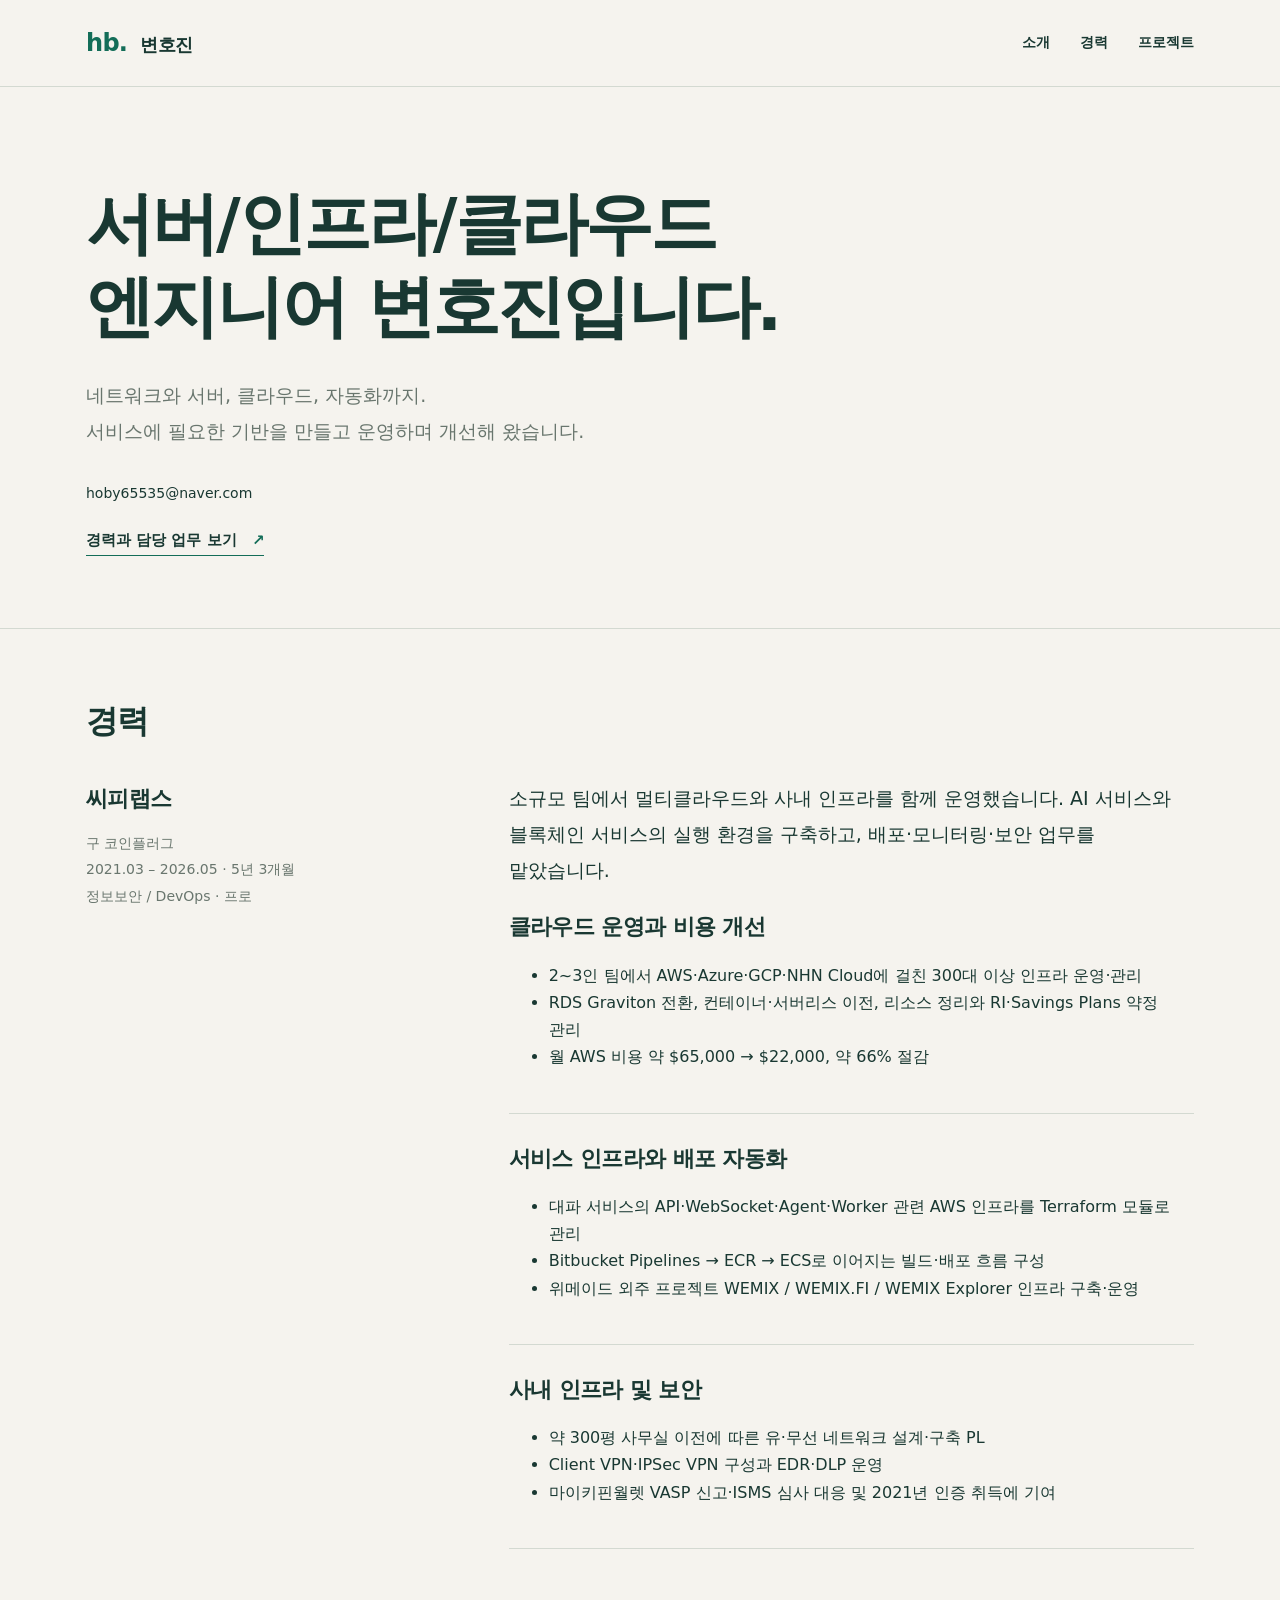
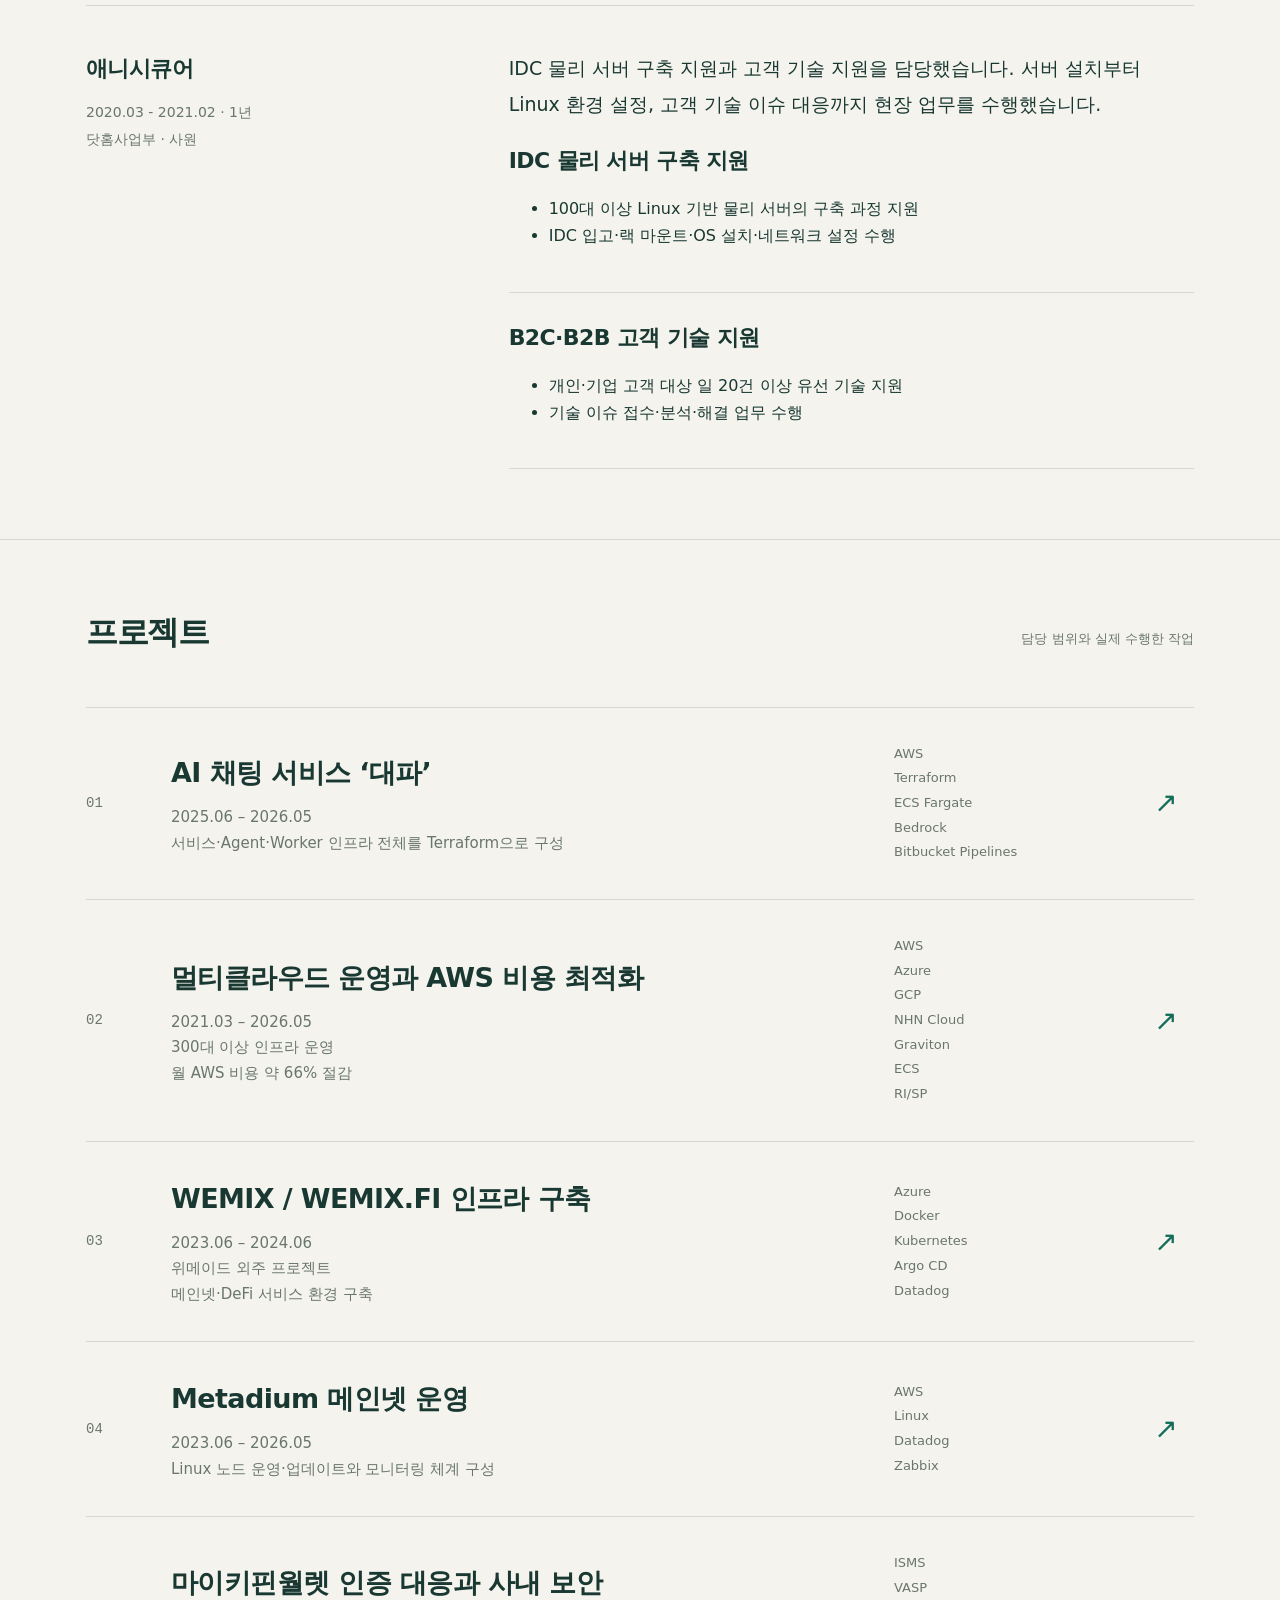
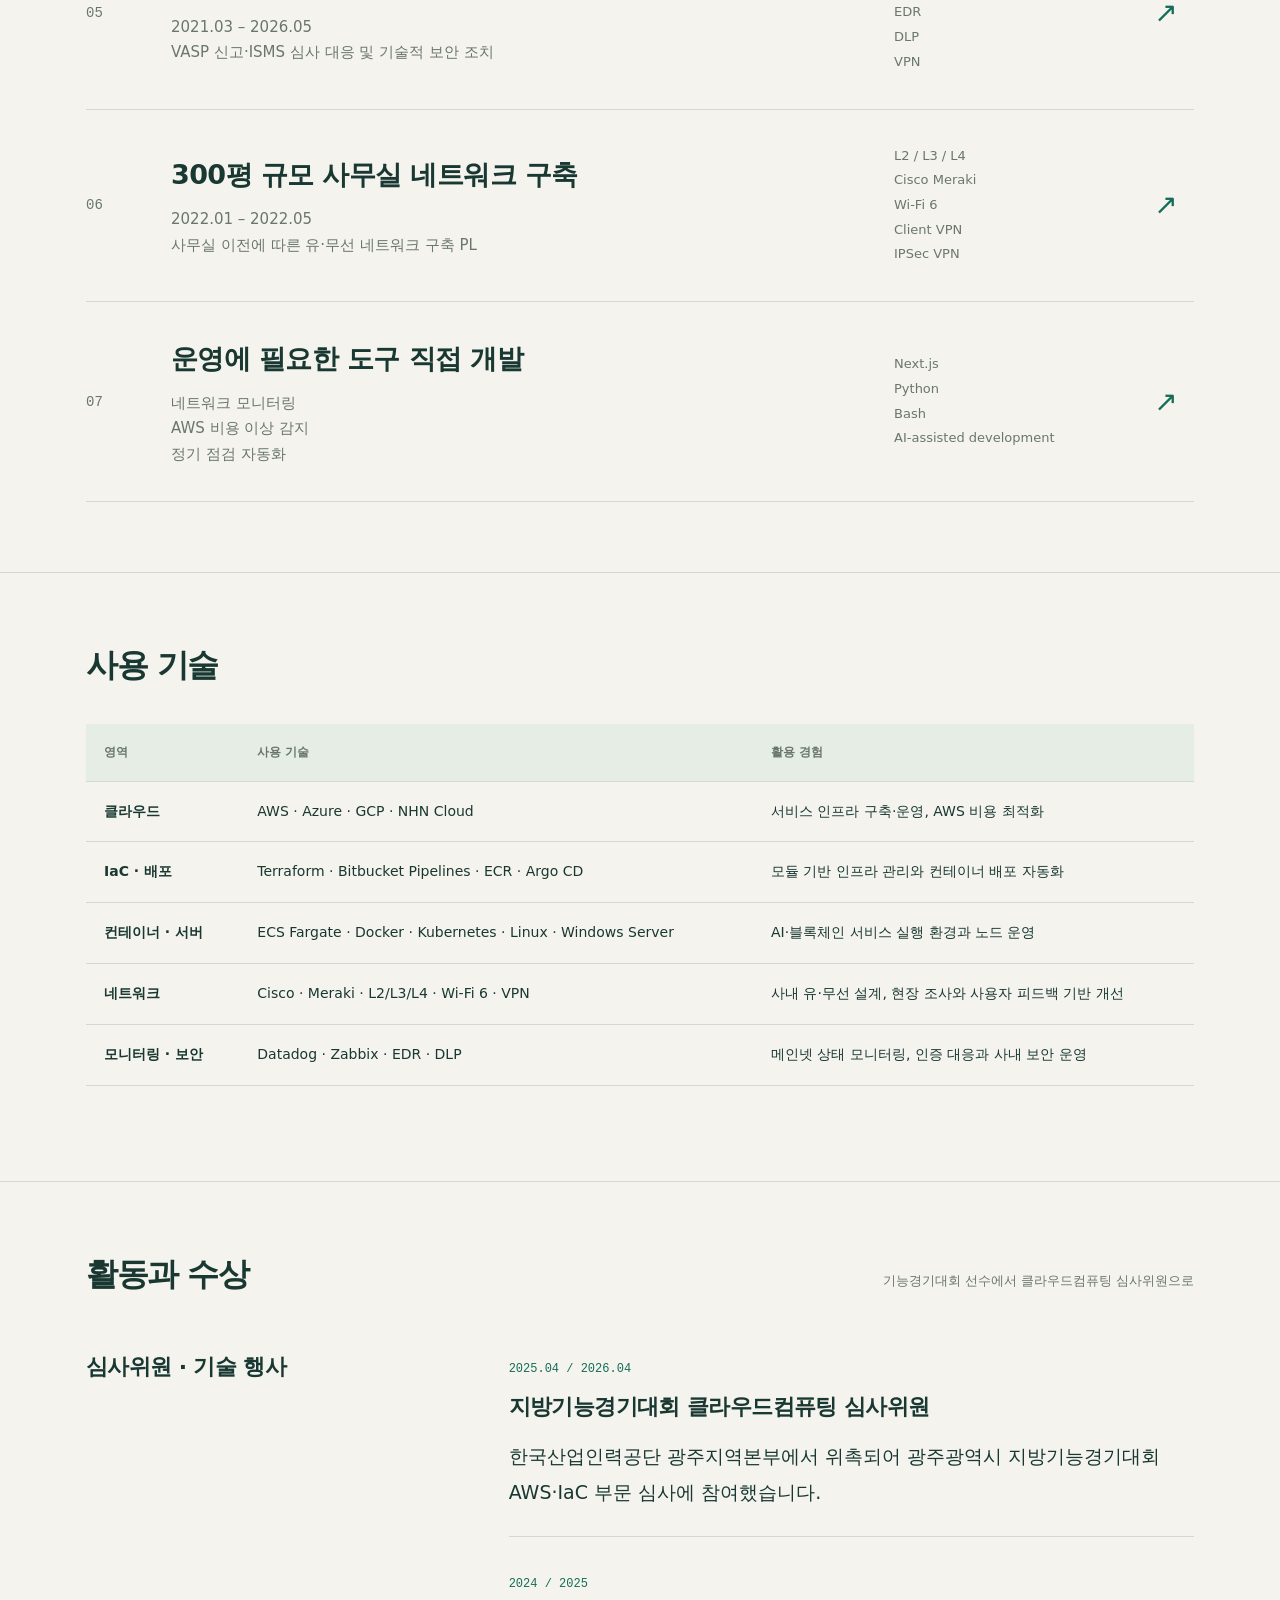
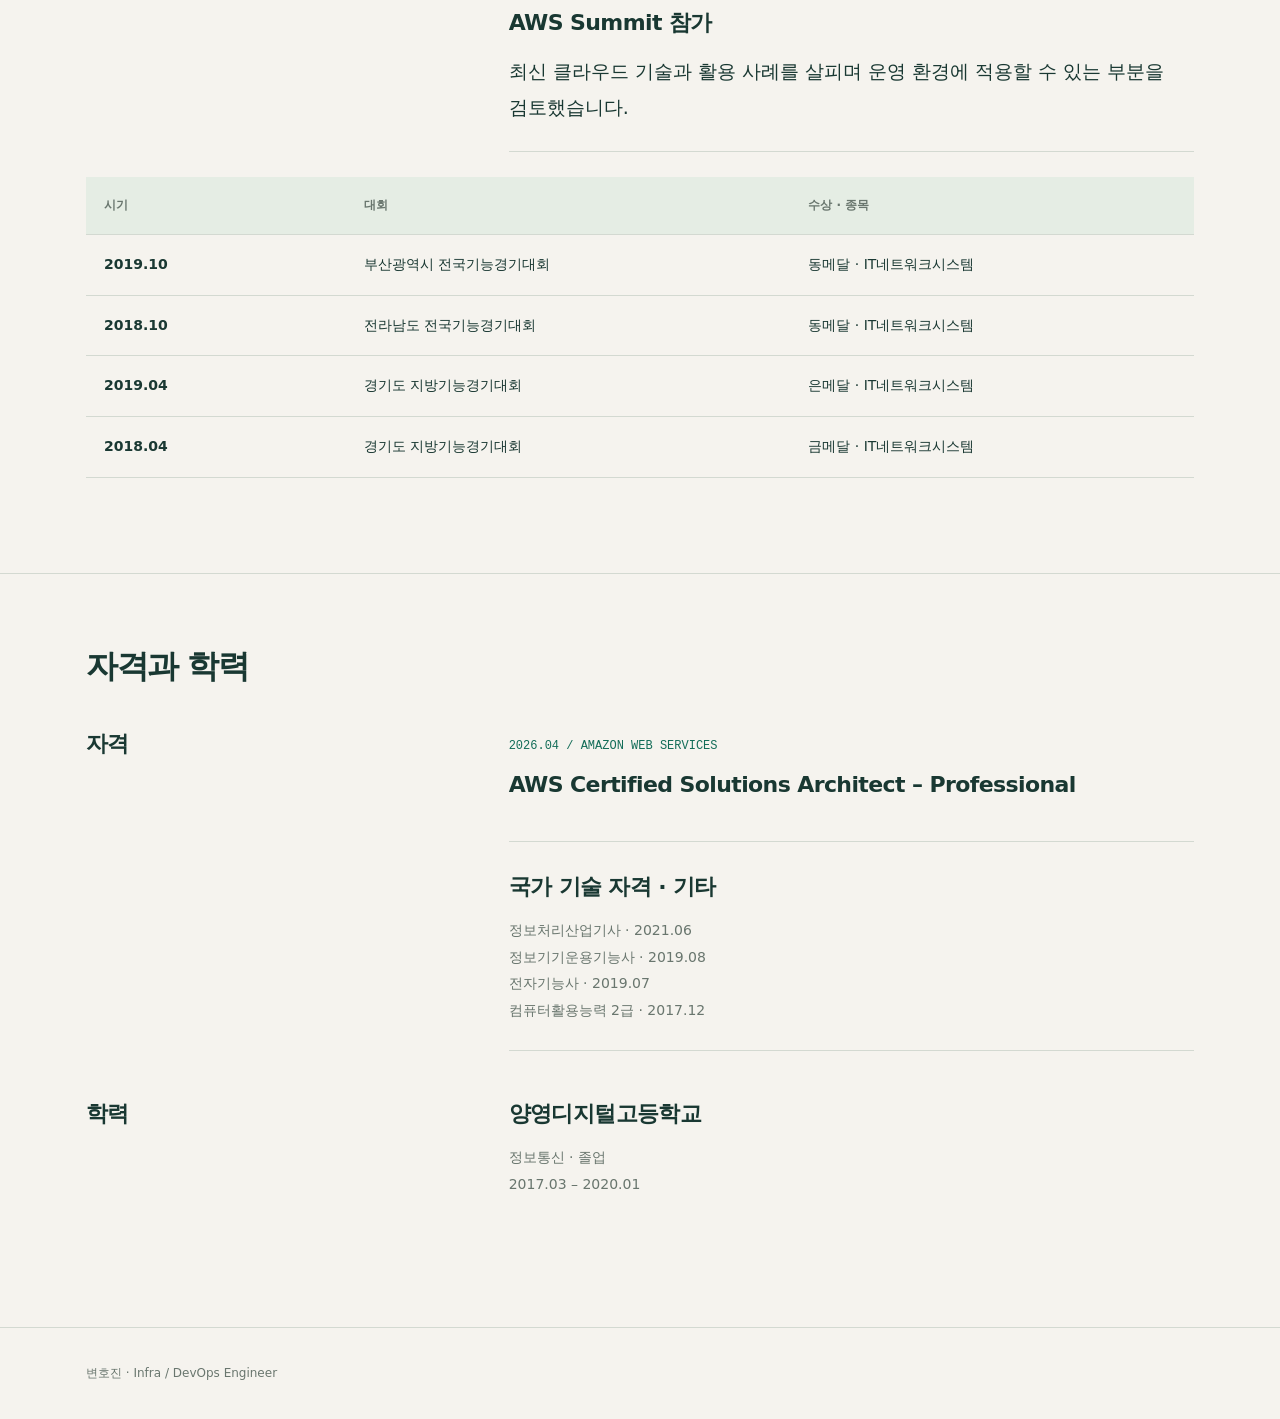
==== commit 339d68ef: "Revise hero and career copy and simplify homepage sections" ====
--- a/index.html
+++ b/index.html
@@ -1,16 +1,16 @@
 <!doctype html><html lang="ko"><head><meta charset="utf-8"><meta name="viewport" content="width=device-width,initial-scale=1"><title>변호진 · Infra / DevOps Engineer</title><meta name="description" content="변호진의 AWS 인프라 설계, 비용 최적화, 운영 자동화 포트폴리오."><meta name="theme-color" content="#193832"><link rel="stylesheet" href="assets/style.css?v=project-lines-v1"><script src="assets/app.js" defer></script></head><body><a class="skip" href="#main">본문으로 바로가기</a><header class="top"><div class="wrap top-inner"><a class="brand" href="index.html"><span>hb.</span>변호진</a><nav aria-label="주요 메뉴"><a href="index.html#about">소개</a><a href="index.html#experience">경력</a><a href="index.html#work">프로젝트</a></nav></div></header>
 <main id="main">
-<section class="hero" id="about"><div class="wrap"><p class="eyebrow">INFRA / DEVOPS / CLOUD</p><div class="hero-grid"><div><h1>인프라 전반을 다루는<br>엔지니어 변호진입니다.</h1><p class="lead">네트워크와 서버, 클라우드, 배포 자동화, 정보보호까지.<br>서비스에 필요한 기반을 만들고 운영하며 개선해 왔습니다.</p><p><a class="contact-email" href="mailto:hoby65535@naver.com" aria-label="변호진에게 이메일 보내기">hoby65535@naver.com</a></p><a class="text-link" href="#experience">경력과 담당 업무 보기</a></div><aside class="hero-aside"><div><strong>06</strong><small>YEARS OF EXPERIENCE</small></div><p>Infra / DevOps Engineer<br>Cloud · Network · Security</p></aside></div></div></section>
-<section class="section" id="experience"><div class="wrap"><div class="section-head"><h2>경력</h2><p>구축부터 운영·자동화·보안까지</p></div><div class="about"><div><h3>씨피랩스</h3><p class="credentials">구 코인플러그<br>2021.03 – 2026.05 · 5년 3개월<br>정보보안 / DevOps · 프로</p></div><div><p>소규모 팀에서 멀티클라우드와 사내 인프라를 함께 운영했습니다. AI 서비스와 블록체인 서비스의 실행 환경을 구축하고, 배포·모니터링·보안 업무를 맡았습니다.</p><div class="decision"><h3>클라우드 운영과 비용 개선</h3><ul><li>2~3인 팀에서 AWS·Azure·GCP·NHN Cloud에 걸친 300대 이상 인프라 운영·관리</li><li>RDS Graviton 전환, 컨테이너·서버리스 이전, 리소스 정리와 RI·Savings Plans 약정 관리</li><li>월 AWS 비용 약 $65,000 → $22,000, 약 66% 절감</li></ul></div><div class="decision"><h3>서비스 인프라와 배포 자동화</h3><ul><li>대파 서비스의 API·WebSocket·Agent·Worker 관련 AWS 인프라를 Terraform 모듈로 관리</li><li>Bitbucket Pipelines → ECR → ECS로 이어지는 빌드·배포 흐름 구성</li><li>위메이드 외주 프로젝트에서 고객사 요구사항을 조율하고 WEMIX·WEMIX.FI 인프라 구축·운영</li></ul></div><div class="decision"><h3>네트워크와 정보보호</h3><ul><li>약 300평 사무실 이전에 따른 유·무선 네트워크 설계·구축 PL</li><li>Client VPN·IPSec VPN 구성과 EDR·DLP 운영</li><li>마이키핀월렛 VASP 신고·ISMS 심사 대응 및 2021년 인증 취득에 기여</li></ul></div></div></div><div class="about" style="margin-top:56px;padding-top:44px;border-top:1px solid var(--line)"><div><h3>애니시큐어</h3><p class="credentials">2020.03 – 2021.03 · 1년 1개월<br>닷홈사업부 · 사원</p></div><div><p>IDC 물리 서버 구축 지원과 고객 기술 지원을 담당했습니다. 서버 설치부터 Linux 환경 설정, 고객 기술 이슈 대응까지 현장 업무를 수행했습니다.</p><div class="decision"><h3>IDC 물리 서버 구축 지원</h3><ul><li>100대 이상 Linux 기반 물리 서버의 구축 과정 지원</li><li>IDC 입고·랙 마운트·OS 설치·네트워크 설정 수행</li></ul></div><div class="decision"><h3>B2C·B2B 고객 기술 지원</h3><ul><li>개인·기업 고객 대상 일 20건 이상 유선 기술 지원</li><li>기술 이슈 접수·분석·해결 업무 수행</li></ul></div></div></div></div></section>
+<section class="hero" id="about"><div class="wrap"><div class="hero-grid" style="grid-template-columns:1fr"><div><h1>서버/인프라/클라우드<br>엔지니어 변호진입니다.</h1><p class="lead">네트워크와 서버, 클라우드, 자동화까지.<br>서비스에 필요한 기반을 만들고 운영하며 개선해 왔습니다.</p><p><a class="contact-email" href="mailto:hoby65535@naver.com" aria-label="변호진에게 이메일 보내기">hoby65535@naver.com</a></p><a class="text-link" href="#experience">경력과 담당 업무 보기</a></div></div></div></section>
+<section class="section" id="experience"><div class="wrap"><div class="section-head"><h2>경력</h2></div><div class="about"><div><h3>씨피랩스</h3><p class="credentials">구 코인플러그<br>2021.03 – 2026.05 · 5년 3개월<br>정보보안 / DevOps · 프로</p></div><div><p>소규모 팀에서 멀티클라우드와 사내 인프라를 함께 운영했습니다. AI 서비스와 블록체인 서비스의 실행 환경을 구축하고, 배포·모니터링·보안 업무를 맡았습니다.</p><div class="decision"><h3>클라우드 운영과 비용 개선</h3><ul><li>2~3인 팀에서 AWS·Azure·GCP·NHN Cloud에 걸친 300대 이상 인프라 운영·관리</li><li>RDS Graviton 전환, 컨테이너·서버리스 이전, 리소스 정리와 RI·Savings Plans 약정 관리</li><li>월 AWS 비용 약 $65,000 → $22,000, 약 66% 절감</li></ul></div><div class="decision"><h3>서비스 인프라와 배포 자동화</h3><ul><li>대파 서비스의 API·WebSocket·Agent·Worker 관련 AWS 인프라를 Terraform 모듈로 관리</li><li>Bitbucket Pipelines → ECR → ECS로 이어지는 빌드·배포 흐름 구성</li><li>위메이드 외주 프로젝트 WEMIX / WEMIX.FI / WEMIX Explorer 인프라 구축·운영</li></ul></div><div class="decision"><h3>사내 인프라 및 보안</h3><ul><li>약 300평 사무실 이전에 따른 유·무선 네트워크 설계·구축 PL</li><li>Client VPN·IPSec VPN 구성과 EDR·DLP 운영</li><li>마이키핀월렛 VASP 신고·ISMS 심사 대응 및 2021년 인증 취득에 기여</li></ul></div></div></div><div class="about" style="margin-top:56px;padding-top:44px;border-top:1px solid var(--line)"><div><h3>애니시큐어</h3><p class="credentials">2020.03 - 2021.02 · 1년<br>닷홈사업부 · 사원</p></div><div><p>IDC 물리 서버 구축 지원과 고객 기술 지원을 담당했습니다. 서버 설치부터 Linux 환경 설정, 고객 기술 이슈 대응까지 현장 업무를 수행했습니다.</p><div class="decision"><h3>IDC 물리 서버 구축 지원</h3><ul><li>100대 이상 Linux 기반 물리 서버의 구축 과정 지원</li><li>IDC 입고·랙 마운트·OS 설치·네트워크 설정 수행</li></ul></div><div class="decision"><h3>B2C·B2B 고객 기술 지원</h3><ul><li>개인·기업 고객 대상 일 20건 이상 유선 기술 지원</li><li>기술 이슈 접수·분석·해결 업무 수행</li></ul></div></div></div></div></section>
 <section class="section" id="work"><div class="wrap"><div class="section-head"><h2>프로젝트</h2><p>담당 범위와 실제 수행한 작업</p></div><a class="project" href="daepa.html"><span class="project-num">01</span><div><h3>AI 채팅 서비스 ‘대파’</h3><p>2025.06 – 2026.05<br>서비스·Agent·Worker 인프라 전체를 Terraform으로 구성</p></div><span class="project-tech">AWS<br>Terraform<br>ECS Fargate<br>Bedrock<br>Bitbucket Pipelines</span><span class="project-arrow" aria-hidden="true">↗</span></a><a class="project" href="cost.html"><span class="project-num">02</span><div><h3>멀티클라우드 운영과 AWS 비용 최적화</h3><p>2021.03 – 2026.05<br>300대 이상 인프라 운영<br>월 AWS 비용 약 66% 절감</p></div><span class="project-tech">AWS<br>Azure<br>GCP<br>NHN Cloud<br>Graviton<br>ECS<br>RI/SP</span><span class="project-arrow" aria-hidden="true">↗</span></a><a class="project" href="wemix.html"><span class="project-num">03</span><div><h3>WEMIX / WEMIX.FI 인프라 구축</h3><p>2023.06 – 2024.06<br>위메이드 외주 프로젝트<br>메인넷·DeFi 서비스 환경 구축</p></div><span class="project-tech">Azure<br>Docker<br>Kubernetes<br>Argo CD<br>Datadog</span><span class="project-arrow" aria-hidden="true">↗</span></a><a class="project" href="metadium.html"><span class="project-num">04</span><div><h3>Metadium 메인넷 운영</h3><p>2023.06 – 2026.05<br>Linux 노드 운영·업데이트와 모니터링 체계 구성</p></div><span class="project-tech">AWS<br>Linux<br>Datadog<br>Zabbix</span><span class="project-arrow" aria-hidden="true">↗</span></a><a class="project" href="security.html"><span class="project-num">05</span><div><h3>마이키핀월렛 인증 대응과 사내 보안</h3><p>2021.03 – 2026.05<br>VASP 신고·ISMS 심사 대응 및 기술적 보안 조치</p></div><span class="project-tech">ISMS<br>VASP<br>EDR<br>DLP<br>VPN</span><span class="project-arrow" aria-hidden="true">↗</span></a><a class="project" href="network.html"><span class="project-num">06</span><div><h3>300평 규모 사무실 네트워크 구축</h3><p>2022.01 – 2022.05<br>사무실 이전에 따른 유·무선 네트워크 구축 PL</p></div><span class="project-tech">L2 / L3 / L4<br>Cisco Meraki<br>Wi-Fi 6<br>Client VPN<br>IPSec VPN</span><span class="project-arrow" aria-hidden="true">↗</span></a><a class="project" href="tools.html"><span class="project-num">07</span><div><h3>운영에 필요한 도구 직접 개발</h3><p>네트워크 모니터링<br>AWS 비용 이상 감지<br>정기 점검 자동화</p></div><span class="project-tech">Next.js<br>Python<br>Bash<br>AI-assisted development</span><span class="project-arrow" aria-hidden="true">↗</span></a></div></section>
-<section class="section"><div class="wrap feature"><div><p class="eyebrow">AWS ARCHITECTURE</p><h2>대파 서비스의<br>AWS 인프라 구성</h2><p>API·WebSocket과 내부 AI 실행 서비스를 분리하고, 환경별 ALB 공유와 Service Connect를 적용했습니다. 구성도와 함께 각 설계의 이유를 정리했습니다.</p><a class="text-link" href="daepa.html#architecture">아키텍처와 설계 선택 보기</a></div><a class="image-preview" href="daepa.html#architecture" aria-label="대파 AWS 아키텍처 상세 보기"><img src="assets/daepa-architecture.png" alt="대파 AWS 서비스 아키텍처 미리보기" loading="lazy" width="3600" height="2610"></a></div></section>
-<section class="section" id="skills"><div class="wrap"><div class="section-head"><h2>주요 기술</h2><p>실제 구축·운영에 사용한 기술</p></div><div class="wide-table"><table><thead><tr><th scope="col">영역</th><th scope="col">사용 기술</th><th scope="col">활용 경험</th></tr></thead><tbody>
+
+<section class="section" id="skills"><div class="wrap"><div class="section-head"><h2>사용 기술</h2></div><div class="wide-table"><table><thead><tr><th scope="col">영역</th><th scope="col">사용 기술</th><th scope="col">활용 경험</th></tr></thead><tbody>
 <tr><td>클라우드</td><td>AWS · Azure · GCP · NHN Cloud</td><td>서비스 인프라 구축·운영, AWS 비용 최적화</td></tr>
 <tr><td>IaC · 배포</td><td>Terraform · Bitbucket Pipelines · ECR · Argo CD</td><td>모듈 기반 인프라 관리와 컨테이너 배포 자동화</td></tr>
 <tr><td>컨테이너 · 서버</td><td>ECS Fargate · Docker · Kubernetes · Linux · Windows Server</td><td>AI·블록체인 서비스 실행 환경과 노드 운영</td></tr>
 <tr><td>네트워크</td><td>Cisco · Meraki · L2/L3/L4 · Wi-Fi 6 · VPN</td><td>사내 유·무선 설계, 현장 조사와 사용자 피드백 기반 개선</td></tr>
 <tr><td>모니터링 · 보안</td><td>Datadog · Zabbix · EDR · DLP</td><td>메인넷 상태 모니터링, 인증 대응과 사내 보안 운영</td></tr>
-<tr><td>도구 개발 · AI 활용</td><td>Next.js · Python · Bash · Amazon Bedrock</td><td>AI를 활용한 운영 도구 개발과 Agent 연계 인프라 구성</td></tr>
+
 </tbody></table></div></div></section>
 <section class="section" id="activities"><div class="wrap"><div class="section-head"><h2>활동과 수상</h2><p>기능경기대회 선수에서 클라우드컴퓨팅 심사위원으로</p></div><div class="about"><div><h3>심사위원 · 기술 행사</h3></div><div><div class="decision"><p class="number">2025.04 / 2026.04</p><h3>지방기능경기대회 클라우드컴퓨팅 심사위원</h3><p>한국산업인력공단 광주지역본부에서 위촉되어 광주광역시 지방기능경기대회 AWS·IaC 부문 심사에 참여했습니다.</p></div><div class="decision"><p class="number">2024 / 2025</p><h3>AWS Summit 참가</h3><p>최신 클라우드 기술과 활용 사례를 살피며 운영 환경에 적용할 수 있는 부분을 검토했습니다.</p></div></div></div><div class="wide-table"><table><thead><tr><th scope="col">시기</th><th scope="col">대회</th><th scope="col">수상 · 종목</th></tr></thead><tbody><tr><td>2019.10</td><td>부산광역시 전국기능경기대회</td><td>동메달 · IT네트워크시스템</td></tr><tr><td>2018.10</td><td>전라남도 전국기능경기대회</td><td>동메달 · IT네트워크시스템</td></tr><tr><td>2019.04</td><td>경기도 지방기능경기대회</td><td>은메달 · IT네트워크시스템</td></tr><tr><td>2018.04</td><td>경기도 지방기능경기대회</td><td>금메달 · IT네트워크시스템</td></tr></tbody></table></div></div></section>
 <section class="section" id="credentials"><div class="wrap"><div class="section-head"><h2>자격과 학력</h2></div><div class="about"><div><h3>자격</h3></div><div><div class="decision"><p class="number">2026.04 / AMAZON WEB SERVICES</p><h3>AWS Certified Solutions Architect – Professional</h3></div><div class="decision"><h3>국가 기술 자격 · 기타</h3><p class="credentials">정보처리산업기사 · 2021.06<br>정보기기운용기능사 · 2019.08<br>전자기능사 · 2019.07<br>컴퓨터활용능력 2급 · 2017.12</p></div></div></div><div class="about" style="margin-top:44px"><div><h3>학력</h3></div><div><h3>양영디지털고등학교</h3><p class="credentials">정보통신 · 졸업<br>2017.03 – 2020.01</p></div></div></div></section>
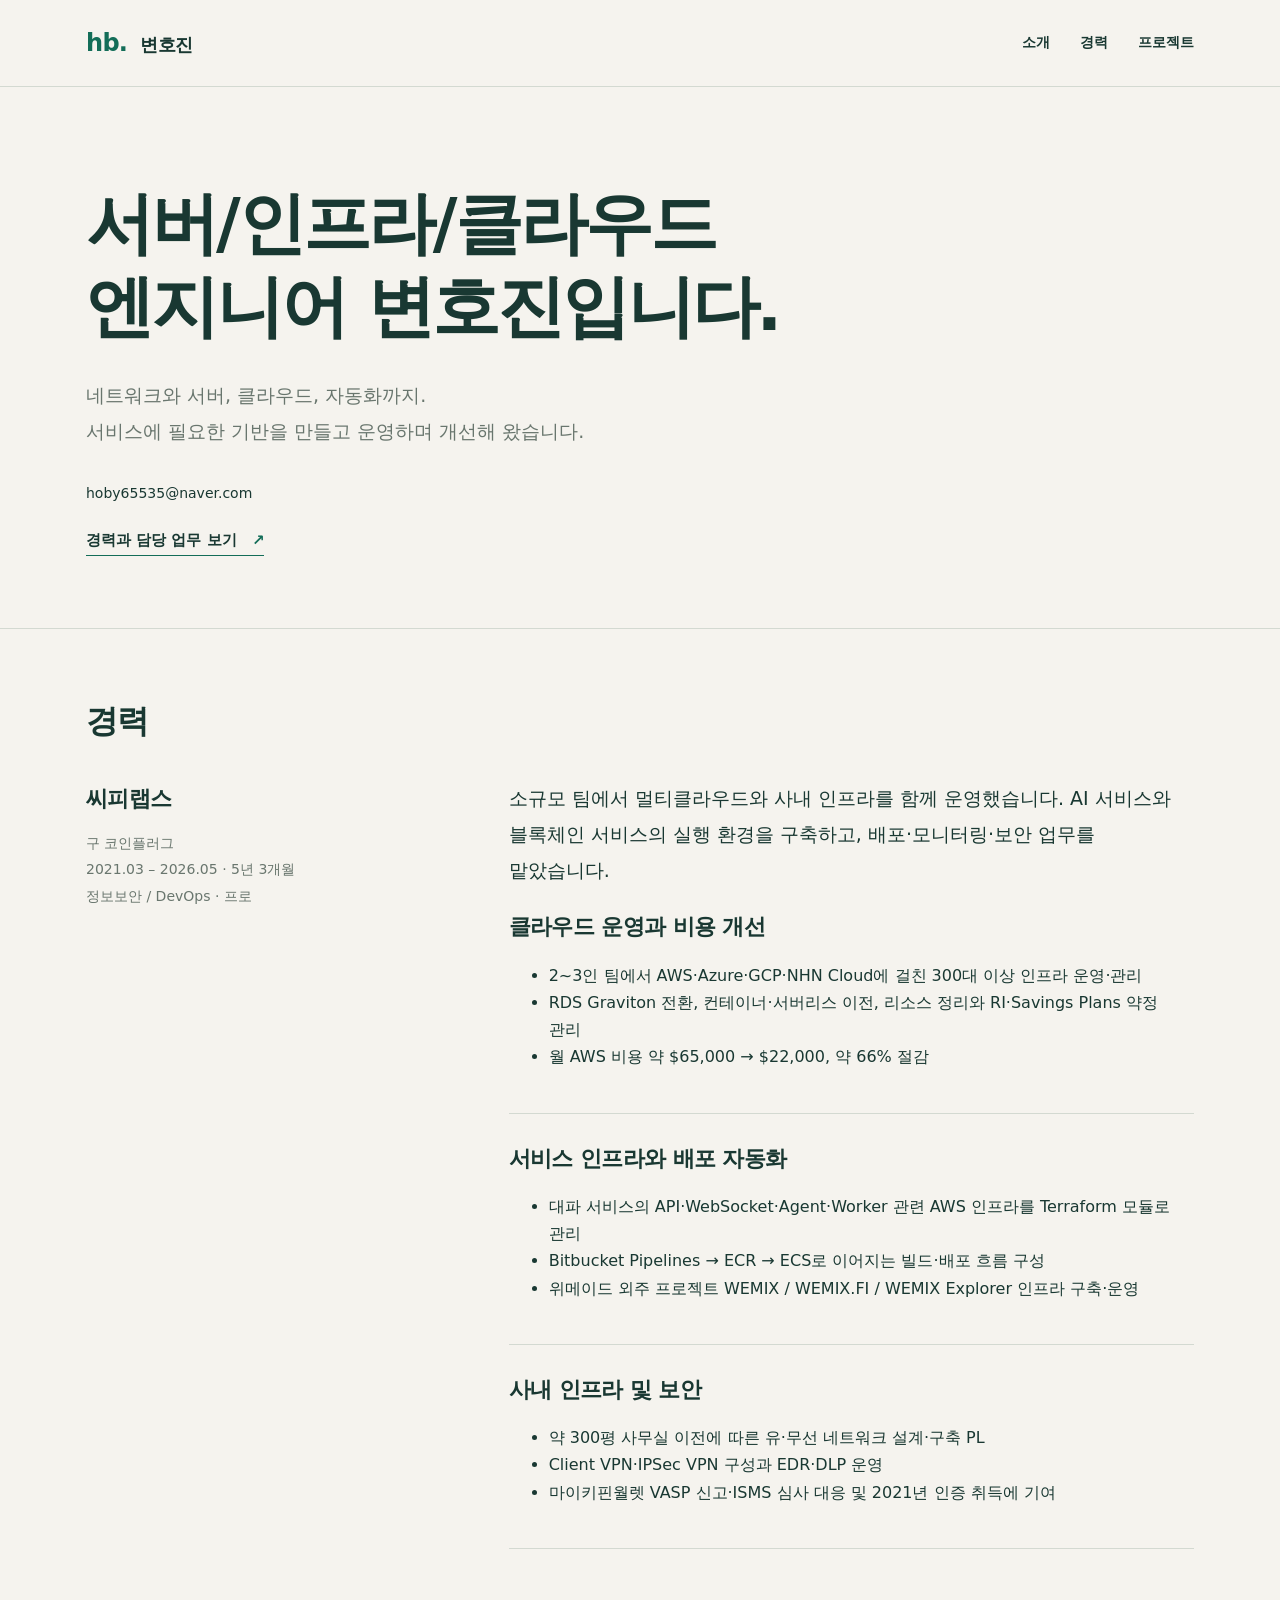
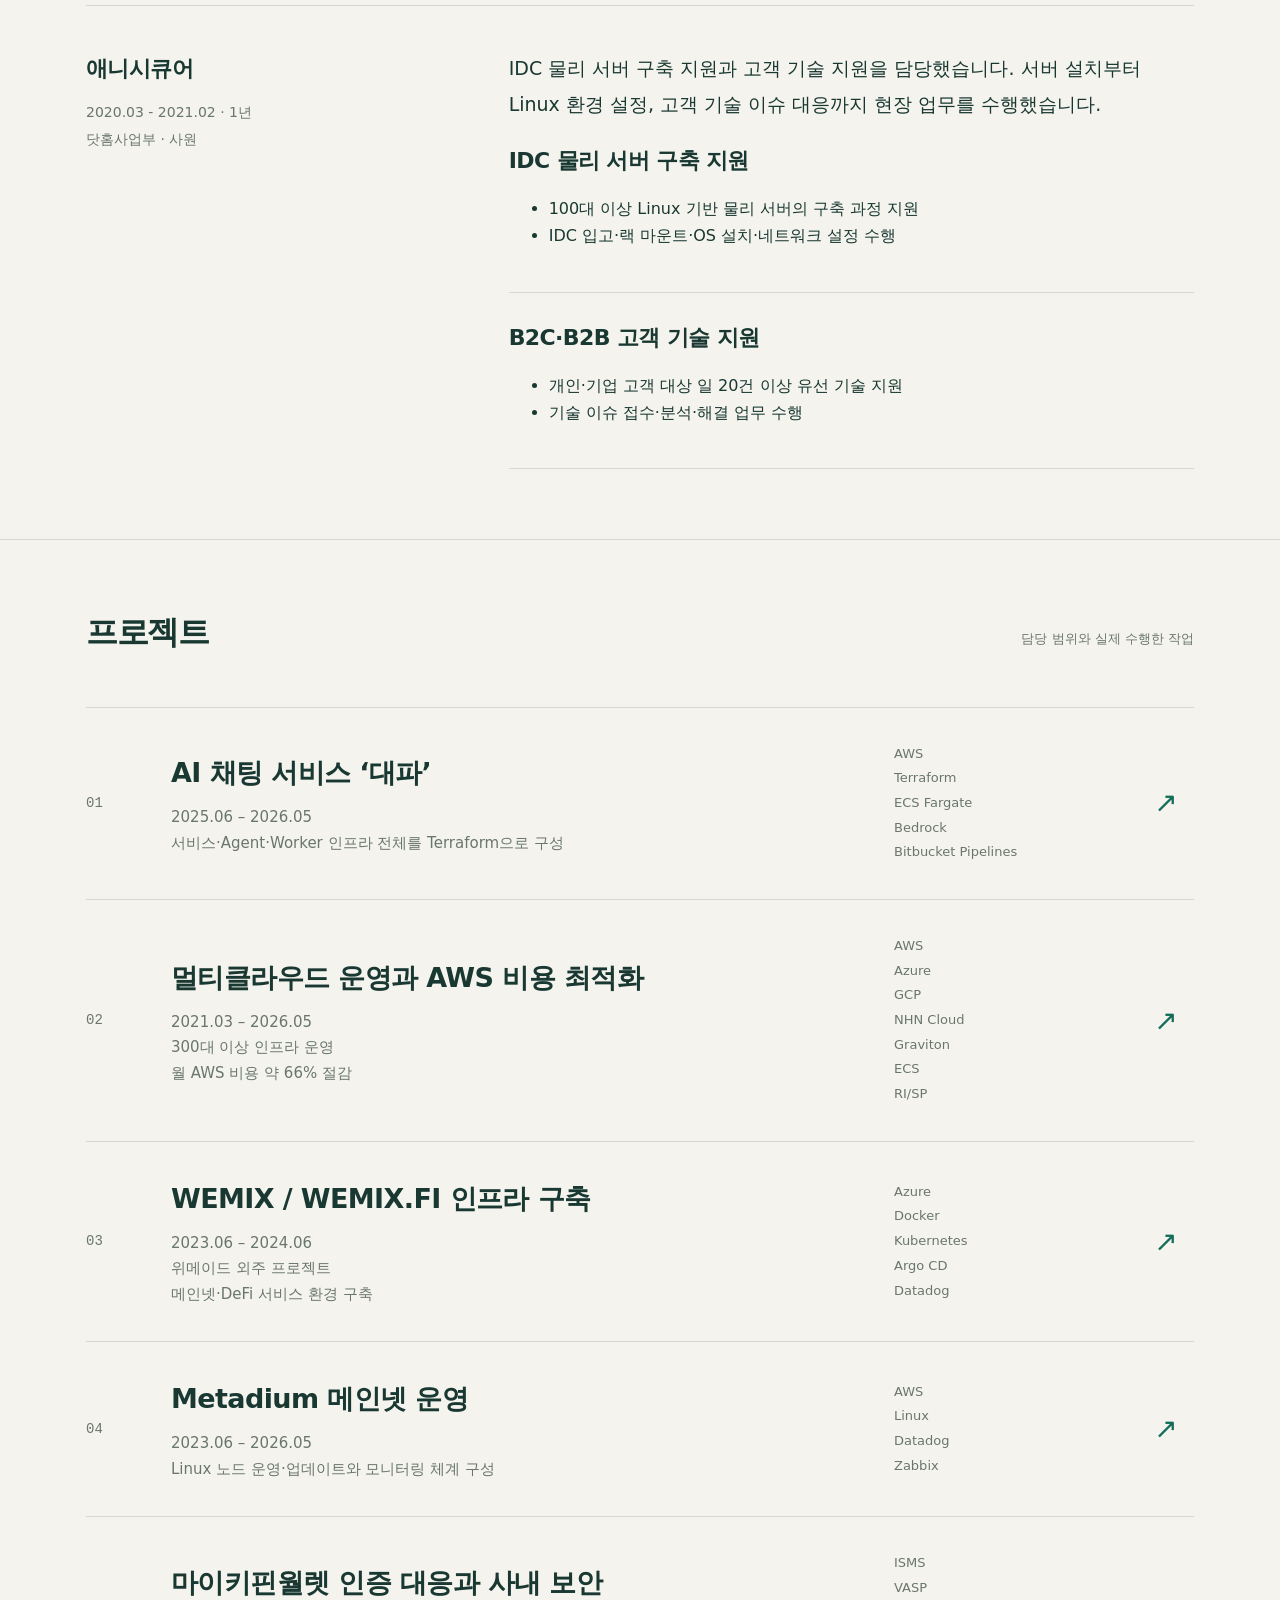
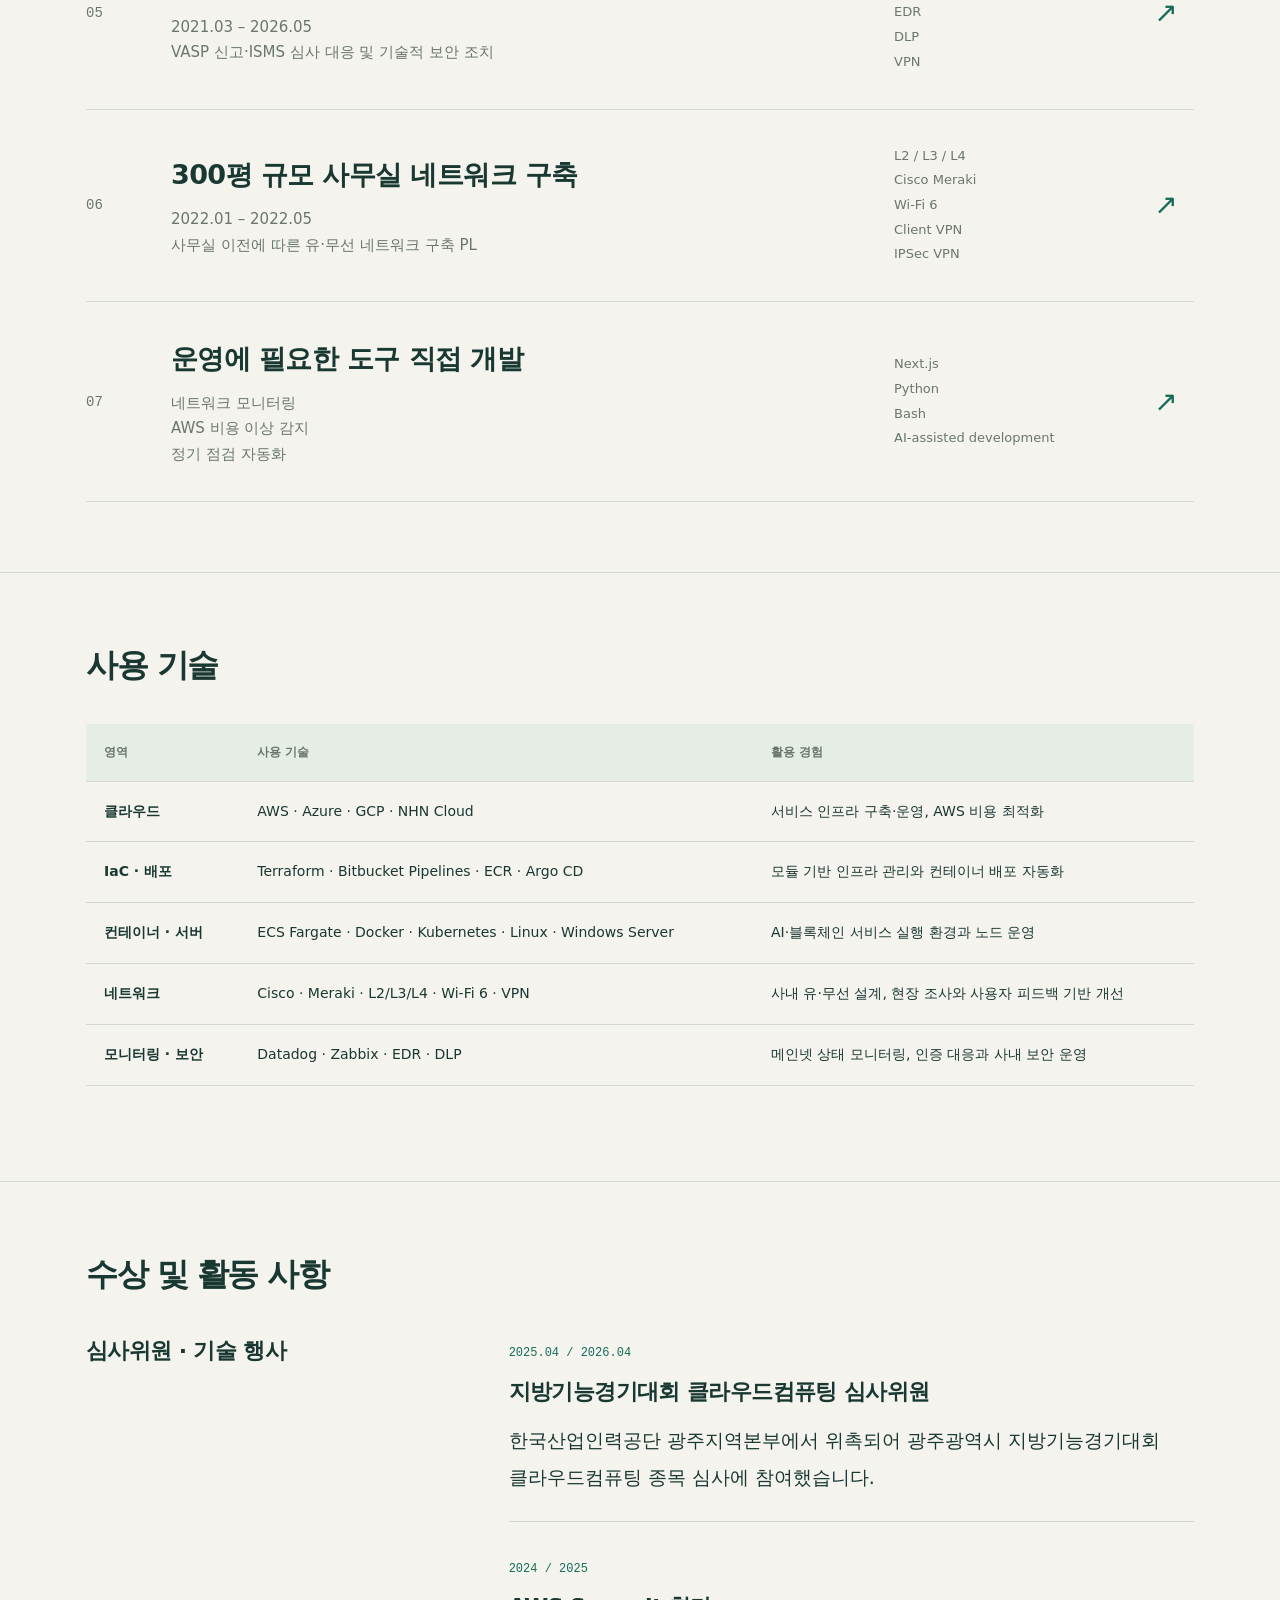
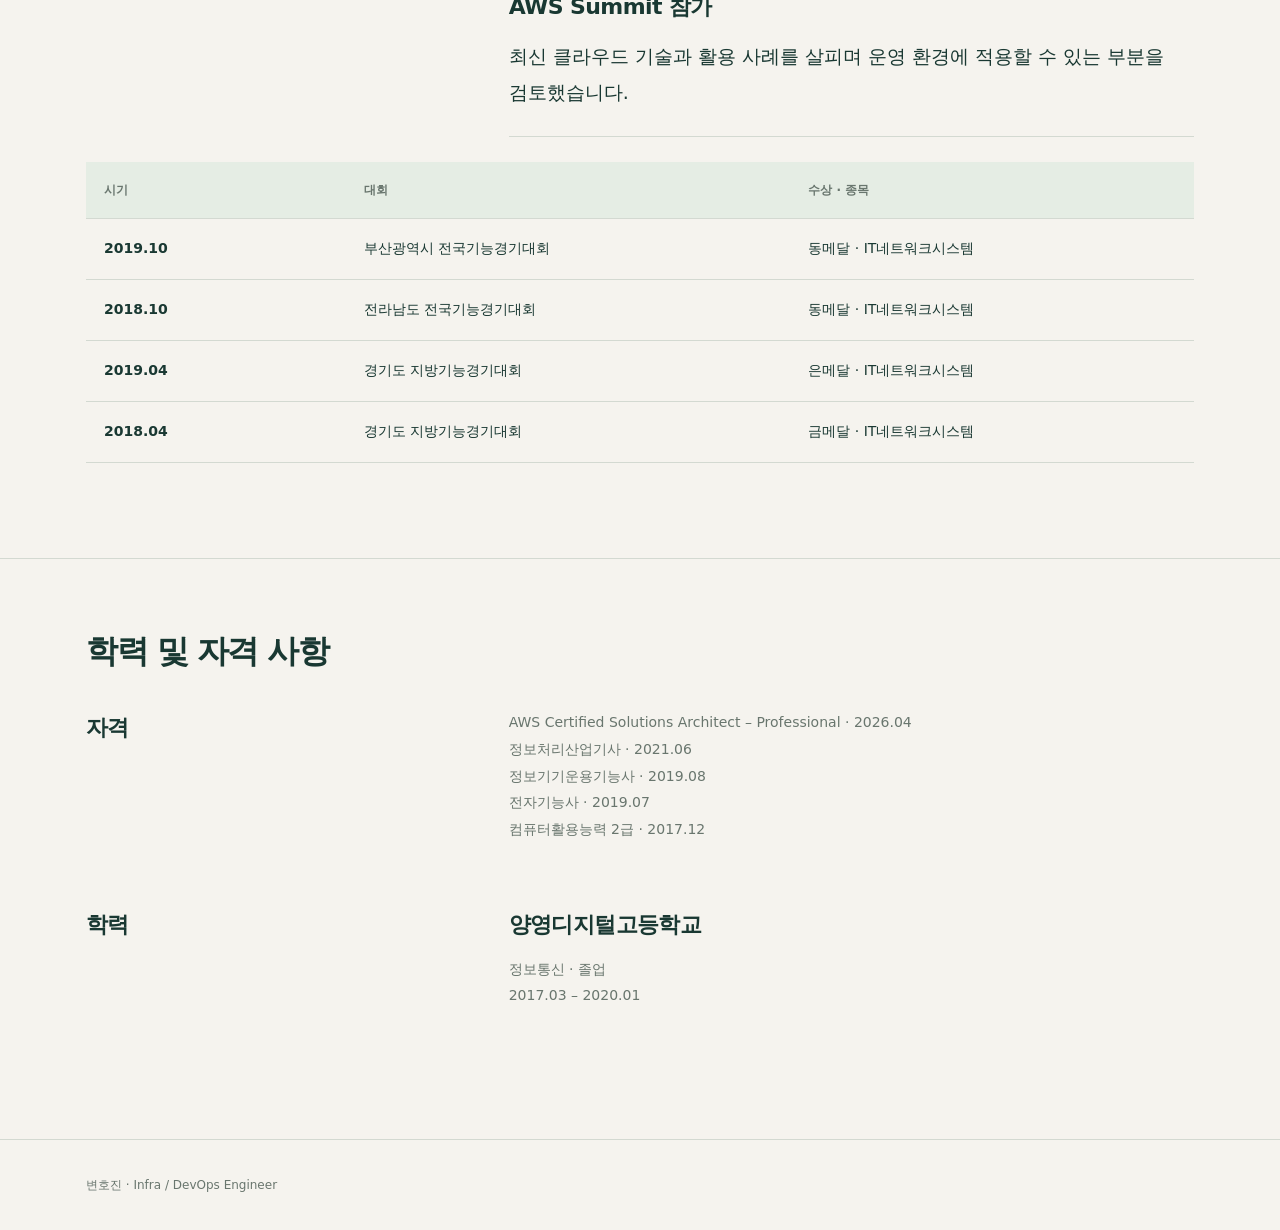
==== commit dc5864f5: "Rename activity and education sections and unify qualification list" ====
--- a/index.html
+++ b/index.html
@@ -12,7 +12,7 @@
 <tr><td>모니터링 · 보안</td><td>Datadog · Zabbix · EDR · DLP</td><td>메인넷 상태 모니터링, 인증 대응과 사내 보안 운영</td></tr>
 
 </tbody></table></div></div></section>
-<section class="section" id="activities"><div class="wrap"><div class="section-head"><h2>활동과 수상</h2><p>기능경기대회 선수에서 클라우드컴퓨팅 심사위원으로</p></div><div class="about"><div><h3>심사위원 · 기술 행사</h3></div><div><div class="decision"><p class="number">2025.04 / 2026.04</p><h3>지방기능경기대회 클라우드컴퓨팅 심사위원</h3><p>한국산업인력공단 광주지역본부에서 위촉되어 광주광역시 지방기능경기대회 AWS·IaC 부문 심사에 참여했습니다.</p></div><div class="decision"><p class="number">2024 / 2025</p><h3>AWS Summit 참가</h3><p>최신 클라우드 기술과 활용 사례를 살피며 운영 환경에 적용할 수 있는 부분을 검토했습니다.</p></div></div></div><div class="wide-table"><table><thead><tr><th scope="col">시기</th><th scope="col">대회</th><th scope="col">수상 · 종목</th></tr></thead><tbody><tr><td>2019.10</td><td>부산광역시 전국기능경기대회</td><td>동메달 · IT네트워크시스템</td></tr><tr><td>2018.10</td><td>전라남도 전국기능경기대회</td><td>동메달 · IT네트워크시스템</td></tr><tr><td>2019.04</td><td>경기도 지방기능경기대회</td><td>은메달 · IT네트워크시스템</td></tr><tr><td>2018.04</td><td>경기도 지방기능경기대회</td><td>금메달 · IT네트워크시스템</td></tr></tbody></table></div></div></section>
-<section class="section" id="credentials"><div class="wrap"><div class="section-head"><h2>자격과 학력</h2></div><div class="about"><div><h3>자격</h3></div><div><div class="decision"><p class="number">2026.04 / AMAZON WEB SERVICES</p><h3>AWS Certified Solutions Architect – Professional</h3></div><div class="decision"><h3>국가 기술 자격 · 기타</h3><p class="credentials">정보처리산업기사 · 2021.06<br>정보기기운용기능사 · 2019.08<br>전자기능사 · 2019.07<br>컴퓨터활용능력 2급 · 2017.12</p></div></div></div><div class="about" style="margin-top:44px"><div><h3>학력</h3></div><div><h3>양영디지털고등학교</h3><p class="credentials">정보통신 · 졸업<br>2017.03 – 2020.01</p></div></div></div></section>
+<section class="section" id="activities"><div class="wrap"><div class="section-head"><h2>수상 및 활동 사항</h2></div><div class="about"><div><h3>심사위원 · 기술 행사</h3></div><div><div class="decision"><p class="number">2025.04 / 2026.04</p><h3>지방기능경기대회 클라우드컴퓨팅 심사위원</h3><p>한국산업인력공단 광주지역본부에서 위촉되어 광주광역시 지방기능경기대회 클라우드컴퓨팅 종목 심사에 참여했습니다.</p></div><div class="decision"><p class="number">2024 / 2025</p><h3>AWS Summit 참가</h3><p>최신 클라우드 기술과 활용 사례를 살피며 운영 환경에 적용할 수 있는 부분을 검토했습니다.</p></div></div></div><div class="wide-table"><table><thead><tr><th scope="col">시기</th><th scope="col">대회</th><th scope="col">수상 · 종목</th></tr></thead><tbody><tr><td>2019.10</td><td>부산광역시 전국기능경기대회</td><td>동메달 · IT네트워크시스템</td></tr><tr><td>2018.10</td><td>전라남도 전국기능경기대회</td><td>동메달 · IT네트워크시스템</td></tr><tr><td>2019.04</td><td>경기도 지방기능경기대회</td><td>은메달 · IT네트워크시스템</td></tr><tr><td>2018.04</td><td>경기도 지방기능경기대회</td><td>금메달 · IT네트워크시스템</td></tr></tbody></table></div></div></section>
+<section class="section" id="credentials"><div class="wrap"><div class="section-head"><h2>학력 및 자격 사항</h2></div><div class="about"><div><h3>자격</h3></div><div><p class="credentials">AWS Certified Solutions Architect – Professional · 2026.04<br>정보처리산업기사 · 2021.06<br>정보기기운용기능사 · 2019.08<br>전자기능사 · 2019.07<br>컴퓨터활용능력 2급 · 2017.12</p></div></div><div class="about" style="margin-top:44px"><div><h3>학력</h3></div><div><h3>양영디지털고등학교</h3><p class="credentials">정보통신 · 졸업<br>2017.03 – 2020.01</p></div></div></div></section>
 
 </main><footer><div class="wrap foot"><span>변호진 · Infra / DevOps Engineer</span></div></footer></body></html>
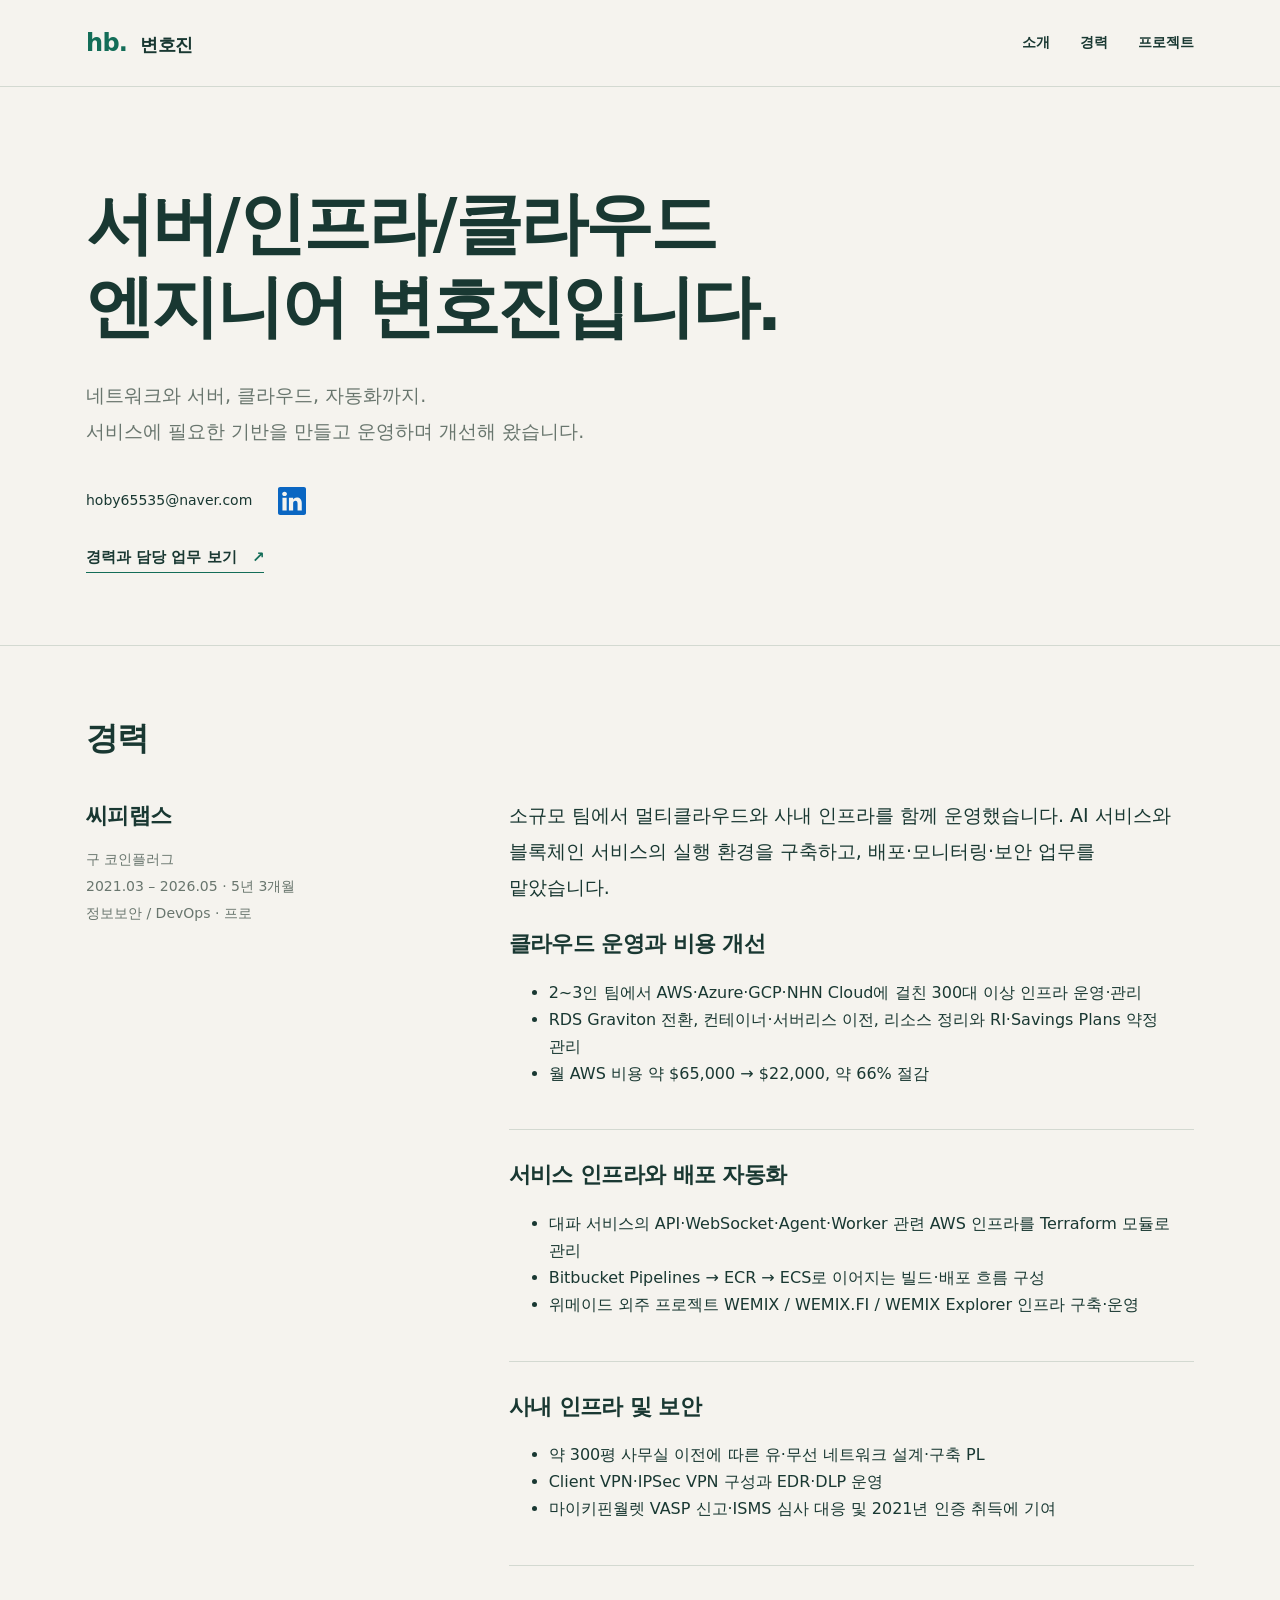
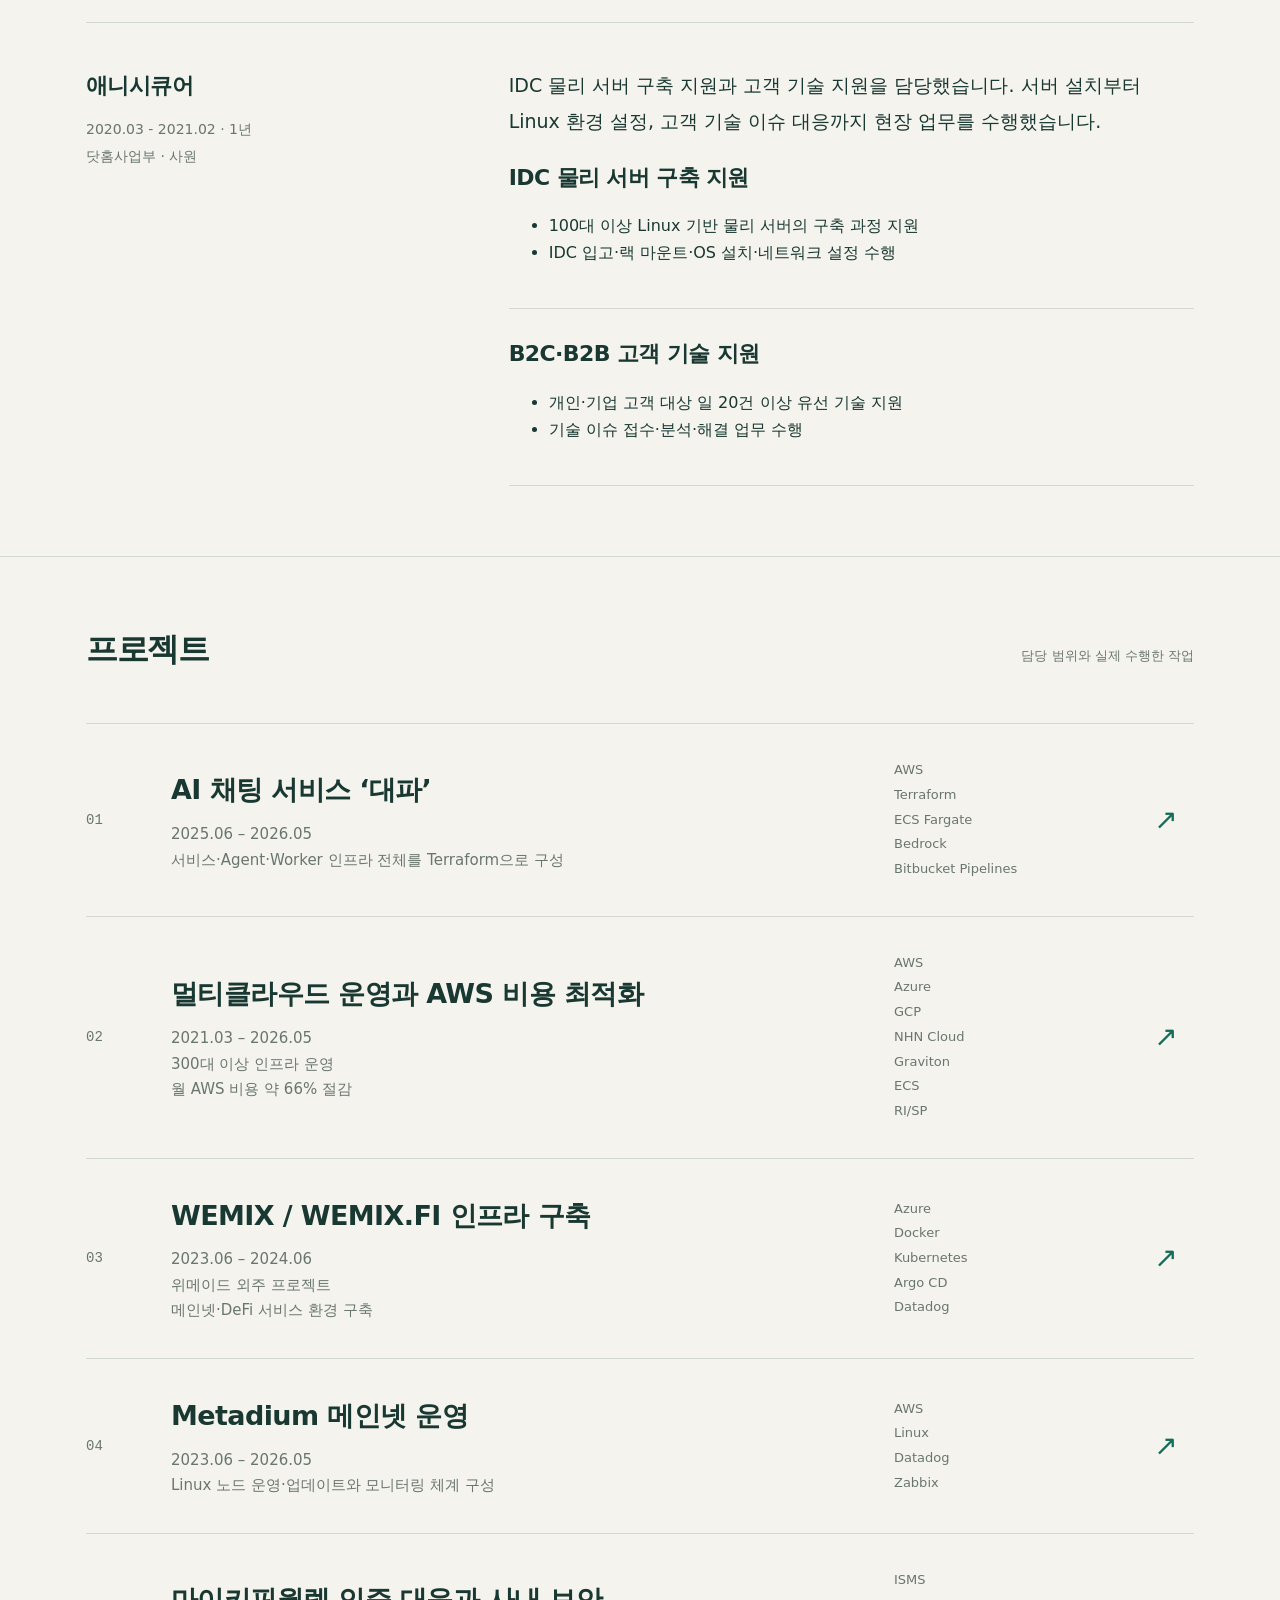
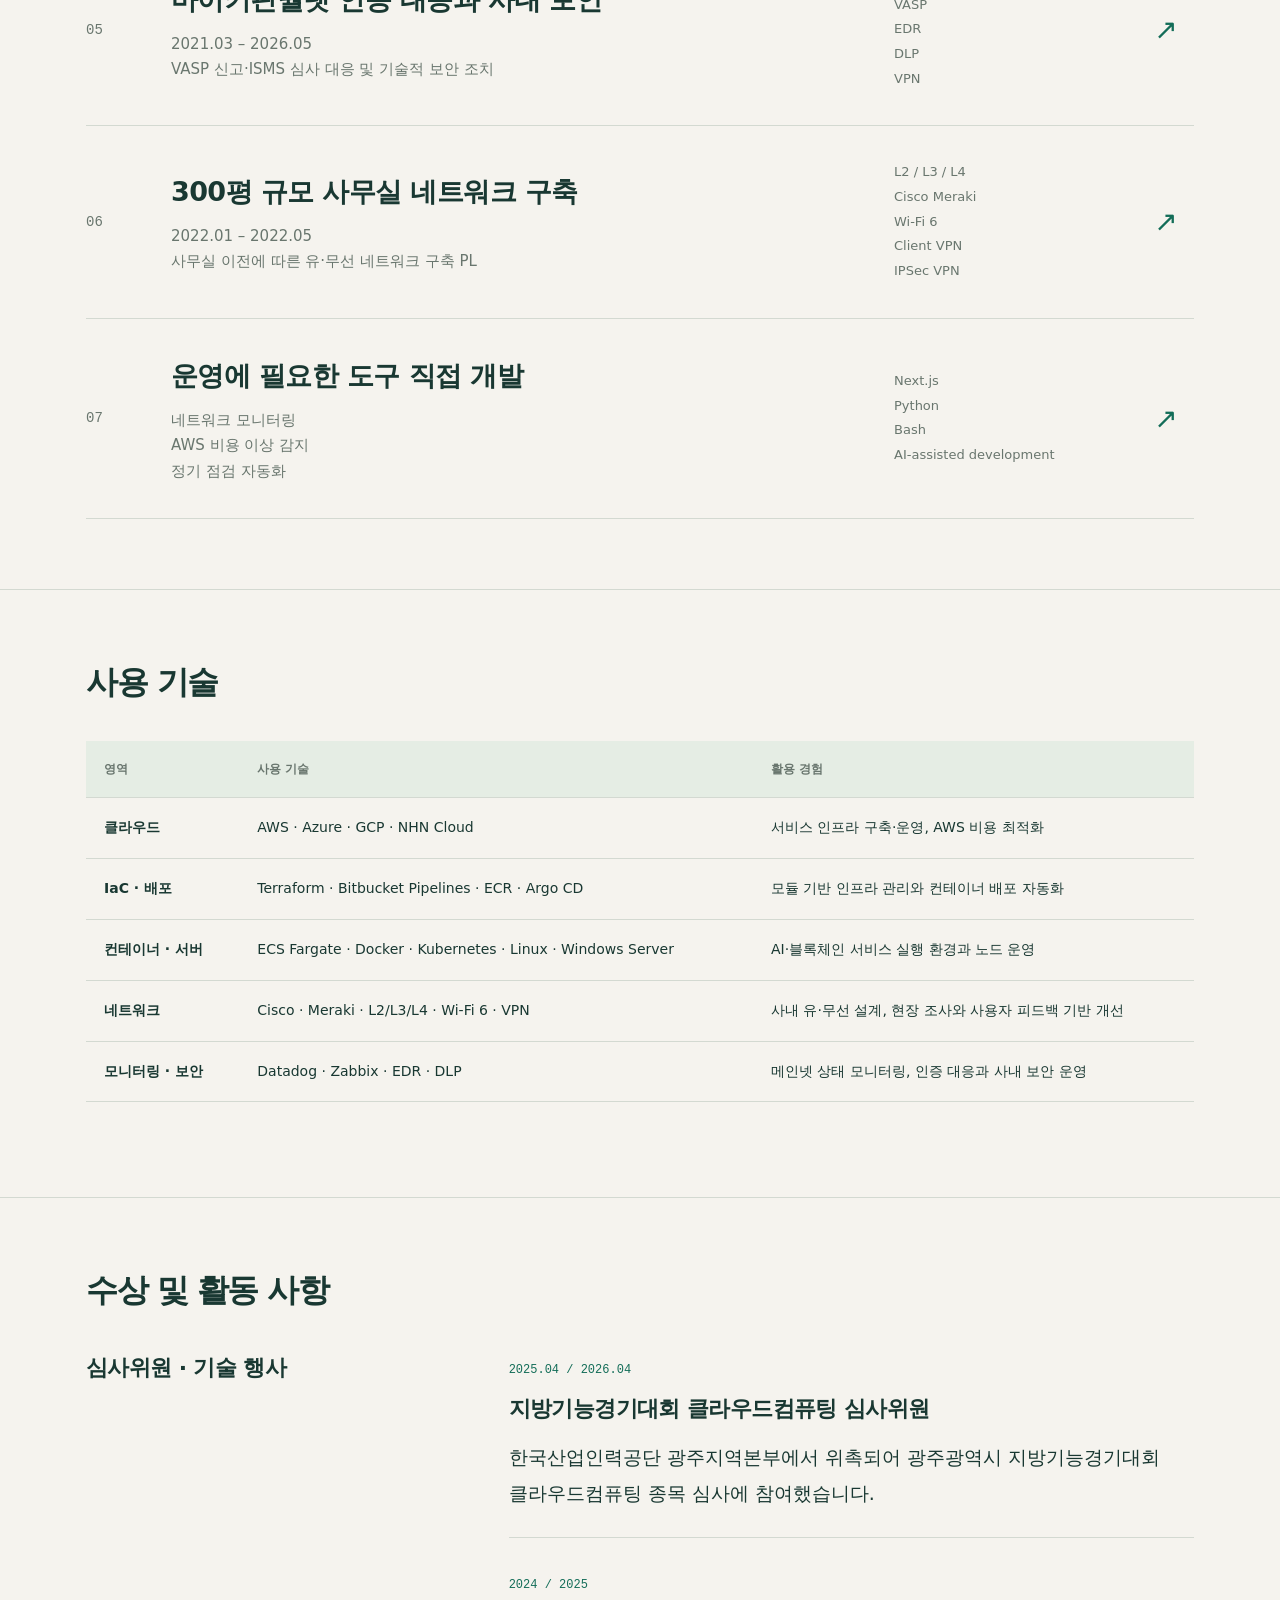
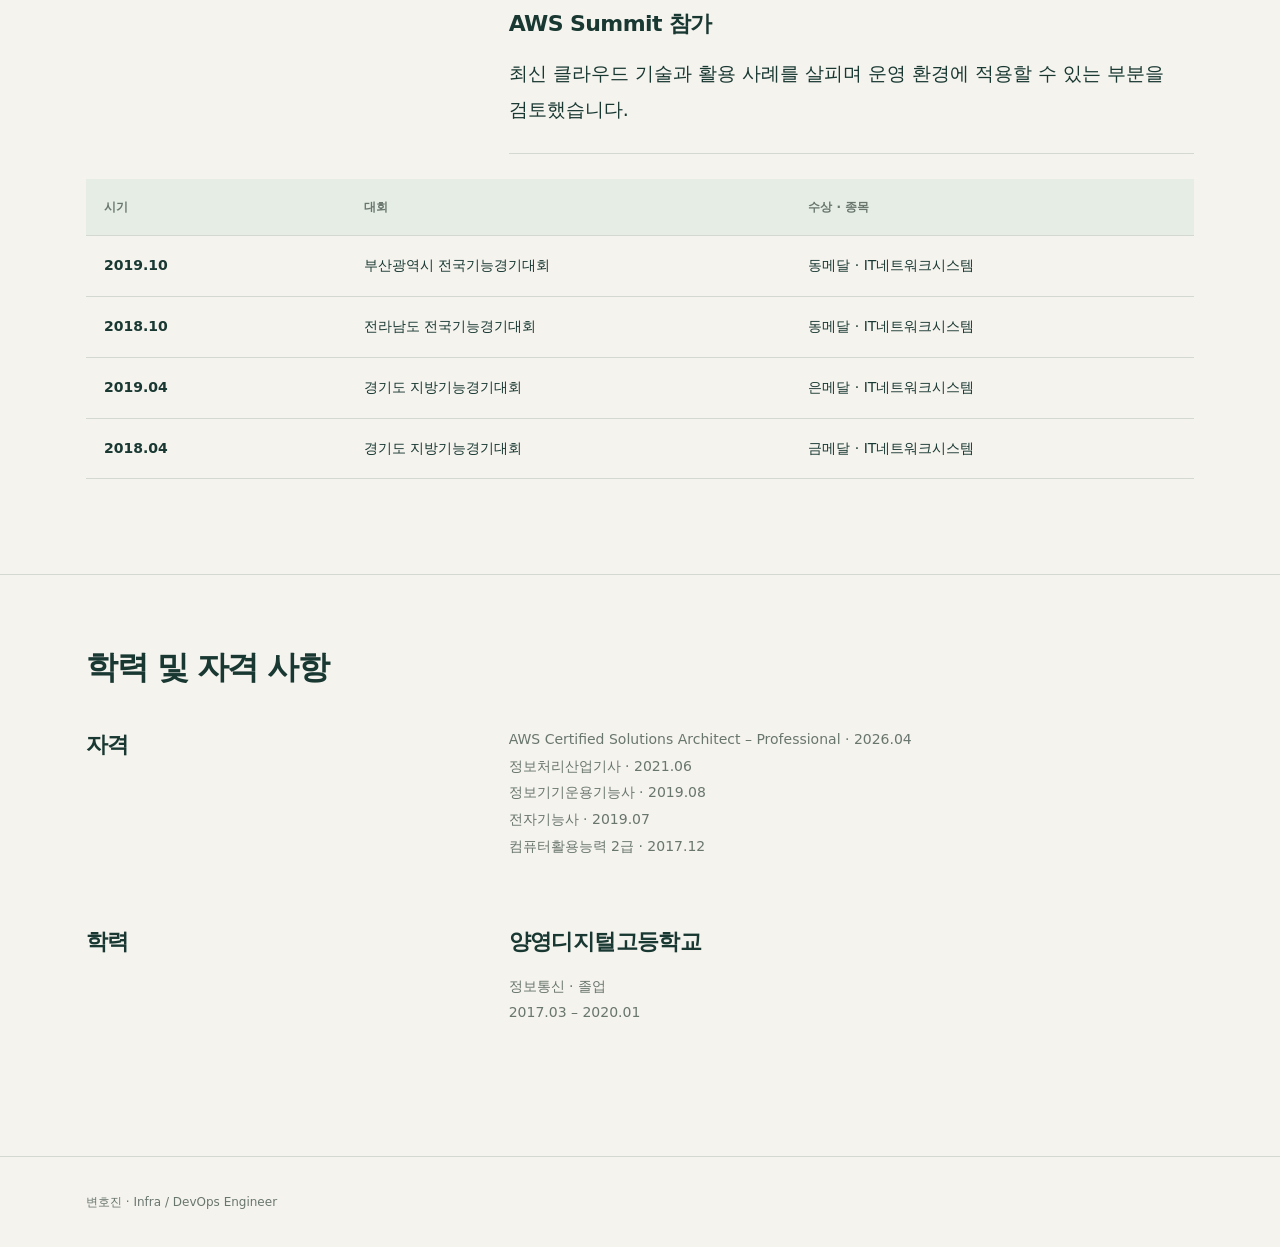
==== commit 9c7bfcca: "Add accessible LinkedIn logo link beside hero email" ====
--- a/index.html
+++ b/index.html
@@ -1,6 +1,6 @@
-<!doctype html><html lang="ko"><head><meta charset="utf-8"><meta name="viewport" content="width=device-width,initial-scale=1"><title>변호진 · Infra / DevOps Engineer</title><meta name="description" content="변호진의 AWS 인프라 설계, 비용 최적화, 운영 자동화 포트폴리오."><meta name="theme-color" content="#193832"><link rel="stylesheet" href="assets/style.css?v=project-lines-v1"><script src="assets/app.js" defer></script></head><body><a class="skip" href="#main">본문으로 바로가기</a><header class="top"><div class="wrap top-inner"><a class="brand" href="index.html"><span>hb.</span>변호진</a><nav aria-label="주요 메뉴"><a href="index.html#about">소개</a><a href="index.html#experience">경력</a><a href="index.html#work">프로젝트</a></nav></div></header>
+<!doctype html><html lang="ko"><head><meta charset="utf-8"><meta name="viewport" content="width=device-width,initial-scale=1"><title>변호진 · Infra / DevOps Engineer</title><meta name="description" content="변호진의 AWS 인프라 설계, 비용 최적화, 운영 자동화 포트폴리오."><meta name="theme-color" content="#193832"><link rel="stylesheet" href="assets/style.css?v=linkedin-v1"><script src="assets/app.js" defer></script></head><body><a class="skip" href="#main">본문으로 바로가기</a><header class="top"><div class="wrap top-inner"><a class="brand" href="index.html"><span>hb.</span>변호진</a><nav aria-label="주요 메뉴"><a href="index.html#about">소개</a><a href="index.html#experience">경력</a><a href="index.html#work">프로젝트</a></nav></div></header>
 <main id="main">
-<section class="hero" id="about"><div class="wrap"><div class="hero-grid" style="grid-template-columns:1fr"><div><h1>서버/인프라/클라우드<br>엔지니어 변호진입니다.</h1><p class="lead">네트워크와 서버, 클라우드, 자동화까지.<br>서비스에 필요한 기반을 만들고 운영하며 개선해 왔습니다.</p><p><a class="contact-email" href="mailto:hoby65535@naver.com" aria-label="변호진에게 이메일 보내기">hoby65535@naver.com</a></p><a class="text-link" href="#experience">경력과 담당 업무 보기</a></div></div></div></section>
+<section class="hero" id="about"><div class="wrap"><div class="hero-grid" style="grid-template-columns:1fr"><div><h1>서버/인프라/클라우드<br>엔지니어 변호진입니다.</h1><p class="lead">네트워크와 서버, 클라우드, 자동화까지.<br>서비스에 필요한 기반을 만들고 운영하며 개선해 왔습니다.</p><div class="hero-contact"><a class="contact-email" href="mailto:hoby65535@naver.com" aria-label="변호진에게 이메일 보내기">hoby65535@naver.com</a><a class="social-link" href="https://www.linkedin.com/in/hojinbyun/" target="_blank" rel="noopener noreferrer" aria-label="LinkedIn 프로필 (새 탭)" title="LinkedIn"><img src="assets/linkedin.svg" alt="" width="28" height="28"></a></div><a class="text-link" href="#experience">경력과 담당 업무 보기</a></div></div></div></section>
 <section class="section" id="experience"><div class="wrap"><div class="section-head"><h2>경력</h2></div><div class="about"><div><h3>씨피랩스</h3><p class="credentials">구 코인플러그<br>2021.03 – 2026.05 · 5년 3개월<br>정보보안 / DevOps · 프로</p></div><div><p>소규모 팀에서 멀티클라우드와 사내 인프라를 함께 운영했습니다. AI 서비스와 블록체인 서비스의 실행 환경을 구축하고, 배포·모니터링·보안 업무를 맡았습니다.</p><div class="decision"><h3>클라우드 운영과 비용 개선</h3><ul><li>2~3인 팀에서 AWS·Azure·GCP·NHN Cloud에 걸친 300대 이상 인프라 운영·관리</li><li>RDS Graviton 전환, 컨테이너·서버리스 이전, 리소스 정리와 RI·Savings Plans 약정 관리</li><li>월 AWS 비용 약 $65,000 → $22,000, 약 66% 절감</li></ul></div><div class="decision"><h3>서비스 인프라와 배포 자동화</h3><ul><li>대파 서비스의 API·WebSocket·Agent·Worker 관련 AWS 인프라를 Terraform 모듈로 관리</li><li>Bitbucket Pipelines → ECR → ECS로 이어지는 빌드·배포 흐름 구성</li><li>위메이드 외주 프로젝트 WEMIX / WEMIX.FI / WEMIX Explorer 인프라 구축·운영</li></ul></div><div class="decision"><h3>사내 인프라 및 보안</h3><ul><li>약 300평 사무실 이전에 따른 유·무선 네트워크 설계·구축 PL</li><li>Client VPN·IPSec VPN 구성과 EDR·DLP 운영</li><li>마이키핀월렛 VASP 신고·ISMS 심사 대응 및 2021년 인증 취득에 기여</li></ul></div></div></div><div class="about" style="margin-top:56px;padding-top:44px;border-top:1px solid var(--line)"><div><h3>애니시큐어</h3><p class="credentials">2020.03 - 2021.02 · 1년<br>닷홈사업부 · 사원</p></div><div><p>IDC 물리 서버 구축 지원과 고객 기술 지원을 담당했습니다. 서버 설치부터 Linux 환경 설정, 고객 기술 이슈 대응까지 현장 업무를 수행했습니다.</p><div class="decision"><h3>IDC 물리 서버 구축 지원</h3><ul><li>100대 이상 Linux 기반 물리 서버의 구축 과정 지원</li><li>IDC 입고·랙 마운트·OS 설치·네트워크 설정 수행</li></ul></div><div class="decision"><h3>B2C·B2B 고객 기술 지원</h3><ul><li>개인·기업 고객 대상 일 20건 이상 유선 기술 지원</li><li>기술 이슈 접수·분석·해결 업무 수행</li></ul></div></div></div></div></section>
 <section class="section" id="work"><div class="wrap"><div class="section-head"><h2>프로젝트</h2><p>담당 범위와 실제 수행한 작업</p></div><a class="project" href="daepa.html"><span class="project-num">01</span><div><h3>AI 채팅 서비스 ‘대파’</h3><p>2025.06 – 2026.05<br>서비스·Agent·Worker 인프라 전체를 Terraform으로 구성</p></div><span class="project-tech">AWS<br>Terraform<br>ECS Fargate<br>Bedrock<br>Bitbucket Pipelines</span><span class="project-arrow" aria-hidden="true">↗</span></a><a class="project" href="cost.html"><span class="project-num">02</span><div><h3>멀티클라우드 운영과 AWS 비용 최적화</h3><p>2021.03 – 2026.05<br>300대 이상 인프라 운영<br>월 AWS 비용 약 66% 절감</p></div><span class="project-tech">AWS<br>Azure<br>GCP<br>NHN Cloud<br>Graviton<br>ECS<br>RI/SP</span><span class="project-arrow" aria-hidden="true">↗</span></a><a class="project" href="wemix.html"><span class="project-num">03</span><div><h3>WEMIX / WEMIX.FI 인프라 구축</h3><p>2023.06 – 2024.06<br>위메이드 외주 프로젝트<br>메인넷·DeFi 서비스 환경 구축</p></div><span class="project-tech">Azure<br>Docker<br>Kubernetes<br>Argo CD<br>Datadog</span><span class="project-arrow" aria-hidden="true">↗</span></a><a class="project" href="metadium.html"><span class="project-num">04</span><div><h3>Metadium 메인넷 운영</h3><p>2023.06 – 2026.05<br>Linux 노드 운영·업데이트와 모니터링 체계 구성</p></div><span class="project-tech">AWS<br>Linux<br>Datadog<br>Zabbix</span><span class="project-arrow" aria-hidden="true">↗</span></a><a class="project" href="security.html"><span class="project-num">05</span><div><h3>마이키핀월렛 인증 대응과 사내 보안</h3><p>2021.03 – 2026.05<br>VASP 신고·ISMS 심사 대응 및 기술적 보안 조치</p></div><span class="project-tech">ISMS<br>VASP<br>EDR<br>DLP<br>VPN</span><span class="project-arrow" aria-hidden="true">↗</span></a><a class="project" href="network.html"><span class="project-num">06</span><div><h3>300평 규모 사무실 네트워크 구축</h3><p>2022.01 – 2022.05<br>사무실 이전에 따른 유·무선 네트워크 구축 PL</p></div><span class="project-tech">L2 / L3 / L4<br>Cisco Meraki<br>Wi-Fi 6<br>Client VPN<br>IPSec VPN</span><span class="project-arrow" aria-hidden="true">↗</span></a><a class="project" href="tools.html"><span class="project-num">07</span><div><h3>운영에 필요한 도구 직접 개발</h3><p>네트워크 모니터링<br>AWS 비용 이상 감지<br>정기 점검 자동화</p></div><span class="project-tech">Next.js<br>Python<br>Bash<br>AI-assisted development</span><span class="project-arrow" aria-hidden="true">↗</span></a></div></section>
 
--- a/assets/style.css
+++ b/assets/style.css
@@ -1,3 +1,5 @@
 :root{--paper:#f5f3ee;--white:#fff;--ink:#193832;--muted:#69766e;--line:#d3d9d1;--green:#136d58;--pale:#e5ede4;--orange:#d27345;--max:1180px}*{box-sizing:border-box}html{scroll-behavior:smooth;scroll-padding-top:100px}body{margin:0;background:var(--paper);color:var(--ink);font-family:system-ui,-apple-system,BlinkMacSystemFont,'Segoe UI','Noto Sans KR',sans-serif;word-break:keep-all;line-height:1.7}a{color:inherit;text-decoration:none}button{font:inherit}a:focus-visible,button:focus-visible{outline:3px solid var(--orange);outline-offset:5px}.skip{position:fixed;top:-60px;left:20px;background:var(--ink);color:white;padding:10px;z-index:100}.skip:focus{top:10px}.wrap{max-width:var(--max);padding:0 36px;margin:auto}.top{background:rgba(245,243,238,.97);border-bottom:1px solid var(--line);position:sticky;top:0;z-index:10}.top-inner{display:flex;align-items:center;justify-content:space-between;min-height:86px;gap:20px}.brand{font-size:18px;letter-spacing:-.7px;font-weight:800}.brand span{color:var(--green);margin-right:13px;font-size:24px}nav{display:flex;gap:30px;font-size:14px;font-weight:600}nav a{padding:8px 0}nav a:hover,nav a[aria-current=page]{color:var(--green);text-decoration:underline;text-underline-offset:8px}.hero{padding:96px 0 75px}.eyebrow{font-family:ui-monospace,monospace;font-size:12px;letter-spacing:2px;text-transform:uppercase;color:var(--green);margin:0 0 25px;font-weight:600}.hero-grid{display:grid;grid-template-columns:1.6fr .65fr;gap:65px;align-items:end}h1{font-size:clamp(38px,5.3vw,70px);line-height:1.22;letter-spacing:-3px;margin:0 0 28px;font-weight:750}.lead{font-size:19px;color:var(--muted);max-width:660px;line-height:1.9;margin:0 0 30px}.hero-aside{border-left:1px solid var(--line);padding-left:35px;padding-bottom:7px}.hero-aside strong{display:block;font-size:64px;letter-spacing:-3px;line-height:1.2}.hero-aside small{display:block;font-size:13px;color:var(--muted);margin-top:5px}.hero-aside p{font-size:14px;margin-top:30px}.text-link{font-weight:650;font-size:15px;border-bottom:1px solid var(--green);padding-bottom:6px}.text-link::after{content:' ↗';margin-left:10px;color:var(--green)}.text-link:hover{color:var(--green)}.section{padding:70px 0;border-top:1px solid var(--line)}.section-head{display:flex;align-items:baseline;justify-content:space-between;gap:20px;margin-bottom:36px}.section-head h2{margin:0}.section-head p{color:var(--muted);font-size:13px}h2{font-size:32px;letter-spacing:-1.5px;line-height:1.4;margin:0 0 25px}h3{font-size:22px;letter-spacing:-.6px;margin:0 0 12px}p{margin:0 0 20px}.project{display:grid;grid-template-columns:65px 1fr 240px 40px;align-items:center;gap:20px;border-top:1px solid var(--line);padding:34px 0;transition:color .15s}.project:last-child{border-bottom:1px solid var(--line)}.project:hover{color:var(--green)}.project-num{font:14px ui-monospace,monospace;color:var(--muted)}.project h3{font-size:27px;margin:0 0 9px}.project p{margin:0;color:var(--muted);font-size:15px}.project-tech{font-size:13px;color:var(--muted);line-height:1.9}.project-arrow{font-size:28px;color:var(--green)}.feature{display:grid;grid-template-columns:1fr 1fr;gap:65px;align-items:center}.feature .image-preview{background:white;border:1px solid var(--line);height:330px;overflow:hidden;padding:20px}.image-preview img{width:100%;height:100%;object-fit:contain}.feature p{color:var(--muted);font-size:16px}.about{display:grid;grid-template-columns:1fr 2fr;gap:80px}.about p{font-size:19px;line-height:1.9}.credentials{font-size:14px!important;color:var(--muted)}footer{border-top:1px solid var(--line);padding:35px 0;margin-top:40px;font-size:12px;color:var(--muted)}.foot{display:flex;justify-content:space-between;gap:20px}.case-hero{padding:60px 0 50px}.back{font-size:13px;color:var(--muted);display:inline-block;margin-bottom:42px}.back:hover{color:var(--green)}.case-hero h1{font-size:clamp(36px,4.6vw,58px);max-width:1000px}.case-meta{display:flex;flex-wrap:wrap;gap:20px 45px;border-top:1px solid var(--line);padding-top:24px;margin-top:36px;font-size:14px}.case-meta span{display:block;color:var(--muted);font-size:11px;letter-spacing:1px;margin-bottom:4px}.case-layout{display:grid;grid-template-columns:210px 1fr;gap:58px;align-items:start}.toc{position:sticky;top:120px;font-size:13px;border-left:1px solid var(--line);padding-left:22px}.toc a{display:block;color:var(--muted);padding:8px 0}.toc a:hover{color:var(--green)}.case-content section{padding:42px 0;border-top:1px solid var(--line)}.case-content section:first-child{padding-top:0;border:0}.case-content p{font-size:16px;line-height:1.95}.case-content ul{padding-left:22px}.case-content li{padding:5px 0}.architecture{margin:25px 0}.architecture button{width:100%;background:white;border:1px solid var(--line);padding:20px;cursor:zoom-in}.architecture img{display:block;width:100%;height:auto}.architecture figcaption{font-size:12px;line-height:1.7;color:var(--muted);margin-top:10px}.wide-table{overflow-x:auto;margin:25px 0}table{border-collapse:collapse;width:100%;font-size:14px;min-width:540px}th{text-align:left;font-size:12px;color:var(--muted);font-weight:600;background:var(--pale)}th,td{padding:18px;border-bottom:1px solid var(--line);vertical-align:top}td:first-child{font-weight:650;min-width:130px}.decision{padding:26px 0;border-bottom:1px solid var(--line)}.decision:first-of-type{padding-top:0}.decision .number{font-family:ui-monospace,monospace;color:var(--green);font-size:12px;margin-bottom:8px}.decision p{margin:10px 0 0}.aside-note{border-left:3px solid var(--green);padding:15px 20px;background:var(--pale);font-size:14px!important;color:#3d584d}.flow{list-style:none;padding:0!important;counter-reset:flow;margin:28px 0}.flow li{counter-increment:flow;display:grid;grid-template-columns:40px 1fr;gap:14px;padding:18px 0;border-bottom:1px solid var(--line)}.flow li:before{content:counter(flow,decimal-leading-zero);font:13px ui-monospace,monospace;color:var(--green);padding-top:4px}.flow strong{display:block}.flow span{display:block;color:var(--muted);font-size:14px}.cost-hero{display:flex;align-items:baseline;gap:20px;margin:30px 0}.cost-hero strong{font-size:80px;line-height:1.2;letter-spacing:-4px;color:var(--green)}.cost-hero span{color:var(--muted)}.cost-chart{padding:28px;background:var(--white);border:1px solid var(--line);margin:20px 0}.bar-row{display:grid;grid-template-columns:80px 1fr;gap:12px;align-items:center;margin:18px 0;font-size:13px}.bar-track{height:48px;display:flex;align-items:center}.bar{height:42px;background:#9aaca3;display:flex;align-items:center;padding:0 14px;color:white;font-weight:700;min-width:95px}.bar.after{background:var(--green)}.chart-note{font-size:12px!important;color:var(--muted);margin-top:18px}.next{padding:32px 0;margin-top:40px;border-top:1px solid var(--line);display:flex;justify-content:space-between;gap:20px}.next span{font-size:12px;color:var(--muted);display:block}.next strong{font-size:20px}.tool-block{margin:28px 0 40px;padding-left:25px;border-left:2px solid var(--green)}dialog{width:min(96vw,1600px);max-width:none;max-height:94vh;padding:20px;border:1px solid var(--line);background:white}dialog::backdrop{background:rgba(13,29,24,.8)}dialog img{display:block;width:100%;height:auto}dialog .close{position:sticky;top:0;float:right;padding:8px 14px;background:var(--ink);color:white;border:0;cursor:pointer}.dialog-inner{overflow:auto;clear:both;max-height:80vh}.empty-screenshot{display:none}@media(max-width:800px){.wrap{padding:0 23px}.top-inner{min-height:72px}nav{gap:15px;font-size:12px}.brand{font-size:15px}.brand span{margin-right:7px}.hero{padding:62px 0 50px}.hero-grid{grid-template-columns:1fr;gap:32px}.hero-aside{border-left:0;border-top:1px solid var(--line);padding:20px 0 0;display:flex;gap:35px;align-items:center}.hero-aside strong{font-size:48px}.hero-aside p{margin:0;font-size:12px}.lead{font-size:17px}.section{padding:45px 0}.section-head{align-items:start;flex-direction:column;gap:0}.project{grid-template-columns:35px 1fr 25px;gap:12px;padding:25px 0}.project h3{font-size:22px}.project-tech{display:block;grid-column:2;grid-row:2}.project-arrow{grid-column:3;grid-row:1}.feature,.about{grid-template-columns:1fr;gap:28px}.feature .image-preview{height:280px}.case-layout{display:block}.toc{position:static;display:flex;gap:18px;overflow:auto;white-space:nowrap;border:0;padding:0 0 20px}.toc a{padding:7px 0}.case-hero{padding-top:35px}.case-hero h1{letter-spacing:-1.7px}.case-meta{gap:20px}.case-content section{padding:32px 0}.architecture{margin-left:-10px;margin-right:-10px}.architecture button{padding:8px}.cost-hero strong{font-size:64px}.cost-chart{padding:16px}.bar-row{grid-template-columns:55px 1fr}.bar{font-size:12px;padding:0 8px}.foot{flex-direction:column;gap:8px}.next strong{font-size:17px}.about p{font-size:17px}}@media(prefers-reduced-motion:reduce){html{scroll-behavior:auto}*{transition:none!important}}
 
 .intro{border-top:0;padding-top:72px}.contact-email{display:inline-flex;flex-wrap:wrap;gap:8px 14px;align-items:baseline;font-size:14px;color:var(--ink)}.contact-email span{font:11px ui-monospace,monospace;letter-spacing:1px;color:var(--muted);text-transform:uppercase}.contact-email:hover{text-decoration:underline;text-underline-offset:5px}@media(max-width:800px){.intro{padding-top:45px}.contact-email{font-size:13px}}
+
+.hero-contact{display:flex;align-items:center;gap:18px;flex-wrap:wrap;margin:0 0 20px}.social-link{display:inline-flex;align-items:center;justify-content:center;min-width:44px;min-height:44px;border-radius:6px}.social-link img{display:block;width:28px;height:28px}.social-link:hover{background:var(--pale)}
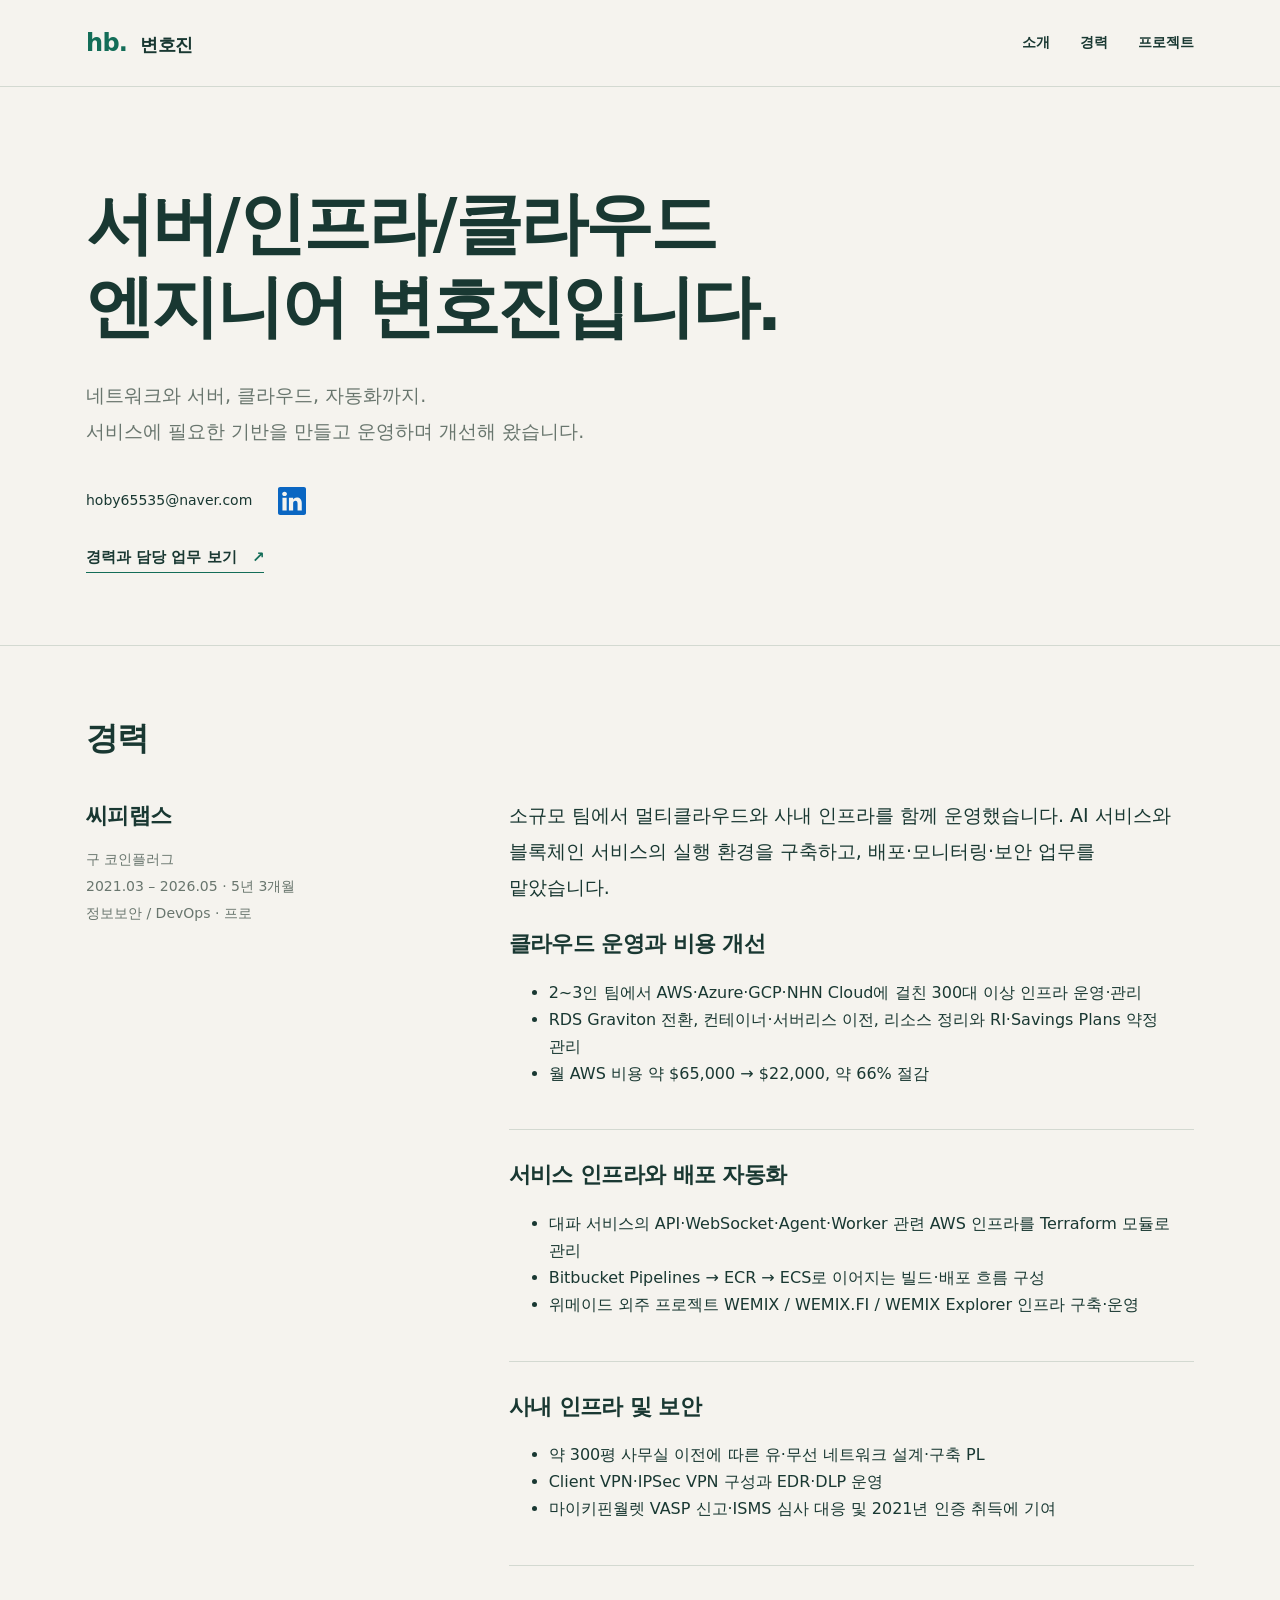
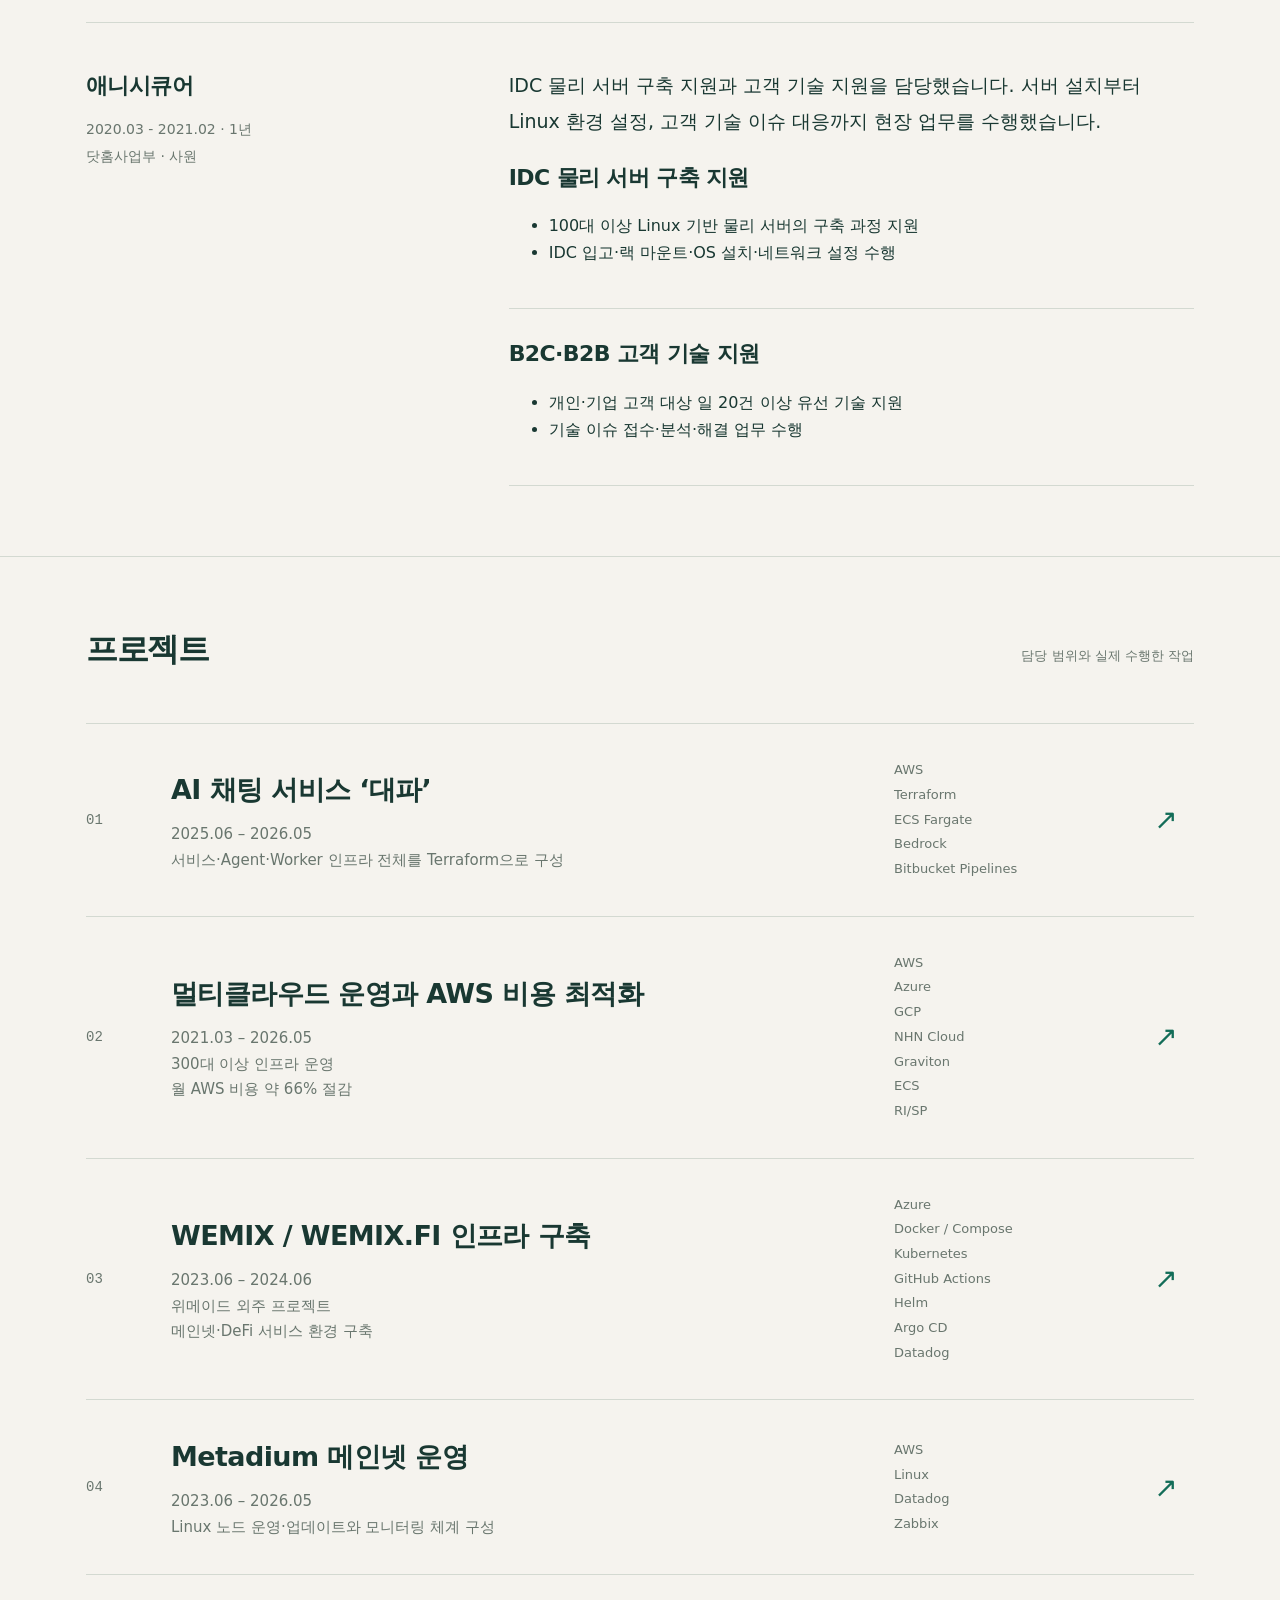
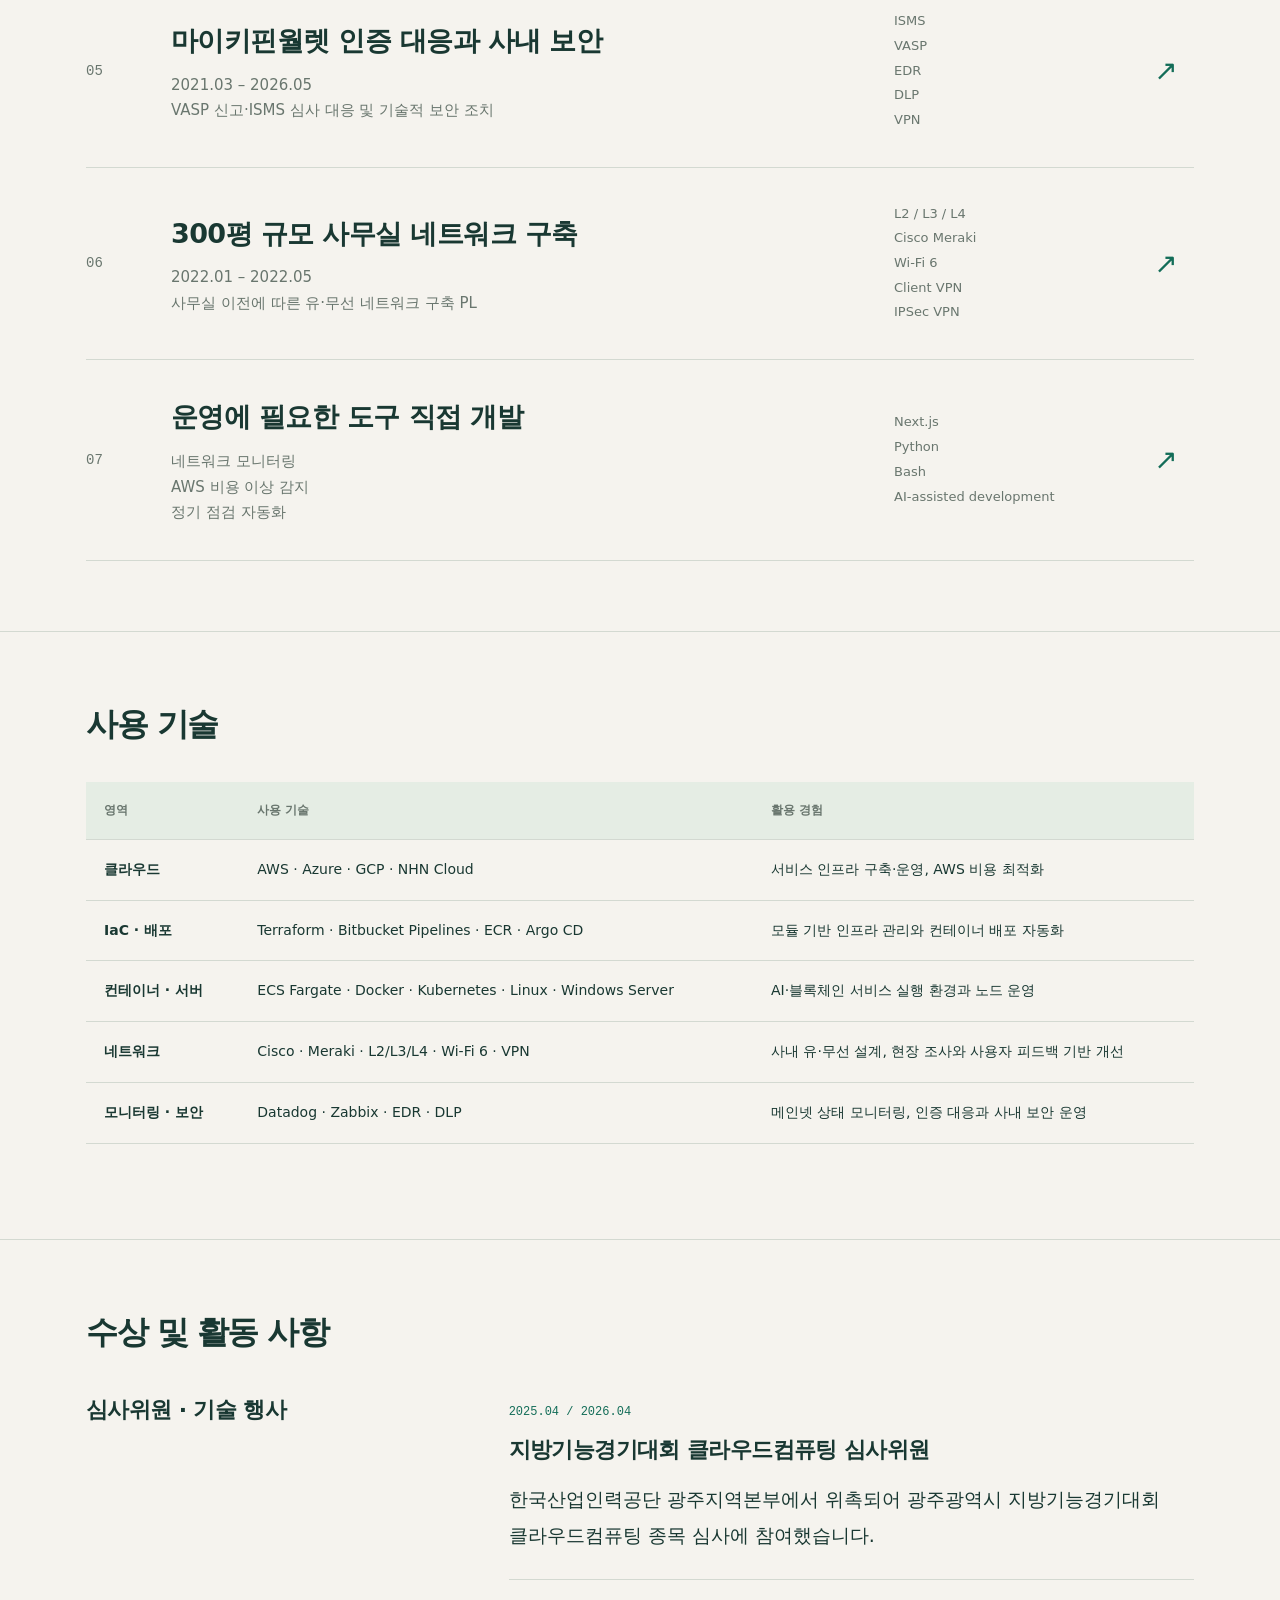
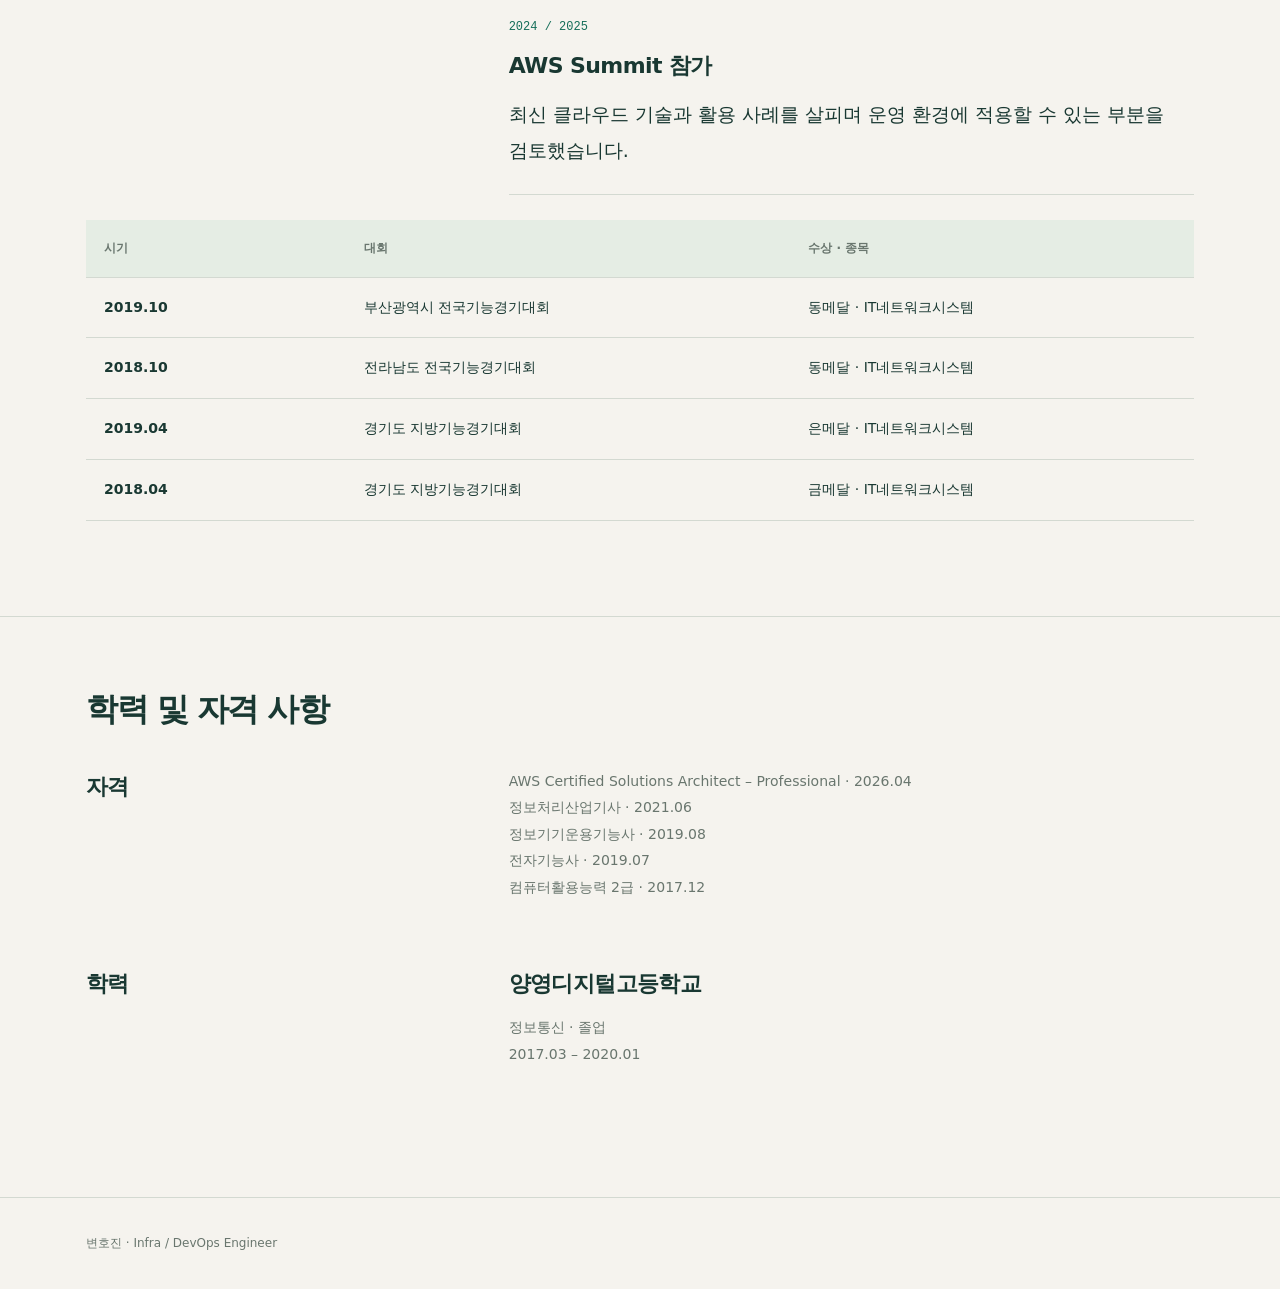
==== commit cce5b699: "Refocus WEMIX case study on Docker, Kubernetes migration, GitOps and Datadog work" ====
--- a/index.html
+++ b/index.html
@@ -2,7 +2,7 @@
 <main id="main">
 <section class="hero" id="about"><div class="wrap"><div class="hero-grid" style="grid-template-columns:1fr"><div><h1>서버/인프라/클라우드<br>엔지니어 변호진입니다.</h1><p class="lead">네트워크와 서버, 클라우드, 자동화까지.<br>서비스에 필요한 기반을 만들고 운영하며 개선해 왔습니다.</p><div class="hero-contact"><a class="contact-email" href="mailto:hoby65535@naver.com" aria-label="변호진에게 이메일 보내기">hoby65535@naver.com</a><a class="social-link" href="https://www.linkedin.com/in/hojinbyun/" target="_blank" rel="noopener noreferrer" aria-label="LinkedIn 프로필 (새 탭)" title="LinkedIn"><img src="assets/linkedin.svg" alt="" width="28" height="28"></a></div><a class="text-link" href="#experience">경력과 담당 업무 보기</a></div></div></div></section>
 <section class="section" id="experience"><div class="wrap"><div class="section-head"><h2>경력</h2></div><div class="about"><div><h3>씨피랩스</h3><p class="credentials">구 코인플러그<br>2021.03 – 2026.05 · 5년 3개월<br>정보보안 / DevOps · 프로</p></div><div><p>소규모 팀에서 멀티클라우드와 사내 인프라를 함께 운영했습니다. AI 서비스와 블록체인 서비스의 실행 환경을 구축하고, 배포·모니터링·보안 업무를 맡았습니다.</p><div class="decision"><h3>클라우드 운영과 비용 개선</h3><ul><li>2~3인 팀에서 AWS·Azure·GCP·NHN Cloud에 걸친 300대 이상 인프라 운영·관리</li><li>RDS Graviton 전환, 컨테이너·서버리스 이전, 리소스 정리와 RI·Savings Plans 약정 관리</li><li>월 AWS 비용 약 $65,000 → $22,000, 약 66% 절감</li></ul></div><div class="decision"><h3>서비스 인프라와 배포 자동화</h3><ul><li>대파 서비스의 API·WebSocket·Agent·Worker 관련 AWS 인프라를 Terraform 모듈로 관리</li><li>Bitbucket Pipelines → ECR → ECS로 이어지는 빌드·배포 흐름 구성</li><li>위메이드 외주 프로젝트 WEMIX / WEMIX.FI / WEMIX Explorer 인프라 구축·운영</li></ul></div><div class="decision"><h3>사내 인프라 및 보안</h3><ul><li>약 300평 사무실 이전에 따른 유·무선 네트워크 설계·구축 PL</li><li>Client VPN·IPSec VPN 구성과 EDR·DLP 운영</li><li>마이키핀월렛 VASP 신고·ISMS 심사 대응 및 2021년 인증 취득에 기여</li></ul></div></div></div><div class="about" style="margin-top:56px;padding-top:44px;border-top:1px solid var(--line)"><div><h3>애니시큐어</h3><p class="credentials">2020.03 - 2021.02 · 1년<br>닷홈사업부 · 사원</p></div><div><p>IDC 물리 서버 구축 지원과 고객 기술 지원을 담당했습니다. 서버 설치부터 Linux 환경 설정, 고객 기술 이슈 대응까지 현장 업무를 수행했습니다.</p><div class="decision"><h3>IDC 물리 서버 구축 지원</h3><ul><li>100대 이상 Linux 기반 물리 서버의 구축 과정 지원</li><li>IDC 입고·랙 마운트·OS 설치·네트워크 설정 수행</li></ul></div><div class="decision"><h3>B2C·B2B 고객 기술 지원</h3><ul><li>개인·기업 고객 대상 일 20건 이상 유선 기술 지원</li><li>기술 이슈 접수·분석·해결 업무 수행</li></ul></div></div></div></div></section>
-<section class="section" id="work"><div class="wrap"><div class="section-head"><h2>프로젝트</h2><p>담당 범위와 실제 수행한 작업</p></div><a class="project" href="daepa.html"><span class="project-num">01</span><div><h3>AI 채팅 서비스 ‘대파’</h3><p>2025.06 – 2026.05<br>서비스·Agent·Worker 인프라 전체를 Terraform으로 구성</p></div><span class="project-tech">AWS<br>Terraform<br>ECS Fargate<br>Bedrock<br>Bitbucket Pipelines</span><span class="project-arrow" aria-hidden="true">↗</span></a><a class="project" href="cost.html"><span class="project-num">02</span><div><h3>멀티클라우드 운영과 AWS 비용 최적화</h3><p>2021.03 – 2026.05<br>300대 이상 인프라 운영<br>월 AWS 비용 약 66% 절감</p></div><span class="project-tech">AWS<br>Azure<br>GCP<br>NHN Cloud<br>Graviton<br>ECS<br>RI/SP</span><span class="project-arrow" aria-hidden="true">↗</span></a><a class="project" href="wemix.html"><span class="project-num">03</span><div><h3>WEMIX / WEMIX.FI 인프라 구축</h3><p>2023.06 – 2024.06<br>위메이드 외주 프로젝트<br>메인넷·DeFi 서비스 환경 구축</p></div><span class="project-tech">Azure<br>Docker<br>Kubernetes<br>Argo CD<br>Datadog</span><span class="project-arrow" aria-hidden="true">↗</span></a><a class="project" href="metadium.html"><span class="project-num">04</span><div><h3>Metadium 메인넷 운영</h3><p>2023.06 – 2026.05<br>Linux 노드 운영·업데이트와 모니터링 체계 구성</p></div><span class="project-tech">AWS<br>Linux<br>Datadog<br>Zabbix</span><span class="project-arrow" aria-hidden="true">↗</span></a><a class="project" href="security.html"><span class="project-num">05</span><div><h3>마이키핀월렛 인증 대응과 사내 보안</h3><p>2021.03 – 2026.05<br>VASP 신고·ISMS 심사 대응 및 기술적 보안 조치</p></div><span class="project-tech">ISMS<br>VASP<br>EDR<br>DLP<br>VPN</span><span class="project-arrow" aria-hidden="true">↗</span></a><a class="project" href="network.html"><span class="project-num">06</span><div><h3>300평 규모 사무실 네트워크 구축</h3><p>2022.01 – 2022.05<br>사무실 이전에 따른 유·무선 네트워크 구축 PL</p></div><span class="project-tech">L2 / L3 / L4<br>Cisco Meraki<br>Wi-Fi 6<br>Client VPN<br>IPSec VPN</span><span class="project-arrow" aria-hidden="true">↗</span></a><a class="project" href="tools.html"><span class="project-num">07</span><div><h3>운영에 필요한 도구 직접 개발</h3><p>네트워크 모니터링<br>AWS 비용 이상 감지<br>정기 점검 자동화</p></div><span class="project-tech">Next.js<br>Python<br>Bash<br>AI-assisted development</span><span class="project-arrow" aria-hidden="true">↗</span></a></div></section>
+<section class="section" id="work"><div class="wrap"><div class="section-head"><h2>프로젝트</h2><p>담당 범위와 실제 수행한 작업</p></div><a class="project" href="daepa.html"><span class="project-num">01</span><div><h3>AI 채팅 서비스 ‘대파’</h3><p>2025.06 – 2026.05<br>서비스·Agent·Worker 인프라 전체를 Terraform으로 구성</p></div><span class="project-tech">AWS<br>Terraform<br>ECS Fargate<br>Bedrock<br>Bitbucket Pipelines</span><span class="project-arrow" aria-hidden="true">↗</span></a><a class="project" href="cost.html"><span class="project-num">02</span><div><h3>멀티클라우드 운영과 AWS 비용 최적화</h3><p>2021.03 – 2026.05<br>300대 이상 인프라 운영<br>월 AWS 비용 약 66% 절감</p></div><span class="project-tech">AWS<br>Azure<br>GCP<br>NHN Cloud<br>Graviton<br>ECS<br>RI/SP</span><span class="project-arrow" aria-hidden="true">↗</span></a><a class="project" href="wemix.html"><span class="project-num">03</span><div><h3>WEMIX / WEMIX.FI 인프라 구축</h3><p>2023.06 – 2024.06<br>위메이드 외주 프로젝트<br>메인넷·DeFi 서비스 환경 구축</p></div><span class="project-tech">Azure<br>Docker / Compose<br>Kubernetes<br>GitHub Actions<br>Helm<br>Argo CD<br>Datadog</span><span class="project-arrow" aria-hidden="true">↗</span></a><a class="project" href="metadium.html"><span class="project-num">04</span><div><h3>Metadium 메인넷 운영</h3><p>2023.06 – 2026.05<br>Linux 노드 운영·업데이트와 모니터링 체계 구성</p></div><span class="project-tech">AWS<br>Linux<br>Datadog<br>Zabbix</span><span class="project-arrow" aria-hidden="true">↗</span></a><a class="project" href="security.html"><span class="project-num">05</span><div><h3>마이키핀월렛 인증 대응과 사내 보안</h3><p>2021.03 – 2026.05<br>VASP 신고·ISMS 심사 대응 및 기술적 보안 조치</p></div><span class="project-tech">ISMS<br>VASP<br>EDR<br>DLP<br>VPN</span><span class="project-arrow" aria-hidden="true">↗</span></a><a class="project" href="network.html"><span class="project-num">06</span><div><h3>300평 규모 사무실 네트워크 구축</h3><p>2022.01 – 2022.05<br>사무실 이전에 따른 유·무선 네트워크 구축 PL</p></div><span class="project-tech">L2 / L3 / L4<br>Cisco Meraki<br>Wi-Fi 6<br>Client VPN<br>IPSec VPN</span><span class="project-arrow" aria-hidden="true">↗</span></a><a class="project" href="tools.html"><span class="project-num">07</span><div><h3>운영에 필요한 도구 직접 개발</h3><p>네트워크 모니터링<br>AWS 비용 이상 감지<br>정기 점검 자동화</p></div><span class="project-tech">Next.js<br>Python<br>Bash<br>AI-assisted development</span><span class="project-arrow" aria-hidden="true">↗</span></a></div></section>
 
 <section class="section" id="skills"><div class="wrap"><div class="section-head"><h2>사용 기술</h2></div><div class="wide-table"><table><thead><tr><th scope="col">영역</th><th scope="col">사용 기술</th><th scope="col">활용 경험</th></tr></thead><tbody>
 <tr><td>클라우드</td><td>AWS · Azure · GCP · NHN Cloud</td><td>서비스 인프라 구축·운영, AWS 비용 최적화</td></tr>
